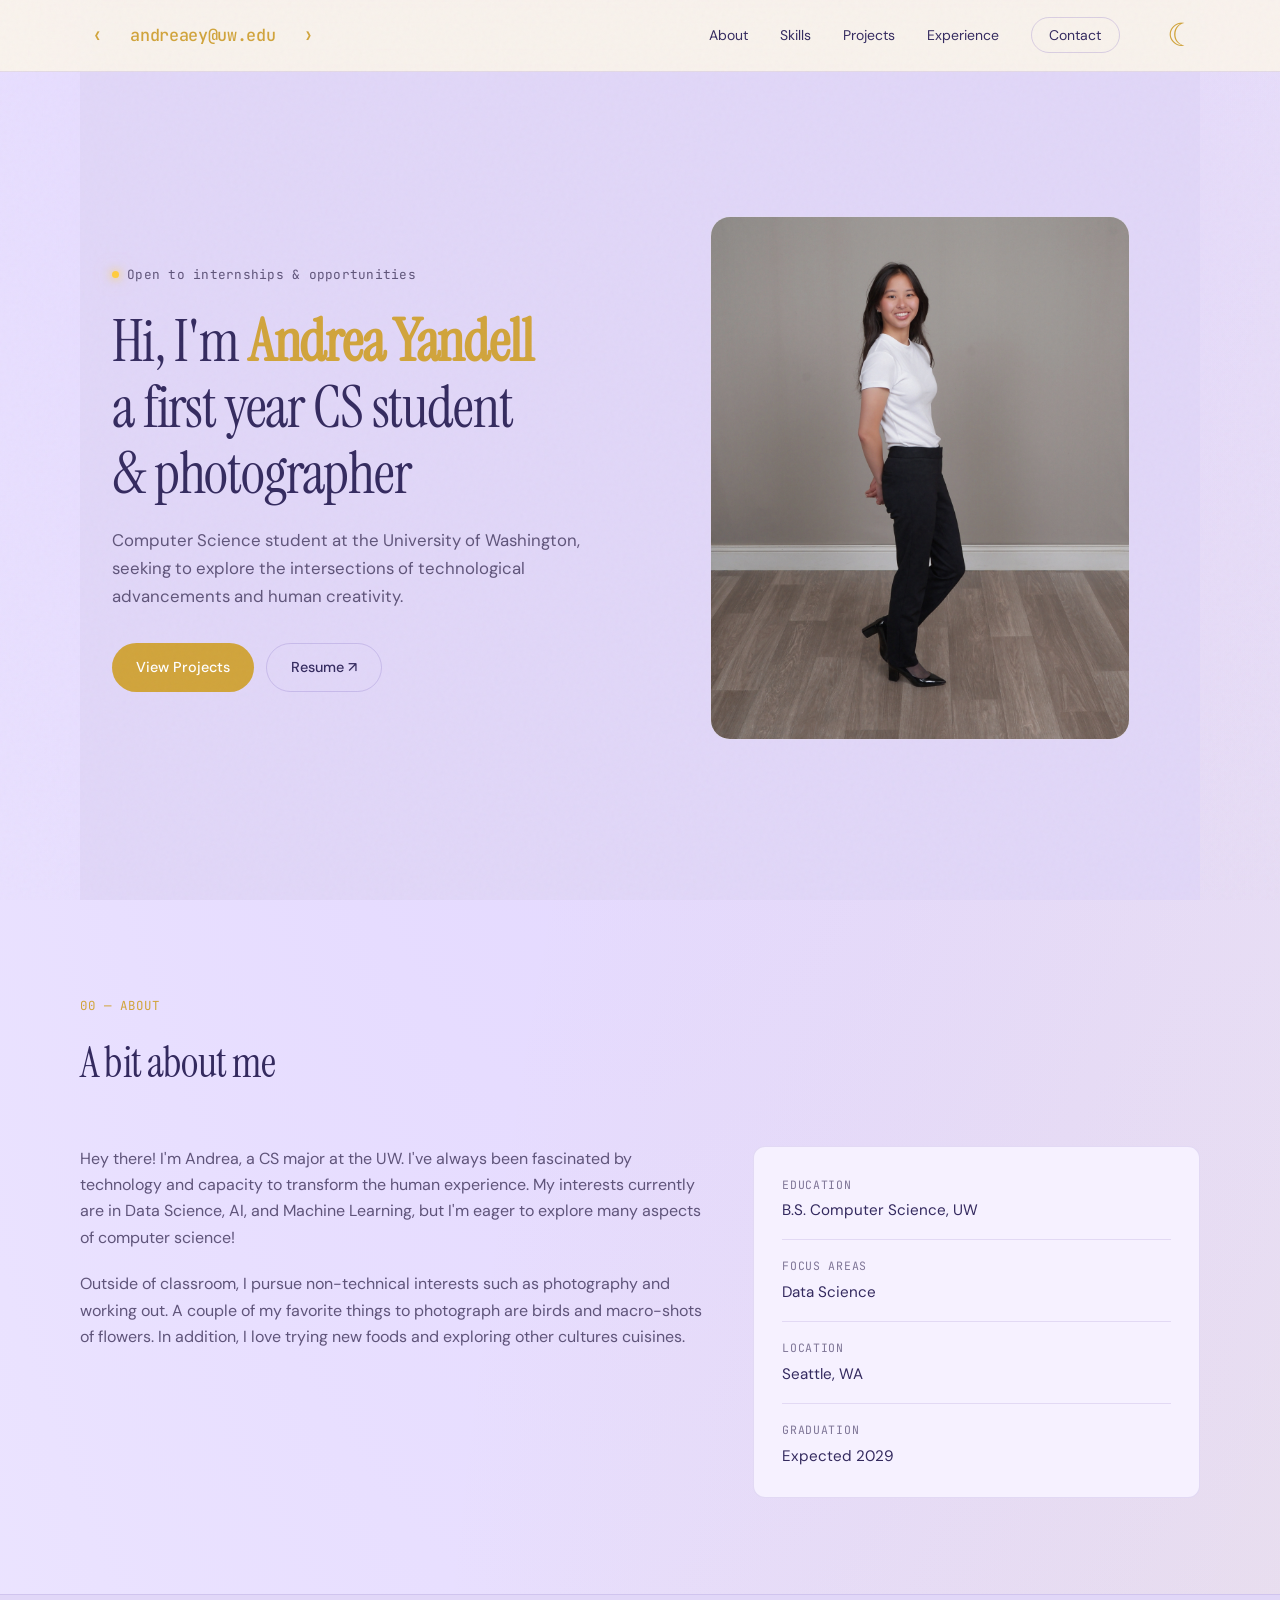
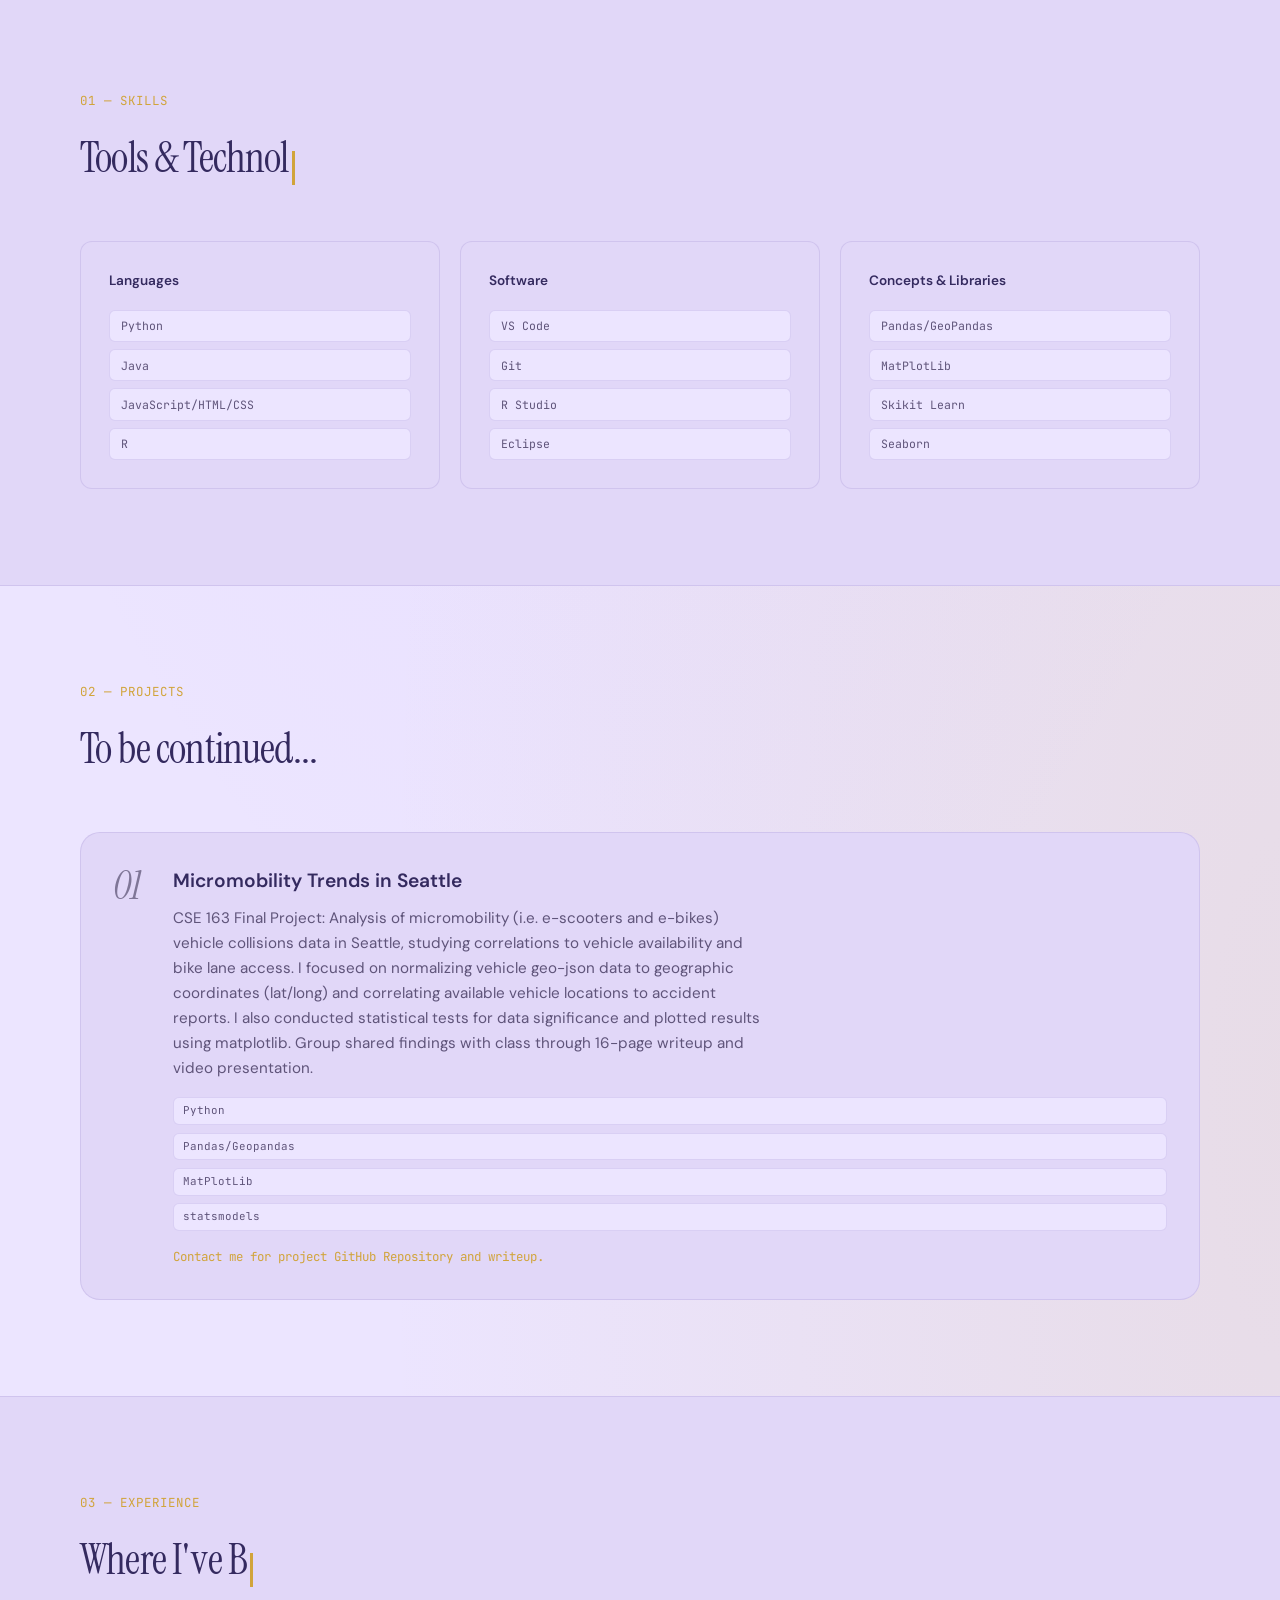
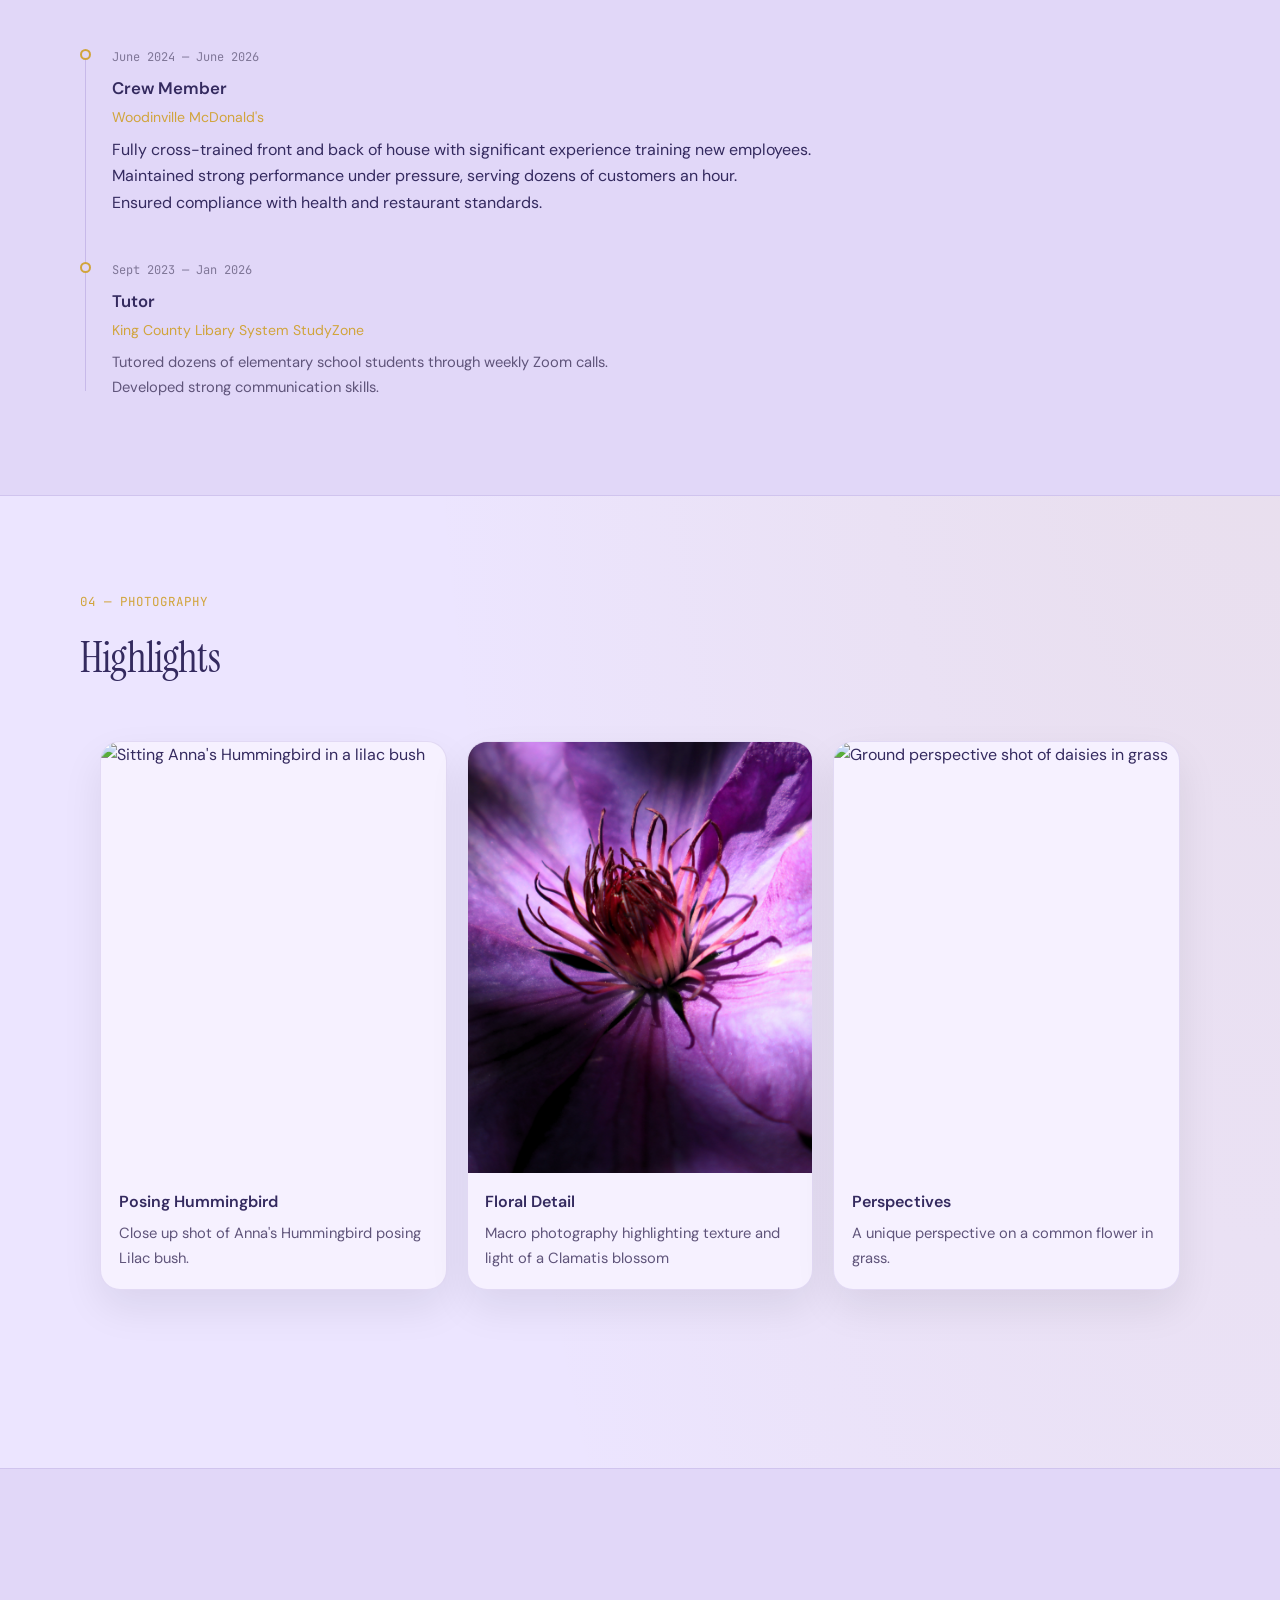
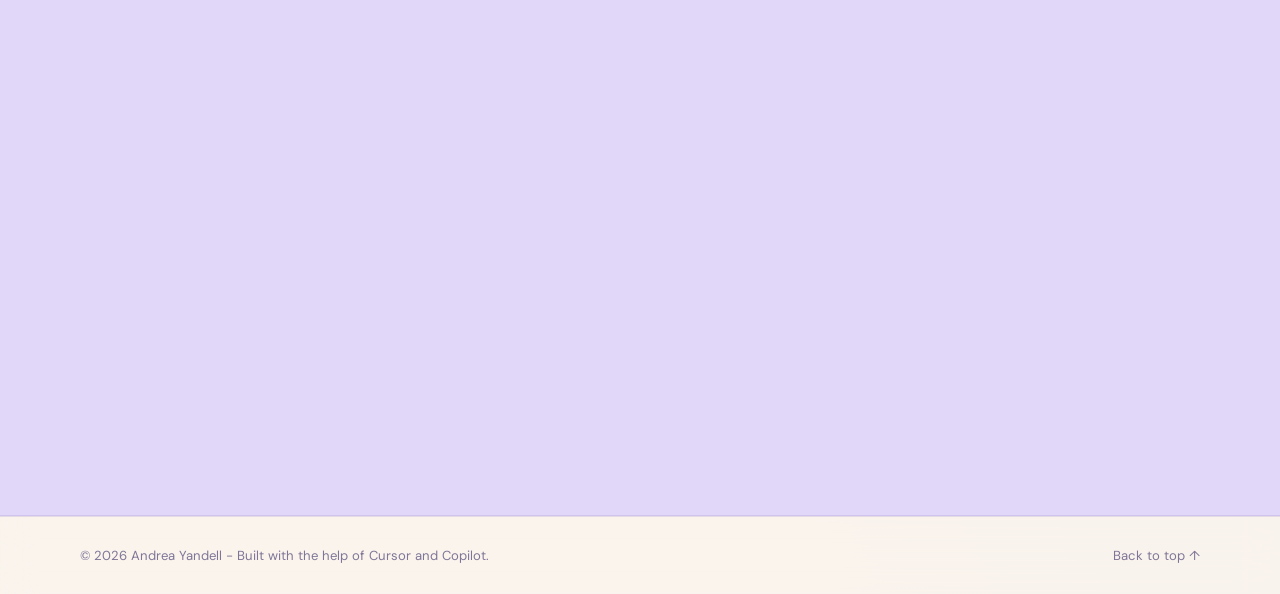
==== index.html @ e1dcade9 "updated footer" ====
<!DOCTYPE html>
<html lang="en">

<head>
  <meta charset="UTF-8" />
  <meta name="viewport" content="width=device-width, initial-scale=1.0" />
  <meta name="description"
    content="Portfolio of UW Computer Science student and photographer Andrea Yandell — projects, skills, and experience." />
  <title>Andrea Yandell | Portfolio</title>
  <link rel="preconnect" href="https://fonts.googleapis.com" />
  <link rel="preconnect" href="https://fonts.gstatic.com" crossorigin />
  <link
    href="https://fonts.googleapis.com/css2?family=DM+Sans:ital,opsz,wght@0,9..40,400;0,9..40,500;0,9..40,600;0,9..40,700;1,9..40,400&family=JetBrains+Mono:wght@400;500&family=Instrument+Serif:ital@0;1&display=swap"
    rel="stylesheet" />
  <link rel="stylesheet" href="css/styles.css" />
</head>

<body id="top" data-page="main">
  <div class="grain" aria-hidden="true"></div>
  <div class="cursor-light" aria-hidden="true">
    <div class="cursor-light__halo"></div>
    <div class="cursor-light__beam"></div>
    <div class="cursor-light__orb"></div>
  </div>

  <header class="site-header" id="top">
    <nav class="nav container" aria-label="Main navigation">
      <div class="nav-brand">
        <button class="nav-logo-switch nav-logo-switch--left" type="button" aria-label="Switch to main portfolio" data-switch-page="main">
          <span class="nav-logo-bracket">‹</span>
        </button>
        <a class="nav-logo-link" href="#top" aria-label="Back to top">andreaey@uw.edu</a>
        <button class="nav-logo-switch nav-logo-switch--right" type="button" aria-label="Switch to photography gallery" data-switch-page="photography">
          <span class="nav-logo-bracket">›</span>
        </button>
      </div>
      <div class="nav-actions">
        <button class="theme-toggle" type="button" aria-label="Toggle color theme" data-theme-toggle>
          ☀︎ 
        </button>
        <button class="nav-toggle" aria-label="Toggle menu" aria-expanded="false">
          <span></span><span></span>
        </button>
      </div>
      <ul class="nav-links">
        <li><a href="#about">About</a></li>
        <li><a href="#skills">Skills</a></li>
        <li><a href="#projects">Projects</a></li>
        <li><a href="#experience">Experience</a></li>
        <li><a href="#contact" class="nav-cta">Contact</a></li>
      </ul>
    </nav>
  </header>

  <main>
    <!-- Hero -->
    <section class="hero container" aria-labelledby="hero-heading">
      <div class="hero-content reveal">
        
        <div class="hero-left">
          <p class="hero-eyebrow">
            <span class="status-dot"></span>
            Open to internships &amp; opportunities
          </p>
    
          <h1 id="hero-heading" class="hero-title">
            Hi, I'm <strong class="hero-name">Andrea Yandell</strong> <br />
            a first year <a class="hero-link hero-link--inline" href="#projects">CS student</a> <br>&amp; <a class="hero-link hero-link--inline" href="photography.html">photographer</a><br />
          </h1>
    
          <p class="hero-subtitle">
            Computer Science student at the University of Washington, seeking to explore the intersections of
            technological advancements and human creativity.
          </p>
    
          <div class="hero-actions">
            <a href="#projects" class="btn btn-primary">View Projects</a>
            <a href="AYandellResumeSu2026.pdf" class="btn btn-ghost" target="_blank" rel="noopener">Resume ↗</a>
          </div>
        </div>
    
        <div class="hero-right">
          <img src="AndreaFullCasual.jpg" alt="Andrea portrait" class="hero-photo">
        </div>
    
      </div>
    </section>
    

    <!-- About -->
    <section id="about" class="section container">
      <div class="section-header reveal">
        <span class="section-label">00 — About</span>
        <h2 class="section-title typewriter-heading">A bit about me</h2>
      </div>
      <div class="about-grid reveal" data-delay="100">
        <div class="about-text">
          <p>
            Hey there! I'm Andrea, a CS major at the UW. I've always been fascinated by technology and capacity to
            transform the human experience. My interests currently are in Data Science, AI, and Machine Learning,
            but I'm eager to explore many aspects of computer science!
          </p>
          <p>
            Outside of classroom, I pursue non-technical interests such as photography and working out. A couple of my
            favorite things to photograph are birds and macro-shots of flowers. In addition, I love trying new foods
            and exploring other cultures cuisines.
          </p>
        </div>
        <aside class="about-facts">
          <dl>
            <div class="fact">
              <dt>Education</dt>
              <dd>B.S. Computer Science, UW</dd>
            </div>
            <div class="fact">
              <dt>Focus areas</dt>
              <dd>Data Science</dd>
            </div>
            <div class="fact">
              <dt>Location</dt>
              <dd>Seattle, WA</dd>
            </div>
            <div class="fact">
              <dt>Graduation</dt>
              <dd>Expected 2029</dd>
            </div>
          </dl>
        </aside>
      </div>
    </section>

    <!-- Skills -->
    <section id="skills" class="section section--alt">
      <div class="container">
        <div class="section-header reveal">
          <span class="section-label">01 — Skills</span>
          <h2 class="section-title typewriter-heading">Tools &amp; Technologies</h2>
        </div>
        <div class="skills-grid reveal" data-delay="100">
          <article class="skill-card">
            <h3>Languages</h3>
            <ul class="skill-tags">
              <li>Python</li>
              <li>Java</li>
              <li>JavaScript/HTML/CSS</li>
              <li>R</li>
            </ul>
          </article>
          <article class="skill-card">
            <h3>Software</h3>
            <ul class="skill-tags">
              <li>VS Code</li>
              <li>Git</li>
              <li>R Studio</li>
              <li>Eclipse</li>
            </ul>
          </article>
          <article class="skill-card">
            <h3>Concepts & Libraries</h3>
            <ul class="skill-tags">
              <li>Pandas/GeoPandas</li>
              <li>MatPlotLib</li>
              <li>Skikit Learn</li>
              <li>Seaborn</li>
            </ul>
          </article>
        </div>
      </div>
    </section>


    <!-- Projects -->
    <section id="projects" class="section container">
      <div class="section-header reveal">
        <span class="section-label">02 — Projects</span>
        <h2 class="section-title typewriter-heading">To be continued...</h2>
      </div>
      <div class="projects-grid">
        <article class="project-card reveal" data-delay="0">
          <div class="project-number">01</div>
          <div class="project-content">
            <h3>Micromobility Trends in Seattle</h3>
            <p>CSE 163 Final Project: Analysis of micromobility (i.e. e-scooters and e-bikes) vehicle 
              collisions data in Seattle, studying correlations to vehicle availability 
              and bike lane access. I focused on normalizing vehicle geo-json data to 
              geographic coordinates (lat/long) and correlating available vehicle locations 
              to accident reports. I also conducted statistical tests for data significance 
              and plotted results using matplotlib. Group shared findings with class through 
              16-page writeup and video presentation. 
            </p>
            <ul class="skill-tags skill-tags--sm">
              <li>Python</li>
              <li>Pandas/Geopandas</li>
              <li>MatPlotLib</li>
              <li>statsmodels</li>
            </ul>
            <div class="project-links">
              <a>Contact me for project GitHub Repository and writeup.</a>
            </div>
          </div>
        </article>

<!-- Add more projects later!!
        <article class="project-card reveal" data-delay="100">
          <div class="project-number">02</div>
          <div class="project-content">
            <h3>Project Name Two</h3>
            <p>
              Another project showcasing different skills — perhaps a systems project,
              mobile app, or ML pipeline. Keep descriptions concise and outcome-focused.
            </p>
            <ul class="skill-tags skill-tags--sm">
              <li>Python</li>
              <li>FastAPI</li>
              <li>Docker</li>
            </ul>
            <div class="project-links">
              <a href="#" target="_blank" rel="noopener">Live demo ↗</a>
              <a href="#" target="_blank" rel="noopener">Source ↗</a>
            </div>
          </div>
        </article>

        <article class="project-card reveal" data-delay="200">
          <div class="project-number">03</div>
          <div class="project-content">
            <h3>Project Name Three</h3>
            <p>
              Course project, hackathon build, or open-source contribution.
              Interviewers love seeing how you think — mention a challenge you overcame.
            </p>
            <ul class="skill-tags skill-tags--sm">
              <li>Java</li>
              <li>JUnit</li>
              <li>Git</li>
            </ul>
            <div class="project-links">
              <a href="#" target="_blank" rel="noopener">Source ↗</a>
            </div>
          </div>
        </article>
-->
      </div>
    </section>

    <!-- Experience -->
    <section id="experience" class="section section--alt">
      <div class="container">
        <div class="section-header reveal">
          <span class="section-label">03 — Experience</span>
          <h2 class="section-title typewriter-heading">Where I've Been</h2>
        </div>
        <ol class="timeline reveal" data-delay="100">
          <li class="timeline-item">
            <div class="timeline-marker"></div>
            <div class="timeline-content">
              <time datetime="2024-09">June 2024 — June 2026</time>
              <h3>Crew Member</h3>
              <p class="timeline-org">Woodinville McDonald's</p>
              <p>
                <ul>
                  <li>Fully cross-trained front and back of house with significant experience training new employees.</li>
                  <li>Maintained strong performance under pressure, serving dozens of customers an hour.</li>
                  <li>Ensured compliance with health and restaurant standards.</li>
                </ul>
                
              </p>
            </div>
          </li>
          <li class="timeline-item">
            <div class="timeline-marker"></div>
            <div class="timeline-content">
              <time datetime="2024-06">Sept 2023 — Jan 2026</time>
              <h3>Tutor</h3>
              <p class="timeline-org">King County Libary System StudyZone</p>
              <p>
                Tutored dozens of elementary school students through weekly Zoom calls. Developed strong
                communication skills.
              </p>
            </div>
          </li>
        </ol>
      </div>
    </section>

    <section id="portfolio" class="section container">
      <div class="section-header reveal">
        <span class="section-label">04 — Photography</span>
        <h2 class="section-title typewriter-heading">Highlights</h2>
      </div>
      <div class="photo-preview-grid reveal" data-delay="100">
        <article class="photo-card">
          <img src="gallery\AYArtPortfolio-Humm1.png" alt="Sitting Anna's Hummingbird in a lilac bush">
          <div class="photo-card__info">
            <h3>Posing Hummingbird</h3>
            <p>Close up shot of Anna's Hummingbird posing Lilac bush.</p>
          </div>
        </article>
        <article class="photo-card">
          <img src="gallery\AYArtPortfolio-Clamatis.jpg" alt="Macro detail clamatis">
          <div class="photo-card__info">
            <h3>Floral Detail</h3>
            <p>Macro photography highlighting texture and light of a Clamatis blossom</p>
          </div>
        </article>
        <article class="photo-card">
          <img src="gallery\AYArtPortfolio-Daisys.png" alt="Ground perspective shot of daisies in grass">
          <div class="photo-card__info">
            <h3>Perspectives</h3>
            <p>A unique perspective on a common flower in grass.</p>
          </div>
        </article>
      </div>
      <div class="section-footer reveal" data-delay="200">
        <a href="photography.html" class="btn btn-ghost">See the full collection</a>
      </div>
    </section>

    <!-- Contact -->
    <section id="contact" class="section section--alt">
      <div class="contact-block reveal">
        <span class="section-label">04 — Contact</span>
        <h2 class="section-title contact-title typewriter-heading">
          Let's build <br /><em>the future.</em>
        </h2>
        <p class="contact-text">
          I'm open to internships, learning opportunities and collaborations.
          Feel free to reach out via email or connect with me on LinkedIn.
        </p>
        <a href="mailto:andreaey@uw.edu" class="contact-email">andreaey@uw.edu</a>
        <ul class="social-links">
          <li><a href="https://github.com/abug2026" target="_blank" rel="noopener">GitHub</a></li>
          <li><a href="https://www.linkedin.com/in/andrea-yandell-174802375/" target="_blank" rel="noopener">LinkedIn</a></li>
          <li><a href="AYandellResumeSu2026.pdf" target="_blank" rel="noopener">Resume</a></li>
        </ul>
      </div>
    </section>
  </main>

  <footer class="site-footer">
    <div class="container footer-inner">
      <p>&copy; <span id="year"></span> Andrea Yandell - Built with the help of Cursor and Copilot.</p>
      <a href="#top" class="back-to-top">Back to top ↑</a>
    </div>
  </footer>

  <script src="js/main.js"></script>
</body>

</html>
---- css/styles.css ----
/* ============================================
   Portfolio — Design System
   Deep blue/purple dark theme with code accents
   ============================================ */

:root {
  --bg: #0a0c18;
  --bg-alt: #0e1022;
  --surface: #14172b;
  --surface-hover: #1a1e38;
  --border: rgba(148, 163, 255, 0.08);
  --border-strong: rgba(148, 163, 255, 0.16);

  --text: #e8e2ff;
  --text-muted: #b8b0d8;
  --text-faint: #8f89b2;

  --accent: #8b7cf6;
  --accent-hover: #a594ff;
  --accent-soft: rgba(139, 124, 246, 0.14);
  --accent-glow: rgba(139, 124, 246, 0.32);
  --terminal-gold: #ffd970;

  --font-sans: "DM Sans", system-ui, sans-serif;
  --font-serif: "Instrument Serif", Georgia, serif;
  --font-mono: "JetBrains Mono", ui-monospace, monospace;

  --radius: 12px;
  --radius-lg: 20px;
  --transition: 0.25s cubic-bezier(0.4, 0, 0.2, 1);
  --container: min(1120px, 92vw);
  --header-h: 72px;
}

[data-theme="light"] {
  --bg: #ece5ff;
  --bg-alt: #e1d7f8;
  --surface: #f6f1ff;
  --surface-hover: #ece3ff;
  --border: rgba(118, 92, 187, 0.16);
  --border-strong: rgba(118, 92, 187, 0.24);

  --text: #342a5f;
  --text-muted: #5f547a;
  --text-faint: #7f7697;

  --accent: #d1a43b;
  --accent-hover: #d7ae51;
  --accent-soft: rgba(186, 152, 74, 0.306);
  --accent-glow: rgba(224, 179, 74, 0.646);
  --accent-alt: #8f75d9;
  --terminal-gold: #ffcc3e;
}

*,
*::before,
*::after {
  box-sizing: border-box;
  margin: 0;
  padding: 0;
}

html {
  scroll-behavior: smooth;
  scroll-padding-top: var(--header-h);
}

body {
  font-family: var(--font-sans);
  font-size: 1rem;
  line-height: 1.65;
  color: var(--text);
  background:
    radial-gradient(ellipse 80% 60% at 50% -10%, rgba(99, 102, 241, 0.12), transparent),
    radial-gradient(ellipse 60% 50% at 100% 50%, rgba(139, 92, 246, 0.08), transparent),
    var(--bg);
  overflow-x: hidden;
  -webkit-font-smoothing: antialiased;
  transition: background-color 0.35s ease, color 0.35s ease;
}

body[data-theme="light"] {
  background:
    radial-gradient(ellipse 80% 60% at 50% -10%, rgba(184, 150, 255, 0.24), transparent),
    radial-gradient(ellipse 70% 60% at 100% 50%, rgba(200, 157, 58, 0.12), transparent),
    var(--bg);
}

::selection {
  background: var(--accent-soft);
  color: var(--text);
}

a {
  color: inherit;
  text-decoration: none;
}

ul,
ol {
  list-style: none;
}

img {
  max-width: 100%;
  display: block;
}

.container {
  width: var(--container);
  margin-inline: auto;
}

/* --- Ambient effects --- */

.grain {
  position: fixed;
  inset: 0;
  pointer-events: none;
  z-index: 9999;
  opacity: 0.035;
  background-image: url("data:image/svg+xml,%3Csvg viewBox='0 0 256 256' xmlns='http://www.w3.org/2000/svg'%3E%3Cfilter id='n'%3E%3CfeTurbulence type='fractalNoise' baseFrequency='0.85' numOctaves='4' stitchTiles='stitch'/%3E%3C/filter%3E%3Crect width='100%25' height='100%25' filter='url(%23n)'/%3E%3C/svg%3E");
}

.cursor-light {
  position: fixed;
  top: 0;
  left: 0;
  transform: translate(-50%, -50%);
  pointer-events: none;
  z-index: 9998;
  opacity: 0;
  transition: opacity 0.35s ease;
  will-change: transform, left, top;
}

body.has-custom-cursor .cursor-light.is-active {
  opacity: 0.75;
}

.cursor-light__halo,
.cursor-light__beam {
  position: absolute;
  border-radius: 30%;
  transform: translate(-50%, -50%);
  left: 0;
  top: 0;
  pointer-events: none;
}

.cursor-light__halo {
  width: 500px;
  height: 500px;
  background: radial-gradient(circle,
      rgba(167, 139, 250, 0.38) 0%,
      rgba(139, 124, 246, 0.2) 10%,
      rgba(99, 102, 241, 0.1) 20%,
      rgba(79, 70, 229, 0.04) 30%,
      transparent 50%);
  mix-blend-mode: soft-light;
  filter: blur(15px);
}

body[data-theme="light"] .cursor-light__halo {
  background: radial-gradient(circle,
      rgba(255, 214, 102, 0.42) 0%,
      rgba(229, 197, 121, 0.24) 12%,
      rgba(241, 216, 155, 0.14) 24%,
      transparent 56%);
}

.cursor-light__beam {
  width: 280px;
  height: 280px;
  background: radial-gradient(circle,
      rgba(221, 214, 254, 0.55) 0%,
      rgba(167, 139, 250, 0.35) 30%,
      rgba(139, 124, 246, 0.12) 55%,
      transparent 72%);
  mix-blend-mode: screen;
  filter: blur(1px);
}

body[data-theme="light"] .cursor-light__beam {
  background: radial-gradient(circle,
      rgba(255, 245, 196, 0.68) 0%,
      rgba(229, 197, 121, 0.24) 32%,
      rgba(241, 216, 155, 0.14) 60%,
      transparent 76%);
}

.cursor-light__orb {
  position: absolute;
  left: 0;
  top: 0;
  transform: translate(-50%, -50%);
  width: 12px;
  height: 12px;
  border-radius: 50%;
  background: radial-gradient(circle at 32% 28%, #ffffff 0%, #ddd6fe 28%, #a78bfa 62%, #7c3aed 100%);
  box-shadow:
    0 0 6px 2px rgba(255, 255, 255, 0.85),
    0 0 16px 4px rgba(196, 181, 253, 0.9),
    0 0 32px 8px rgba(139, 124, 246, 0.65),
    0 0 56px 16px rgba(124, 58, 237, 0.35);
  animation: orb-pulse 2.8s ease-in-out infinite;
}

body[data-theme="light"] .cursor-light__orb {
  background: radial-gradient(circle at 32% 28%, #fffdf6 0%, #ffe8a6 34%, #f0c960 64%, #c89d3a 100%);
  box-shadow:
    0 0 6px 2px rgba(255, 255, 255, 0.9),
    0 0 16px 4px rgba(240, 201, 96, 0.9),
    0 0 32px 8px rgba(200, 157, 58, 0.72),
    0 0 56px 16px rgba(176, 127, 22, 0.32);
  animation: orb-pulse-gold 2.8s ease-in-out infinite;
}

@keyframes orb-pulse-gold {
  0%,
  100% {
    transform: translate(-50%, -50%) scale(1);
    box-shadow:
      0 0 6px 2px rgba(255, 255, 255, 0.9),
      0 0 16px 4px rgba(240, 201, 96, 0.9),
      0 0 32px 8px rgba(200, 157, 58, 0.72),
      0 0 56px 16px rgba(176, 127, 22, 0.32);
  }

  50% {
    transform: translate(-50%, -50%) scale(1.12);
    box-shadow:
      0 0 8px 3px rgba(255, 255, 255, 0.96),
      0 0 22px 6px rgba(240, 201, 96, 1),
      0 0 44px 12px rgba(200, 157, 58, 0.82),
      0 0 72px 20px rgba(176, 127, 22, 0.38);
  }
}

@keyframes orb-pulse {

  0%,
  100% {
    transform: translate(-50%, -50%) scale(1);
    box-shadow:
      0 0 6px 2px rgba(255, 255, 255, 0.85),
      0 0 16px 4px rgba(196, 181, 253, 0.9),
      0 0 32px 8px rgba(139, 124, 246, 0.65),
      0 0 56px 16px rgba(124, 58, 237, 0.35);
  }

  50% {
    transform: translate(-50%, -50%) scale(1.12);
    box-shadow:
      0 0 8px 3px rgba(255, 255, 255, 0.95),
      0 0 22px 6px rgba(196, 181, 253, 1),
      0 0 44px 12px rgba(139, 124, 246, 0.75),
      0 0 72px 20px rgba(124, 58, 237, 0.45);
  }
}

@media (pointer: fine) {

  body.has-custom-cursor,
  body.has-custom-cursor a,
  body.has-custom-cursor button {
    cursor: none;
  }
}

/* ============================================
   Targeted Cursor Click Changes
   ============================================ */

/* Vanish the wide background halo and ambient beam instantly on click */
body.is-clicking .cursor-light__halo,
body.is-clicking .cursor-light__beam {
  opacity: 0;
  transition: opacity 0.12s cubic-bezier(0.4, 0, 0.2, 1);
}

/* Keep the central high-contrast core orb perfectly visible and alive */
body.is-clicking .cursor-light__orb {
  animation-play-state: paused;
  /* Optional: pauses the floating scale idle pulse */
  transform: translate(-50%, -50%) scale(0.9);
  /* Slightly shrinks the core for punchy feedback */
  transition: transform 0.1s ease;
}


/* --- Header / Nav --- */

.site-header {
  position: fixed;
  top: 0;
  left: 0;
  right: 0;
  z-index: 100;
  height: var(--header-h);
  background: rgba(10, 12, 24, 0.78);
  backdrop-filter: blur(16px);
  -webkit-backdrop-filter: blur(16px);
  border-bottom: 1px solid var(--border);
}

[data-theme="light"] .site-header {
  background: rgba(252, 246, 235, 0.86);
}

.nav {
  position: relative;
  display: flex;
  align-items: center;
  justify-content: space-between;
  height: 100%;
  gap: 1rem;
  padding-right: 5rem;
}

.nav-brand {
  display: flex;
  align-items: center;
  gap: 0.65rem;
}

.nav-brand .nav-logo-link {
  margin-inline: 0.3rem;
}

.nav-logo-link {
  font-family: var(--font-mono);
  font-size: 1.05rem;
  font-weight: 500;
  letter-spacing: -0.02em;
  color: var(--accent);
}

.nav-logo-switch {
  display: inline-flex;
  align-items: center;
  justify-content: center;
  border: none;
  background: transparent;
  color: var(--accent);
  cursor: pointer;
  padding: 0.35rem 0.5rem;
  font: inherit;
  font-size: 1.55rem;
  line-height: 1;
  min-width: 2.2rem;
  min-height: 2.2rem;
  border-radius: 999px;
  transition: background var(--transition), color var(--transition), transform var(--transition);
}

.nav-logo-switch:hover,
.nav-logo-switch:focus-visible {
  background: var(--accent-soft);
  transform: translateY(-1px);
}

.nav-logo-bracket {
  color: var(--accent);
}

body[data-theme="light"] .nav-logo-link,
body[data-theme="light"] .nav-logo-switch,
body[data-theme="light"] .nav-logo-bracket {
  color: var(--accent);
}

.nav-actions {
  position: absolute;
  top: 1rem;
  right: 0;
  display: flex;
  align-items: center;
  gap: 0.75rem;
  z-index: 2;
}

.theme-toggle {
  position: relative;
  right: auto;
  bottom: auto;
  z-index: 1;
  display: inline-flex;
  align-items: center;
  justify-content: center;
  width: 2.35rem;
  height: 2.35rem;
  border-radius: 999px;
  border: 1px solid transparent;
  background: transparent;
  color: var(--text);
  cursor: pointer;
  box-shadow: none;
  align-self: center;
  transition: color var(--transition), transform var(--transition), background var(--transition);
  font-size: 2rem;
}

body[data-theme="light"] .theme-toggle {
  color: var(--accent);
}
body[data-theme="dark"] .theme-toggle {
  color: var(--accent);
}

.theme-toggle:hover,
.theme-toggle:focus-visible {
  background: transparent;
  color: var(--accent);
  transform: translateY(-1px);
}

.nav-links {
  display: flex;
  align-items: center;
  gap: 2rem;
}

.nav-links a {
  font-size: 0.875rem;
  color: var(--text);
  transition: color var(--transition);
  position: relative;
}

.nav-links a:not(.nav-cta)::after {
  content: "";
  position: absolute;
  bottom: -4px;
  left: 0;
  width: 0;
  height: 1px;
  background: var(--accent);
  transition: width var(--transition);
  
}

.nav-links a:not(.nav-cta):hover,
.nav-links a:not(.nav-cta):focus-visible {
  color: var(--text);
}

.nav-links a:not(.nav-cta):hover::after,
.nav-links a:not(.nav-cta):focus-visible::after {
  width: 100%;
}

.nav-cta {
  padding: 0.5rem 1.1rem;
  border: 1px solid var(--border-strong);
  border-radius: 999px;
  color: var(--text) !important;
  transition: background var(--transition), border-color var(--transition);
}

.nav-cta:hover,
.nav-cta:focus-visible {
  background: var(--surface);
  border-color: var(--accent);
}

.nav-toggle {
  display: none;
  flex-direction: column;
  gap: 5px;
  background: none;
  border: none;
  cursor: pointer;
  padding: 4px;
}

.nav-toggle span {
  display: block;
  width: 22px;
  height: 2px;
  background: var(--text);
  border-radius: 2px;
  transition: transform var(--transition), opacity var(--transition);
}

.nav-toggle[aria-expanded="true"] span:first-child {
  transform: translateY(7px) rotate(45deg);
}

.nav-toggle[aria-expanded="true"] span:last-child {
  transform: translateY(-7px) rotate(-45deg);
}

/* --- Hero --- */

.hero {
  display: flex;
  background: var(--bg-alt);
  background-color: var(--bg-alt);
  background-image: none;
  align-items: center;
  justify-content: center;
  min-height: 100vh;
  padding-top: calc(var(--header-h) + 3rem);
  padding-bottom: 4rem;
  padding-left: 2rem;
  padding-right: 2rem;
  position: relative;
  z-index: 1;
}

.hero-content {
  display: grid;
  grid-template-columns: 1fr 1fr;
  gap: 4rem;
  align-items: center;
  width: 100%;
  max-width: var(--container);
}

.hero-left {
  display: flex;
  flex-direction: column;
  justify-content: center;
  align-items: flex-start;
}

.hero-right {
  min-width: 0;
  min-height: 200px;
  display: flex;
  justify-content: center;
  align-items: center;
}

.hero-photo {
  width: 100%;
  max-width: 420px;
  margin-inline: auto;
  background: var(--surface);
  border: 1px solid var(--border);
  border-radius: var(--radius-lg);
  display: block;
}

.hero-eyebrow {
  display: inline-flex;
  align-items: center;
  gap: 0.5rem;
  font-family: var(--font-mono);
  font-size: 0.8rem;
  color: var(--text-muted);
  margin-bottom: 1.5rem;
  letter-spacing: 0.02em;
}

.status-dot {
  width: 7px;
  height: 7px;
  border-radius: 50%;
  background: var(--terminal-gold);
  box-shadow: 0 0 10px var(--terminal-gold), 0 0 18px rgba(255, 214, 107, 0.5);
  animation: pulse 2.5s ease-in-out infinite;
}

@keyframes pulse {

  0%,
  100% {
    opacity: 1;
  }

  50% {
    opacity: 0.45;
  }
}

.hero-title {
  font-family: var(--font-serif);
  font-size: clamp(2.4rem, 5vw, 3.6rem);
  font-weight: 400;
  line-height: 1.15;
  letter-spacing: -0.02em;
  margin-bottom: 1.25rem;
}

.hero-title em {
  font-style: italic;
  color: var(--accent);
  font-weight: 500;
}

.hero-title .hero-name {
  font-weight: 700;
  color: var(--accent);
}

.hero-link,
.text-link {
  color: var(--accent);
  font-weight: 600;
}

.hero-link--inline {
  color: inherit;
  font-weight: inherit;
  font-style: inherit;
}

.hero-link:hover,
.hero-link:focus-visible,
.text-link:hover,
.text-link:focus-visible {
  color: var(--accent-hover);
}

.hero-subtitle {
  font-size: 1.05rem;
  color: var(--text-muted);
  max-width: 42ch;
  margin-bottom: 2rem;
}

.hero-actions {
  display: flex;
  flex-wrap: wrap;
  gap: 0.75rem;
}

.btn {
  display: inline-flex;
  align-items: center;
  padding: 0.75rem 1.5rem;
  font-size: 0.9rem;
  font-weight: 500;
  border-radius: 999px;
  transition: all var(--transition);
  cursor: pointer;
}

.btn-primary {
  background: var(--accent);
  color: #fff;
}

.btn-primary:hover,
.btn-primary:focus-visible {
  background: var(--accent-hover);
  transform: translateY(-1px);
  box-shadow: 0 8px 24px var(--accent-glow);
}

.btn-ghost {
  border: 1px solid var(--border-strong);
  color: var(--text);
}

.btn-ghost:hover,
.btn-ghost:focus-visible {
  background: var(--surface);
  border-color: var(--text-muted);
}


/* --- Sections --- */

.section {
  padding: 6rem 0;
  position: relative;
  z-index: 1;
}

.section--alt {
  background: var(--bg-alt);
  border-block: 1px solid var(--border);
}

.section-header {
  margin-bottom: 3rem;
}

.section-label {
  display: block;
  font-family: var(--font-mono);
  font-size: 0.78rem;
  color: var(--accent);
  letter-spacing: 0.08em;
  text-transform: uppercase;
  margin-bottom: 0.75rem;
}

.section-title {
  font-family: var(--font-serif);
  font-size: clamp(1.8rem, 3.5vw, 2.6rem);
  font-weight: 400;
  letter-spacing: -0.02em;
}

.typewriter-heading.is-typing .typewriter-cursor,
.typewriter-heading.is-typed .typewriter-cursor {
  display: inline-block;
  width: 3px;
  height: 0.82em;
  background: var(--accent);
  margin-left: 3px;
  vertical-align: text-bottom;
  animation: blink 1.1s step-end infinite;
}

.typewriter-heading.is-typed .typewriter-cursor {
  display: none;
}

/* --- About --- */

.about-grid {
  display: grid;
  grid-template-columns: 1.4fr 1fr;
  gap: 3rem;
  align-items: start;
}

.about-facts {
  align-self: center;
}

.about-text p {
  color: var(--text-muted);
  margin-bottom: 1.25rem;
}

.about-text p:last-child {
  margin-bottom: 0;
}

.about-facts {
  background: var(--surface);
  border: 1px solid var(--border);
  border-radius: var(--radius);
  padding: 1.75rem;
}

.fact {
  padding-block: 1rem;
  border-bottom: 1px solid var(--border);
}

.fact:first-child {
  padding-top: 0;
}

.fact:last-child {
  border-bottom: none;
  padding-bottom: 0;
}

.fact dt {
  font-family: var(--font-mono);
  font-size: 0.72rem;
  text-transform: uppercase;
  letter-spacing: 0.06em;
  color: var(--text-faint);
  margin-bottom: 0.3rem;
}

.fact dd {
  font-size: 0.95rem;
  color: var(--text);
}

/* --- Skills --- */

.skills-grid {
  display: grid;
  grid-template-columns: repeat(3, 1fr);
  gap: 1.25rem;
}

.skill-card {
  background: var(--bg-alt);
  border: 1px solid var(--border);
  border-radius: var(--radius);
  padding: 1.75rem;
  transition: border-color var(--transition), transform var(--transition);
}

[data-theme="light"] .skill-card {
  background: var(--bg-alt);
}

.skill-card:hover {
  border-color: var(--accent);
  transform: translateY(-2px);
}

[data-theme="light"] .skill-card:hover {
  border-color: var(--accent);
}

.skill-card h3 {
  font-size: 0.85rem;
  font-weight: 600;
  color: var(--text);
  margin-bottom: 1.1rem;
}

.skill-tags {
  display: flex;
  flex-direction: column;
  flex-wrap: wrap;
  gap: 0.45rem;
}

.skill-tags li {
  font-family: var(--font-mono);
  font-size: 0.72rem;
  padding: 0.35rem 0.7rem;
  background: var(--bg);
  border: 1px solid var(--border);
  border-radius: 6px;
  color: var(--text-muted);
  transition: color var(--transition), border-color var(--transition);
}

.skill-card:hover .skill-tags li {
  border-color: var(--border-strong);
}

.skill-tags--sm li {
  font-size: 0.68rem;
  padding: 0.25rem 0.55rem;
}

/* --- Projects --- */

.projects-grid {
  display: flex;
  flex-direction: column;
  gap: 1.25rem;
}

.project-card {
  display: grid;
  grid-template-columns: auto 1fr;
  gap: 2rem;
  align-items: start;
  padding: 2rem;
  background: var(--surface);
  border: 1px solid var(--border);
  border-radius: var(--radius-lg);
  transition: border-color var(--transition), background var(--transition);
}

[data-theme="light"] .project-card {
  background: var(--bg-alt);
}

.project-card:hover {
  border-color: var(--accent);
}

[data-theme="light"] .project-card:hover {
  border-color: var(--accent);
}

.project-number {
  font-family: var(--font-serif);
  font-size: 2.5rem;
  font-style: italic;
  color: var(--text-faint);
  line-height: 1;
  transition: color var(--transition);
}

.project-card:hover .project-number {
  color: var(--accent);
}

.project-content h3 {
  font-size: 1.2rem;
  font-weight: 600;
  margin-bottom: 0.6rem;
}

.project-content p {
  color: var(--text-muted);
  font-size: 0.95rem;
  margin-bottom: 1rem;
  max-width: 60ch;
}

.project-links {
  display: flex;
  gap: 1.25rem;
  margin-top: 1rem;
}

.project-links a {
  font-family: var(--font-mono);
  font-size: 0.78rem;
  color: var(--accent);
  transition: opacity var(--transition);
}

.project-links a:hover {
  opacity: 0.75;
}

/* --- Timeline --- */

.timeline {
  position: relative;
  padding-left: 2rem;
}

.timeline::before {
  content: "";
  position: absolute;
  left: 5px;
  top: 8px;
  bottom: 8px;
  width: 1px;
  background: var(--border-strong);
}

.timeline-item {
  position: relative;
  padding-bottom: 2.5rem;
}

.timeline-item:last-child {
  padding-bottom: 0;
}

.timeline-marker {
  position: absolute;
  left: -2rem;
  top: 6px;
  width: 11px;
  height: 11px;
  border-radius: 50%;
  background: var(--bg-alt);
  border: 2px solid var(--accent);
}

.timeline-content time {
  font-family: var(--font-mono);
  font-size: 0.75rem;
  color: var(--text-faint);
}

.timeline-content h3 {
  font-size: 1.05rem;
  font-weight: 600;
  margin: 0.35rem 0 0.2rem;
}

.timeline-org {
  font-size: 0.88rem;
  color: var(--accent);
  margin-bottom: 0.5rem;
}

.timeline-content p:last-child {
  color: var(--text-muted);
  font-size: 0.92rem;
  max-width: 55ch;
}

/* --- Contact --- */

.contact-block {
  text-align: center;
  max-width: 560px;
  margin-inline: auto;
  padding: 3rem 2rem 1rem;
  background: var(--surface);
  border: 1px solid var(--border-strong);
  border-radius: var(--radius-lg);
  box-shadow: 0 18px 40px rgba(8, 12, 24, 0.08);
}

.contact-title {
  margin: 0.75rem 0 1.25rem;
}

.contact-title em {
  font-style: italic;
  color: var(--accent);
}

.contact-text {
  color: var(--text-muted);
  margin-bottom: 1.75rem;
}

.contact-email {
  display: inline-block;
  font-family: var(--font-mono);
  font-size: clamp(1rem, 2.5vw, 1.25rem);
  color: var(--text);
  padding: 0.75rem 1.5rem;
  border: 1px solid var(--border-strong);
  border-radius: 999px;
  transition: all var(--transition);
  margin-bottom: 2rem;
}

.contact-email:hover,
.contact-email:focus-visible {
  border-color: var(--accent);
  background: var(--accent-soft);
  color: var(--accent);
}

.social-links {
  display: flex;
  justify-content: center;
  gap: 2rem;
}

.social-links a {
  font-size: 0.875rem;
  color: var(--text-muted);
  transition: color var(--transition);
}

.social-links a:hover {
  color: var(--text);
}

/* --- Photography gallery --- */

.photo-preview-grid,
.gallery-grid {
  display: grid;
  grid-template-columns: repeat(3, minmax(0, 1fr));
  gap: 1.25rem;
  width: min(100%, 1120px);
  margin-inline: auto;
  padding-inline: clamp(0.75rem, 2vw, 1.25rem);
}


.highlights-block {
  text-align: left;
  margin-inline: auto;
}

.highlights-grid {
  display: grid;
  grid-template-columns: repeat(3, minmax(0, 1fr));
  gap: 1.25rem;
  margin-top: 1.5rem;
}

.highlights-grid .photo-card {
  overflow: hidden;
  border-radius: var(--radius-lg);
  border: 1px solid var(--border);
  background: var(--surface);
  box-shadow: 0 18px 40px rgba(8, 12, 24, 0.08);
}

.highlights-grid .photo-card img {
  width: 100%;
  aspect-ratio: 4 / 5;
  object-fit: cover;
  display: block;
}

.photo-card {
  overflow: hidden;
  border-radius: var(--radius-lg);
  border: 1px solid var(--border);
  background: var(--surface);
  box-shadow: 0 18px 40px rgba(8, 12, 24, 0.08);
}

.photo-card img {
  width: 100%;
  aspect-ratio: 4 / 5;
  object-fit: cover;
  display: block;
}

.photo-card__info {
  padding: 1rem 1.1rem 1.2rem;
}

.photo-card__info h3 {
  font-size: 1rem;
  font-weight: 600;
  margin-bottom: 0.35rem;
}

.photo-card__info p {
  color: var(--text-muted);
  font-size: 0.92rem;
}

.photo-card--featured {
  overflow: hidden;
  border-radius: var(--radius-lg);
  border: 1px solid var(--border);
  background: var(--surface);
  box-shadow: 0 18px 40px rgba(8, 12, 24, 0.08);
  grid-column: span 1;
}

.photo-card--featured img {
  aspect-ratio: 5 / 4;
}

.section-footer {
  display: flex;
  justify-content: center;
  margin-top: 2rem;
}

/* --- Footer --- */

.site-footer {
  border-top: 1px solid var(--border);
  padding: 1.75rem 0;
  position: relative;
  z-index: 1;
  background: rgba(10, 12, 24, 0.78);
  backdrop-filter: blur(16px);
  -webkit-backdrop-filter: blur(16px);
}

body[data-theme="light"] .site-footer {
  background: rgba(252, 246, 235, 0.86);
  border-top-color: rgba(118, 92, 187, 0.16);
}

.footer-inner {
  display: flex;
  justify-content: space-between;
  align-items: center;
  font-size: 0.82rem;
  color: var(--text-faint);
}

.back-to-top {
  transition: color var(--transition);
}

.back-to-top:hover {
  color: var(--text-muted);
}

/* --- Scroll reveal --- */

.reveal {
  opacity: 0;
  transform: translateY(24px);
  transition: opacity 0.7s cubic-bezier(0.4, 0, 0.2, 1),
    transform 0.7s cubic-bezier(0.4, 0, 0.2, 1);
}

.reveal.is-visible {
  opacity: 1;
  transform: translateY(0);
}

/* --- Responsive --- */

@media (max-width: 900px) {
  .cursor-light__halo {
    display: none;
  }

  .hero-content {
    grid-template-columns: 1fr;
    text-align: center;
  }

  .hero-right {
    margin-top: 2rem;
  }

  .about-grid {
    grid-template-columns: 1fr;
  }

  .skills-grid {
    grid-template-columns: 1fr;
  }

  .project-card {
    grid-template-columns: 1fr;
    gap: 0.75rem;
  }

  .project-number {
    font-size: 1.8rem;
  }

  .photo-preview-grid,
  .gallery-grid {
    grid-template-columns: 1fr;
  }

  .photo-card--featured {
    grid-column: span 1;
  }
}

@media (max-width: 640px) {
  .nav-toggle {
    display: flex;
  }

  .nav-actions {
    margin-left: auto;
  }

  .nav-links {
    position: fixed;
    top: var(--header-h);
    left: 0;
    right: 0;
    flex-direction: column;
    gap: 0;
    background: rgba(252, 246, 235, 0.96);
    backdrop-filter: blur(16px);
    border-bottom: 1px solid var(--border);
    padding: 1rem 0;
    transform: translateY(-110%);
    opacity: 0;
    transition: transform var(--transition), opacity var(--transition);
    pointer-events: none;
  }

  body[data-theme="light"] .nav-links {
    background: rgba(252, 246, 235, 0.96);
  }

  .nav-links.is-open {
    transform: translateY(0);
    opacity: 1;
    pointer-events: auto;
  }

  .nav-links li {
    width: 100%;
    text-align: center;
  }

  .nav-links a {
    display: block;
    padding: 0.85rem 1.5rem;
  }

  .footer-inner {
    flex-direction: column;
    gap: 0.75rem;
    text-align: center;
  }

  .cursor-light__halo,
  .cursor-light__beam {
    display: none;
  }
}

@media (prefers-reduced-motion: reduce) {
  html {
    scroll-behavior: auto;
  }

  .reveal {
    opacity: 1;
    transform: none;
    transition: none;
  }

  .status-dot,
  .terminal-cursor,
  .cursor-light__orb {
    animation: none;
  }

  .cursor-light {
    display: none;
  }
}
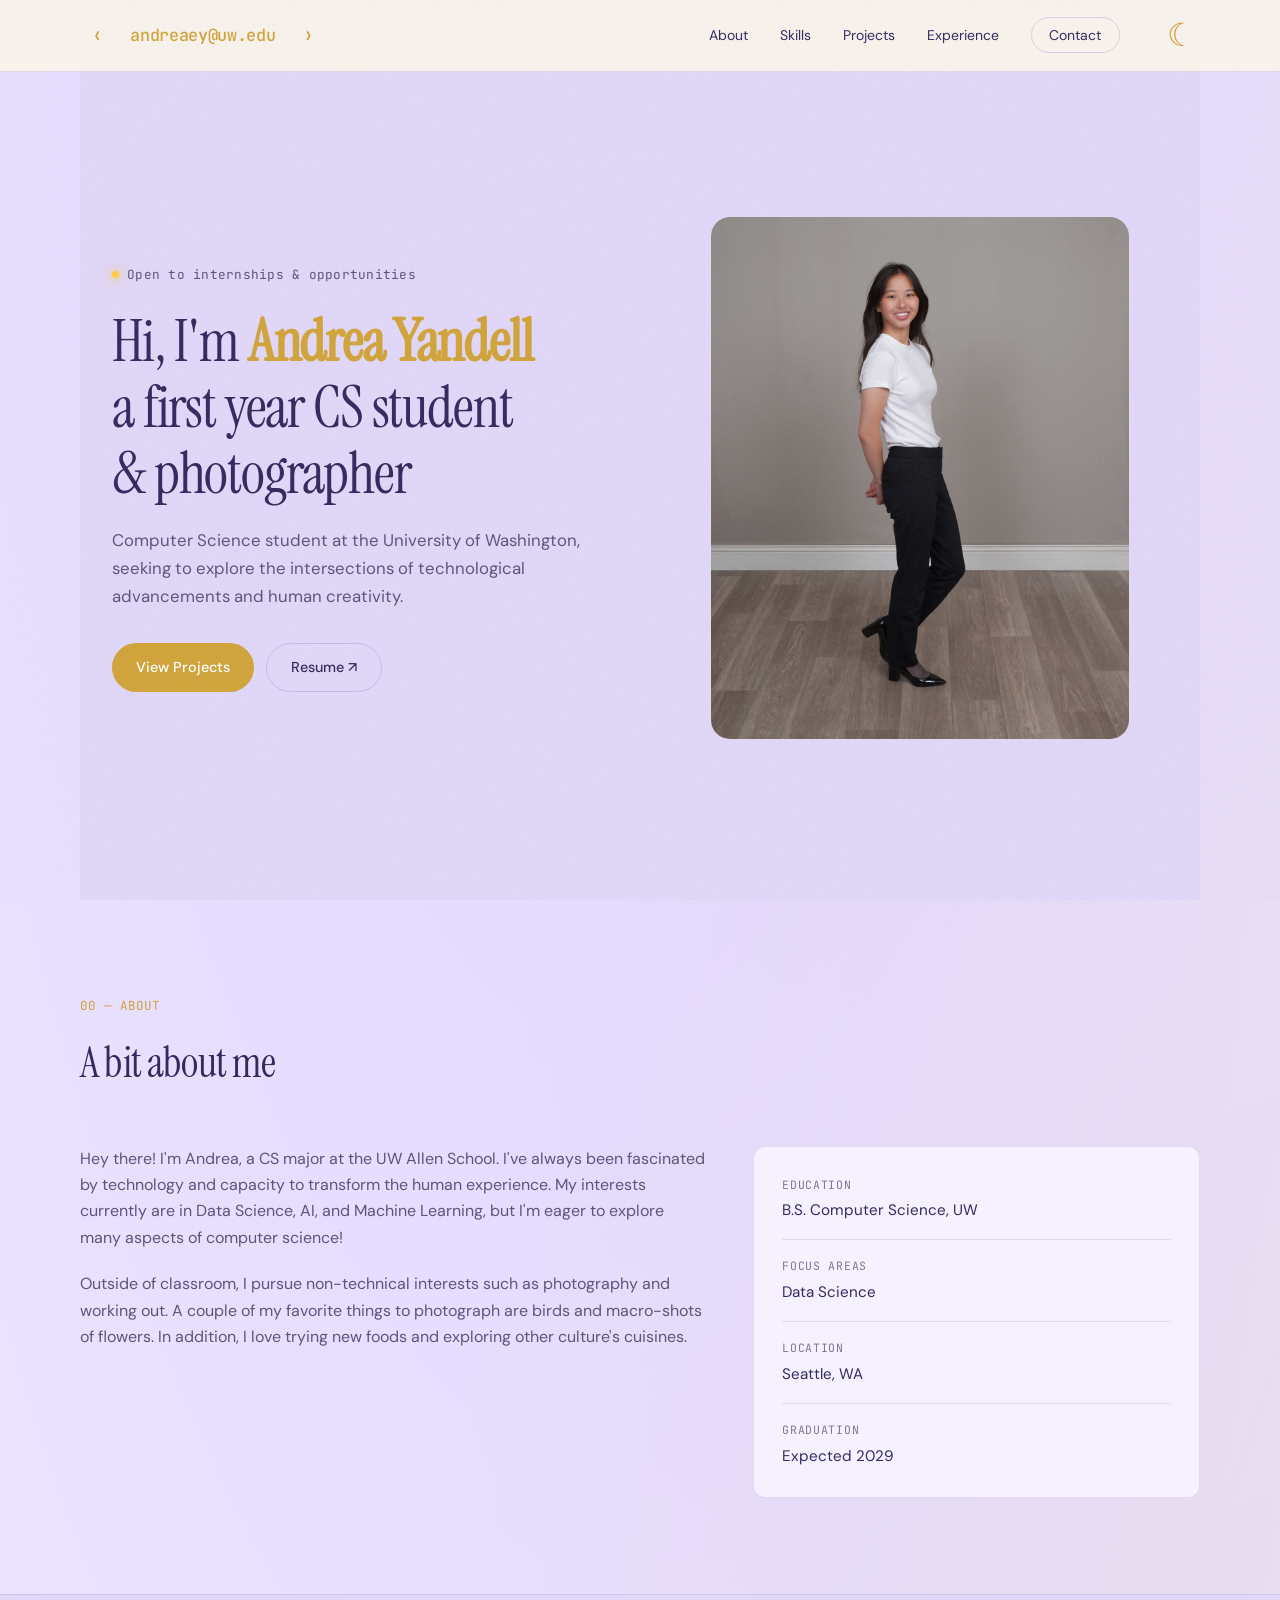
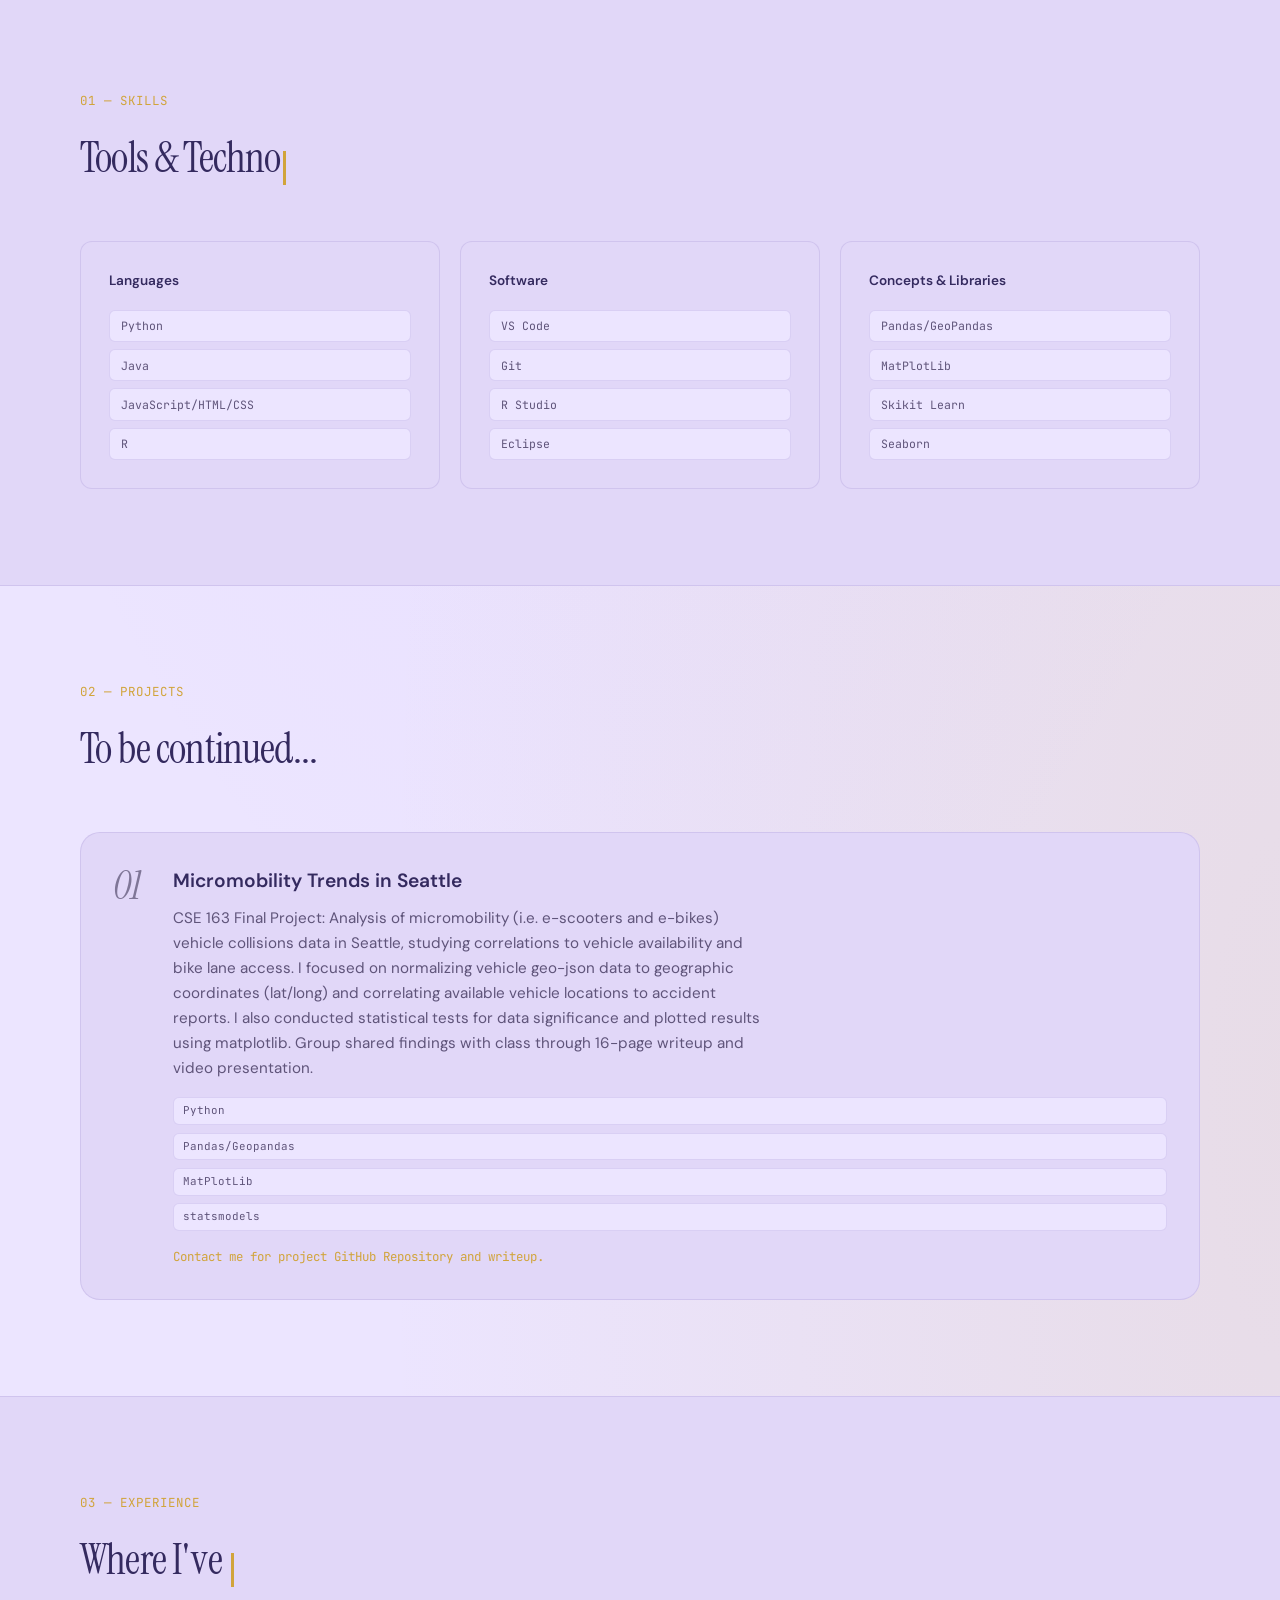
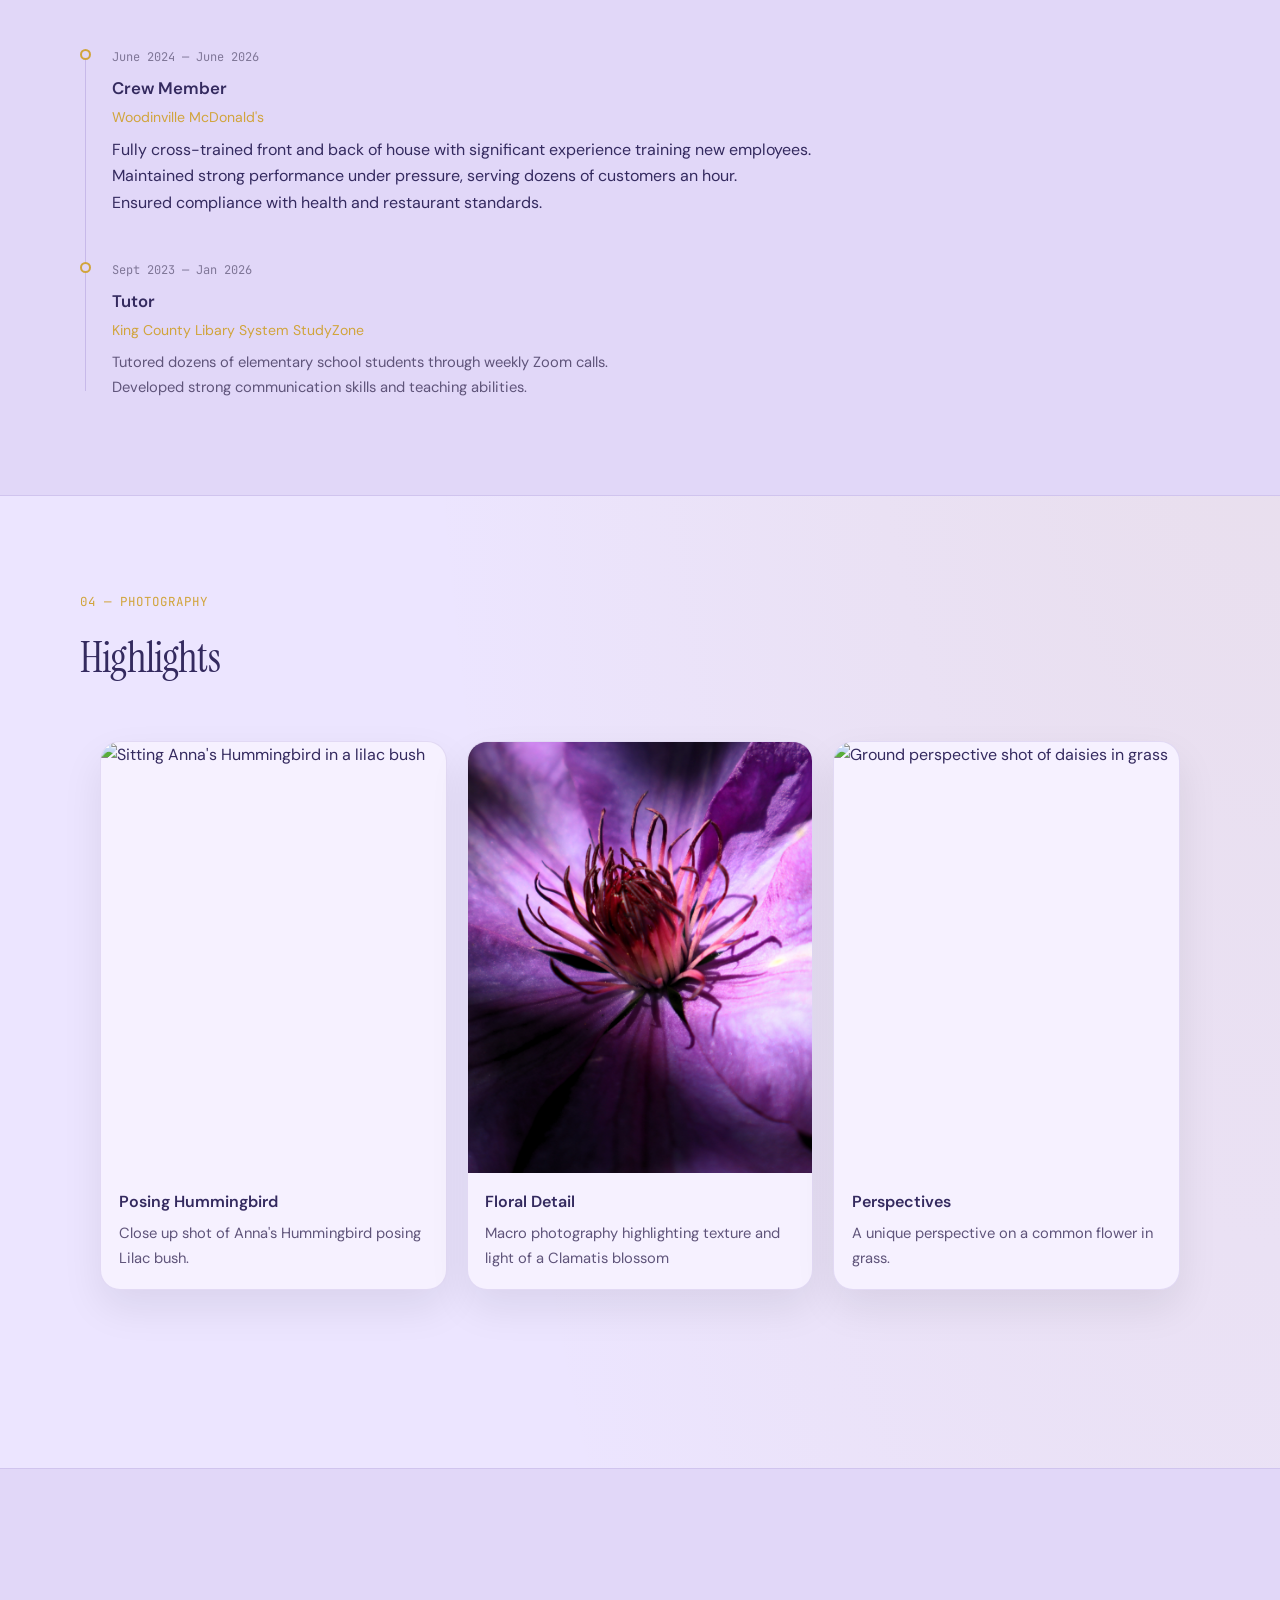
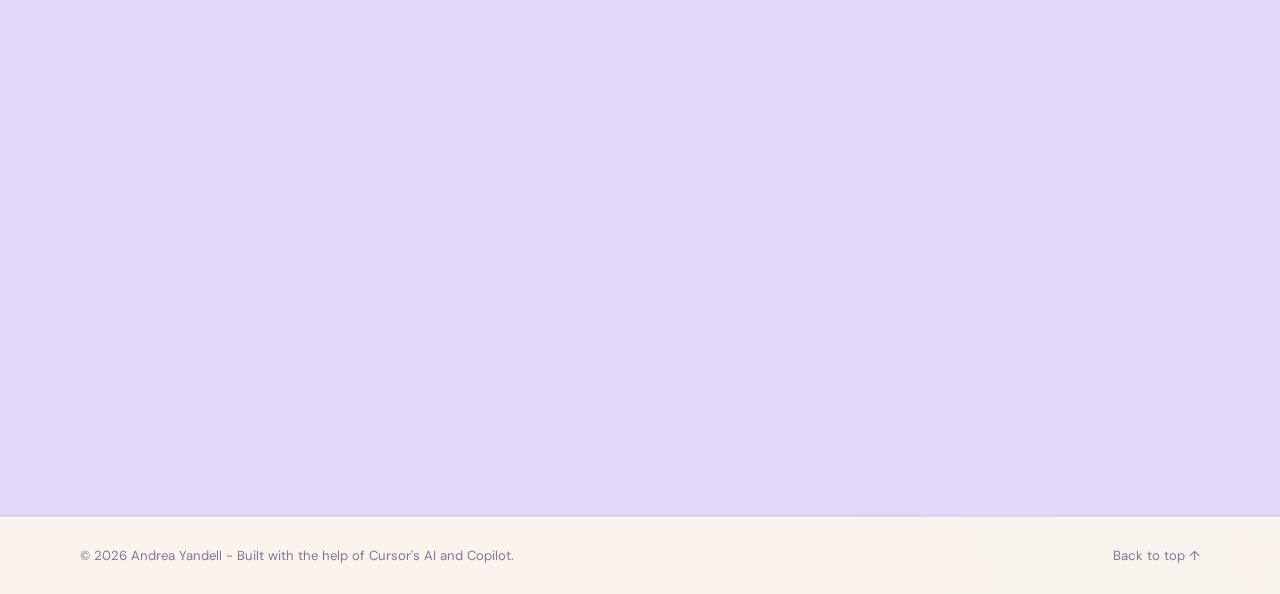
==== commit a3a85a86: "grammar fixes" ====
--- a/index.html
+++ b/index.html
@@ -96,14 +96,14 @@
       <div class="about-grid reveal" data-delay="100">
         <div class="about-text">
           <p>
-            Hey there! I'm Andrea, a CS major at the UW. I've always been fascinated by technology and capacity to
+            Hey there! I'm Andrea, a CS major at the UW Allen School. I've always been fascinated by technology and capacity to
             transform the human experience. My interests currently are in Data Science, AI, and Machine Learning,
             but I'm eager to explore many aspects of computer science!
           </p>
           <p>
             Outside of classroom, I pursue non-technical interests such as photography and working out. A couple of my
             favorite things to photograph are birds and macro-shots of flowers. In addition, I love trying new foods
-            and exploring other cultures cuisines.
+            and exploring other culture's cuisines.
           </p>
         </div>
         <aside class="about-facts">
@@ -275,7 +275,7 @@
               <p class="timeline-org">King County Libary System StudyZone</p>
               <p>
                 Tutored dozens of elementary school students through weekly Zoom calls. Developed strong
-                communication skills.
+                communication skills and teaching abilities.
               </p>
             </div>
           </li>
@@ -339,7 +339,7 @@
 
   <footer class="site-footer">
     <div class="container footer-inner">
-      <p>&copy; <span id="year"></span> Andrea Yandell - Built with the help of Cursor and Copilot.</p>
+      <p>&copy; <span id="year"></span> Andrea Yandell - Built with the help of Cursor's AI and Copilot.</p>
       <a href="#top" class="back-to-top">Back to top ↑</a>
     </div>
   </footer>
--- a/css/styles.css
+++ b/css/styles.css
@@ -1224,7 +1224,7 @@
     right: 0;
     flex-direction: column;
     gap: 0;
-    background: rgba(252, 246, 235, 0.96);
+    background: var(--surface);
     backdrop-filter: blur(16px);
     border-bottom: 1px solid var(--border);
     padding: 1rem 0;
@@ -1238,6 +1238,10 @@
     background: rgba(252, 246, 235, 0.96);
   }
 
+  body[data-theme="dark"] .nav-links {
+    background: var(--surface);
+  }
+
   .nav-links.is-open {
     transform: translateY(0);
     opacity: 1;
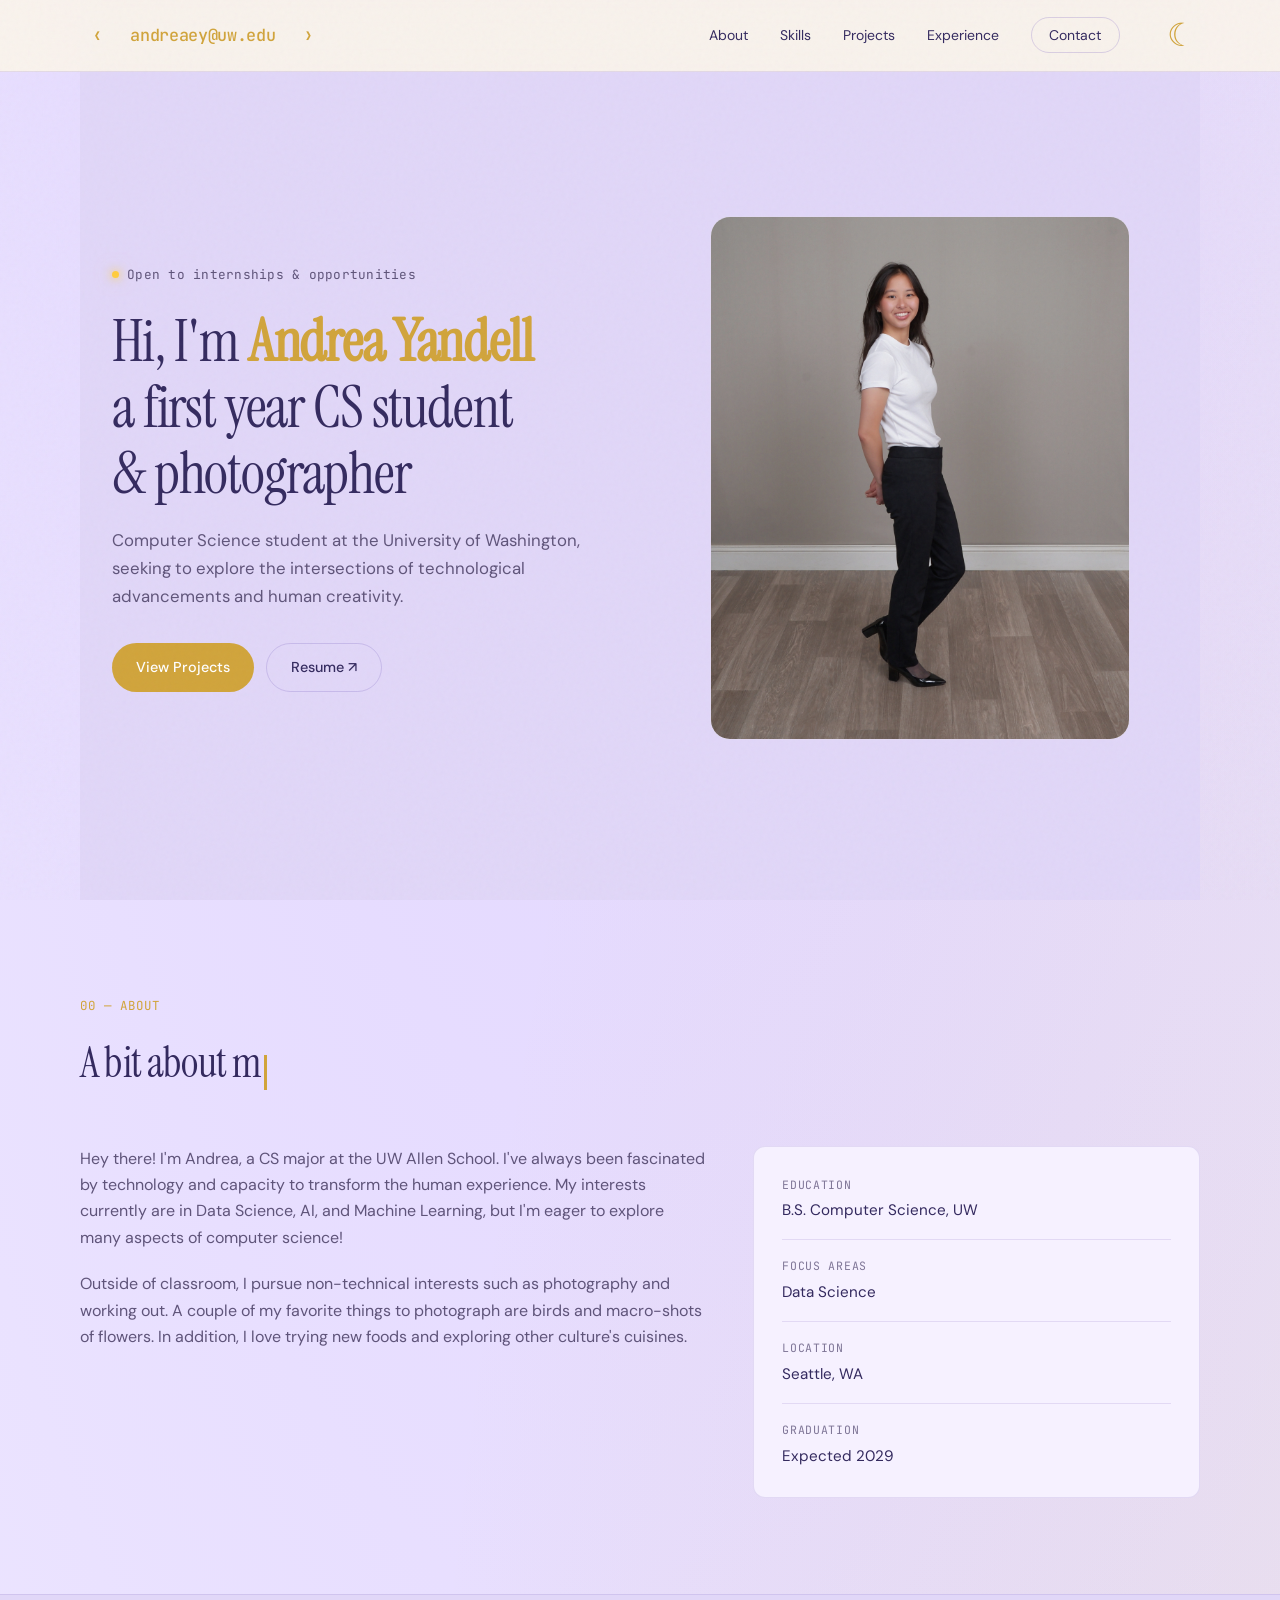
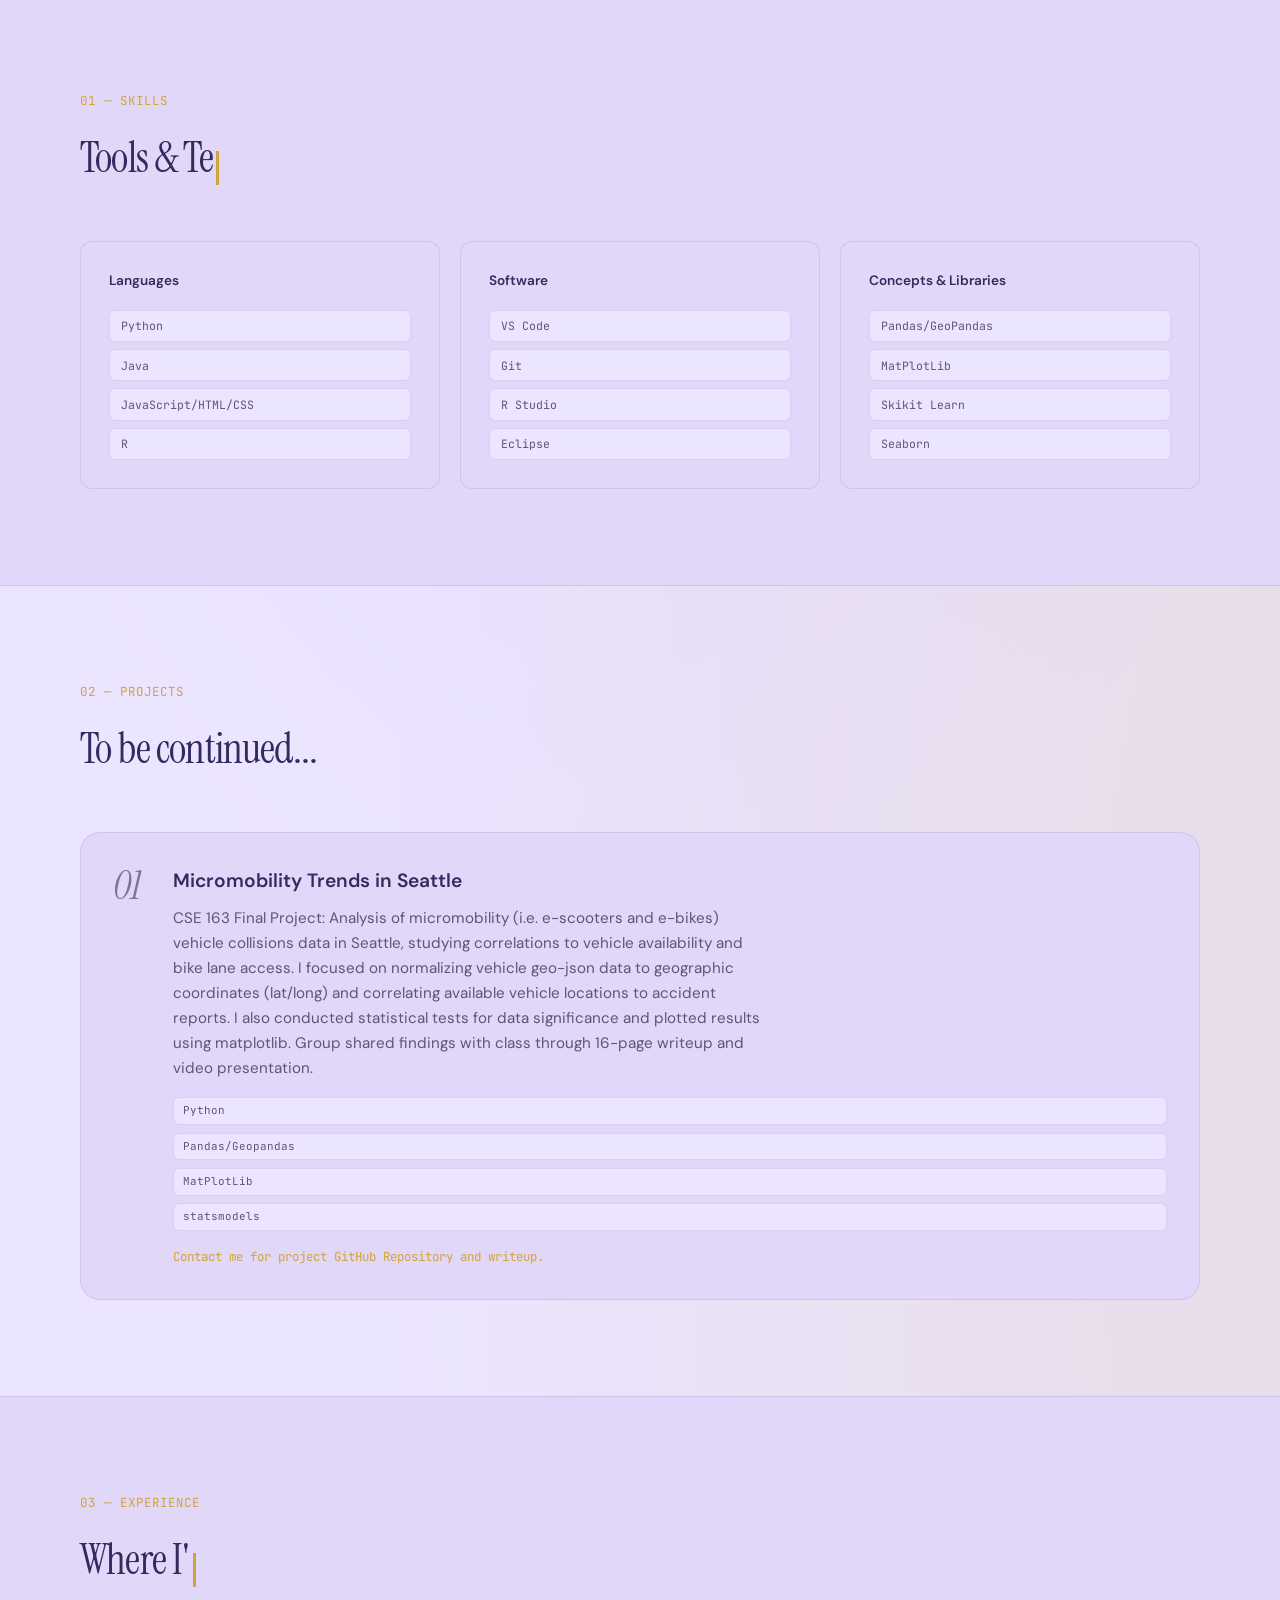
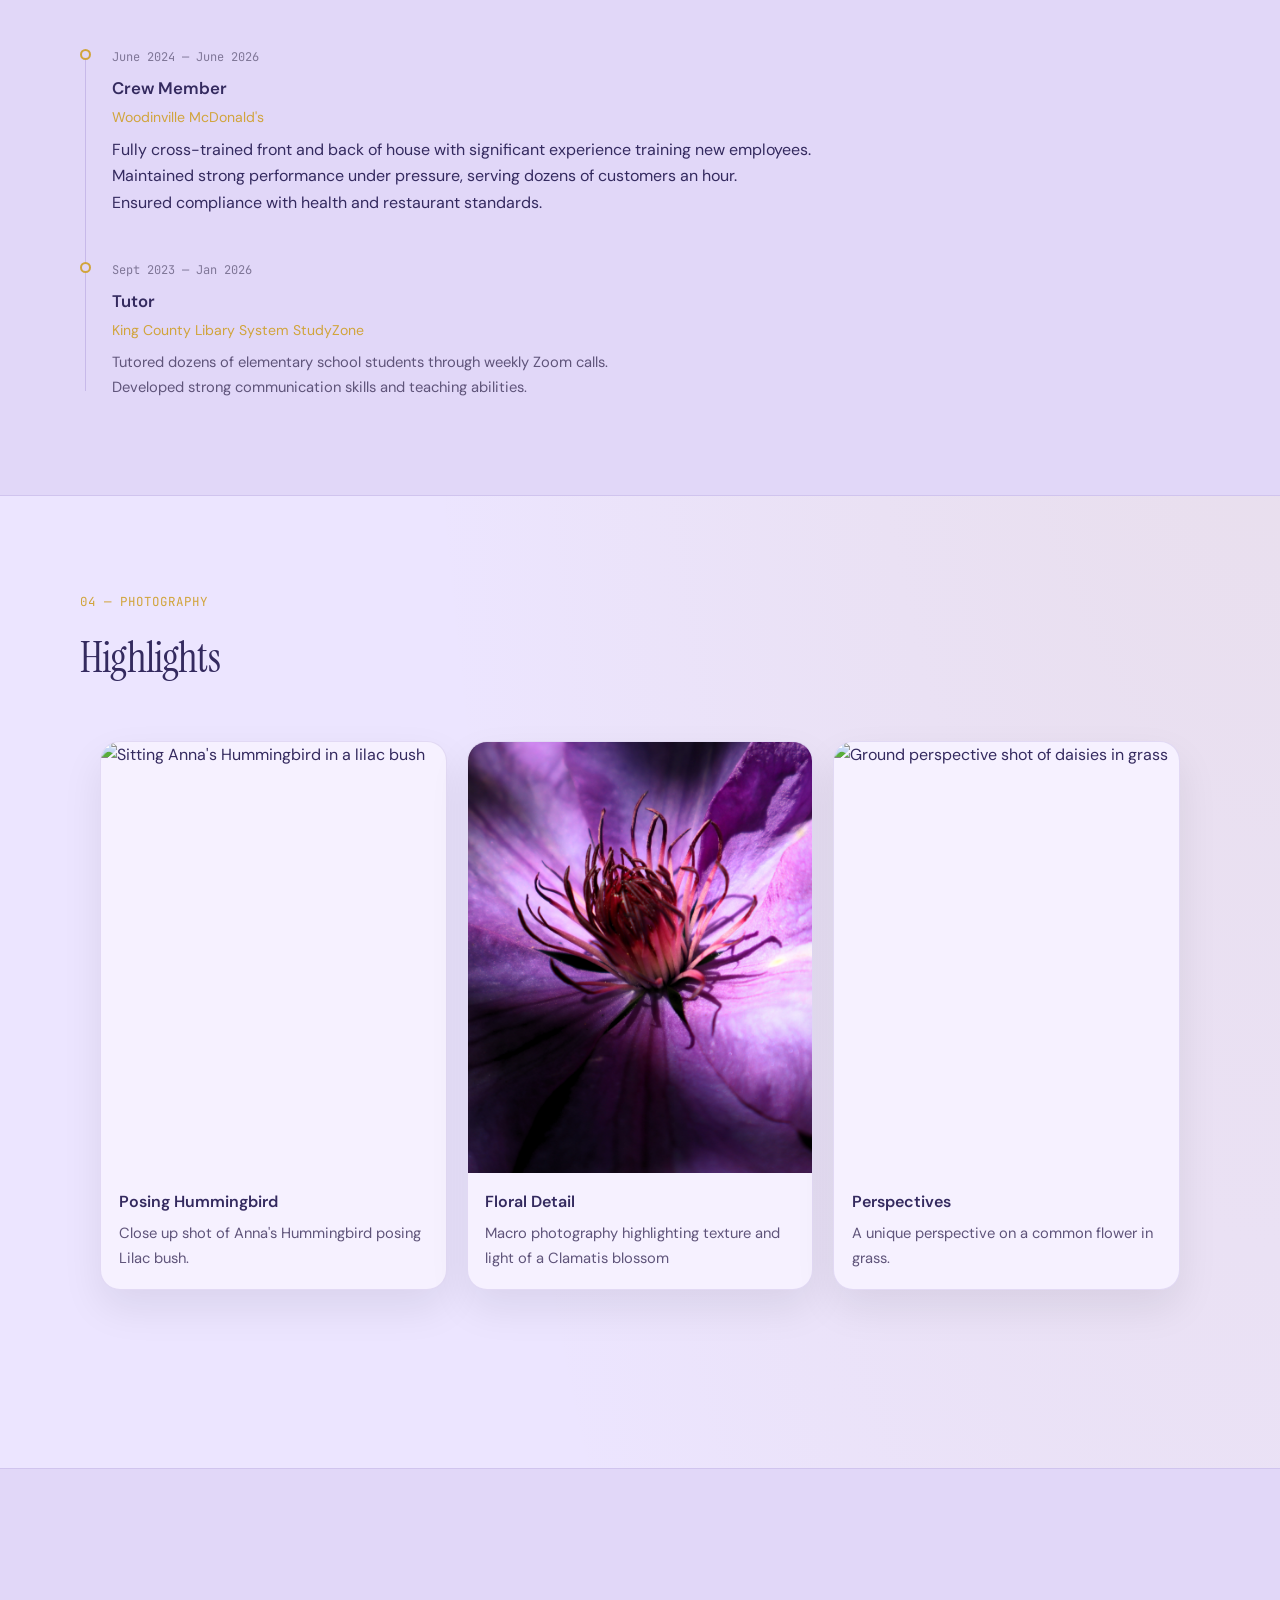
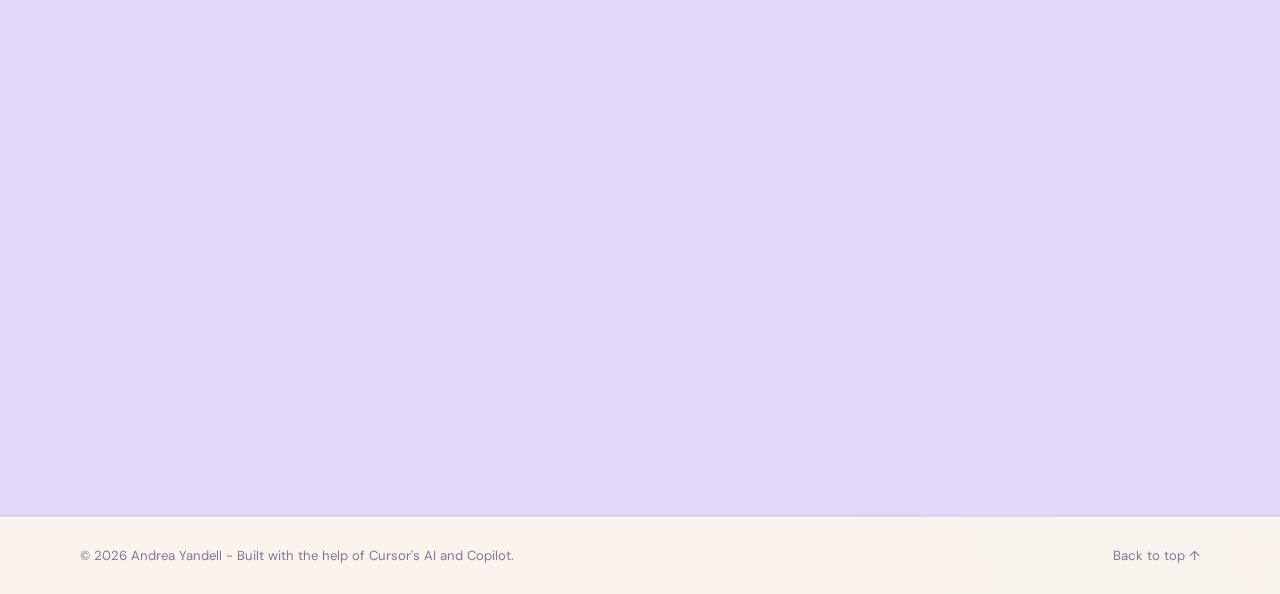
==== commit bdf2e443: "update contact numbering" ====
--- a/index.html
+++ b/index.html
@@ -319,7 +319,7 @@
     <!-- Contact -->
     <section id="contact" class="section section--alt">
       <div class="contact-block reveal">
-        <span class="section-label">04 — Contact</span>
+        <span class="section-label">05 — Contact</span>
         <h2 class="section-title contact-title typewriter-heading">
           Let's build <br /><em>the future.</em>
         </h2>
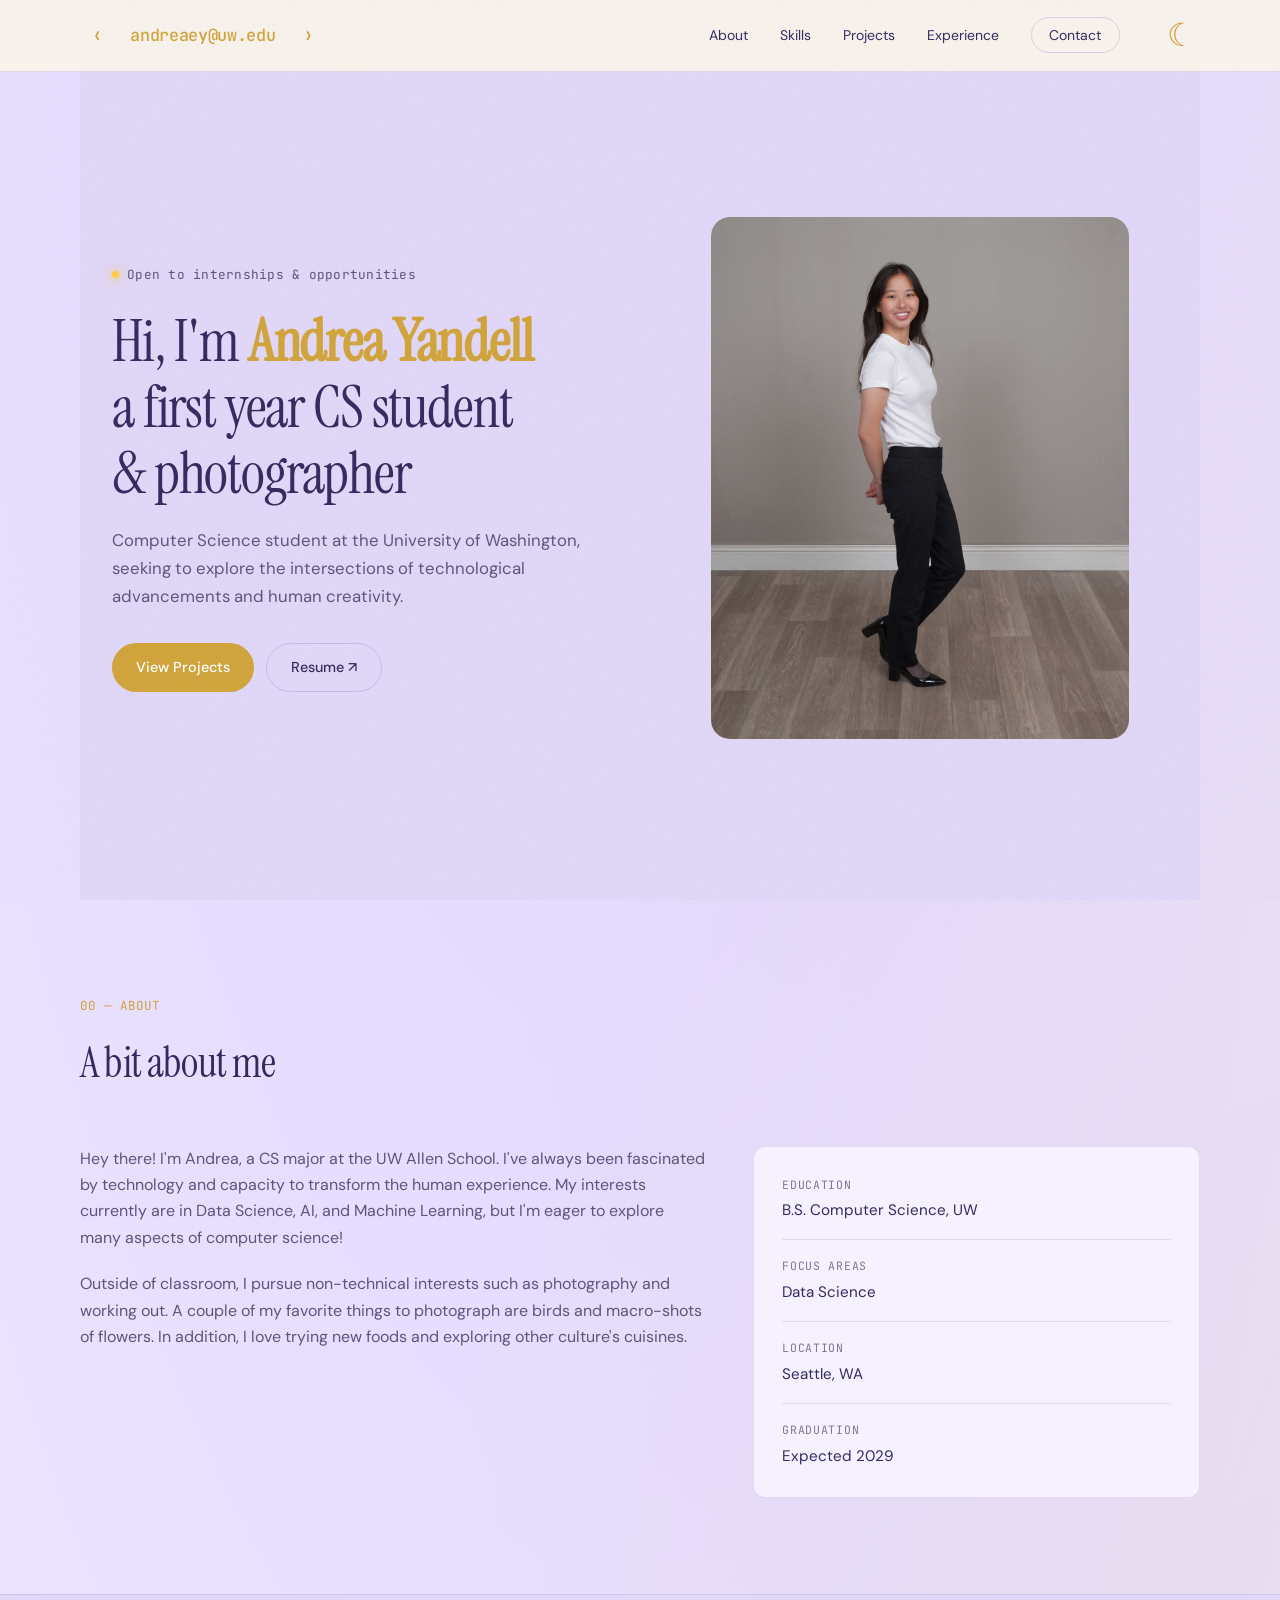
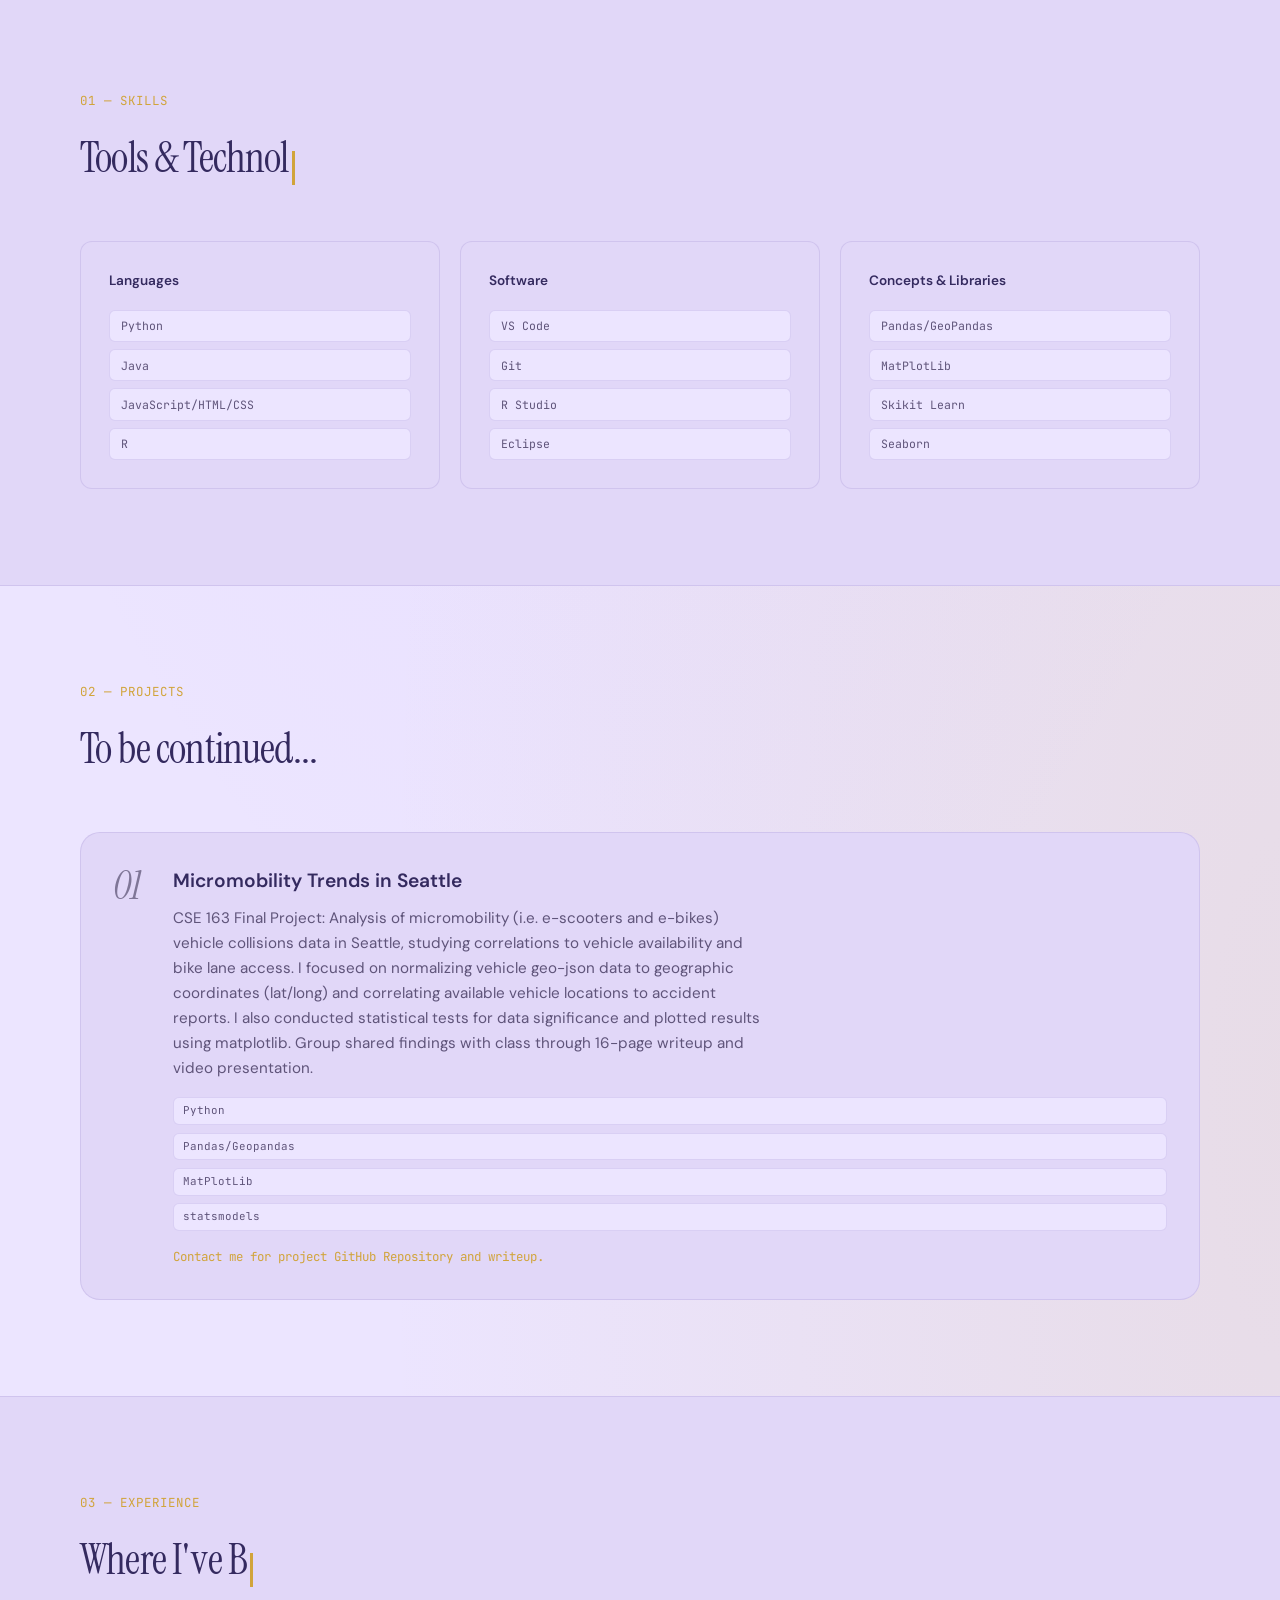
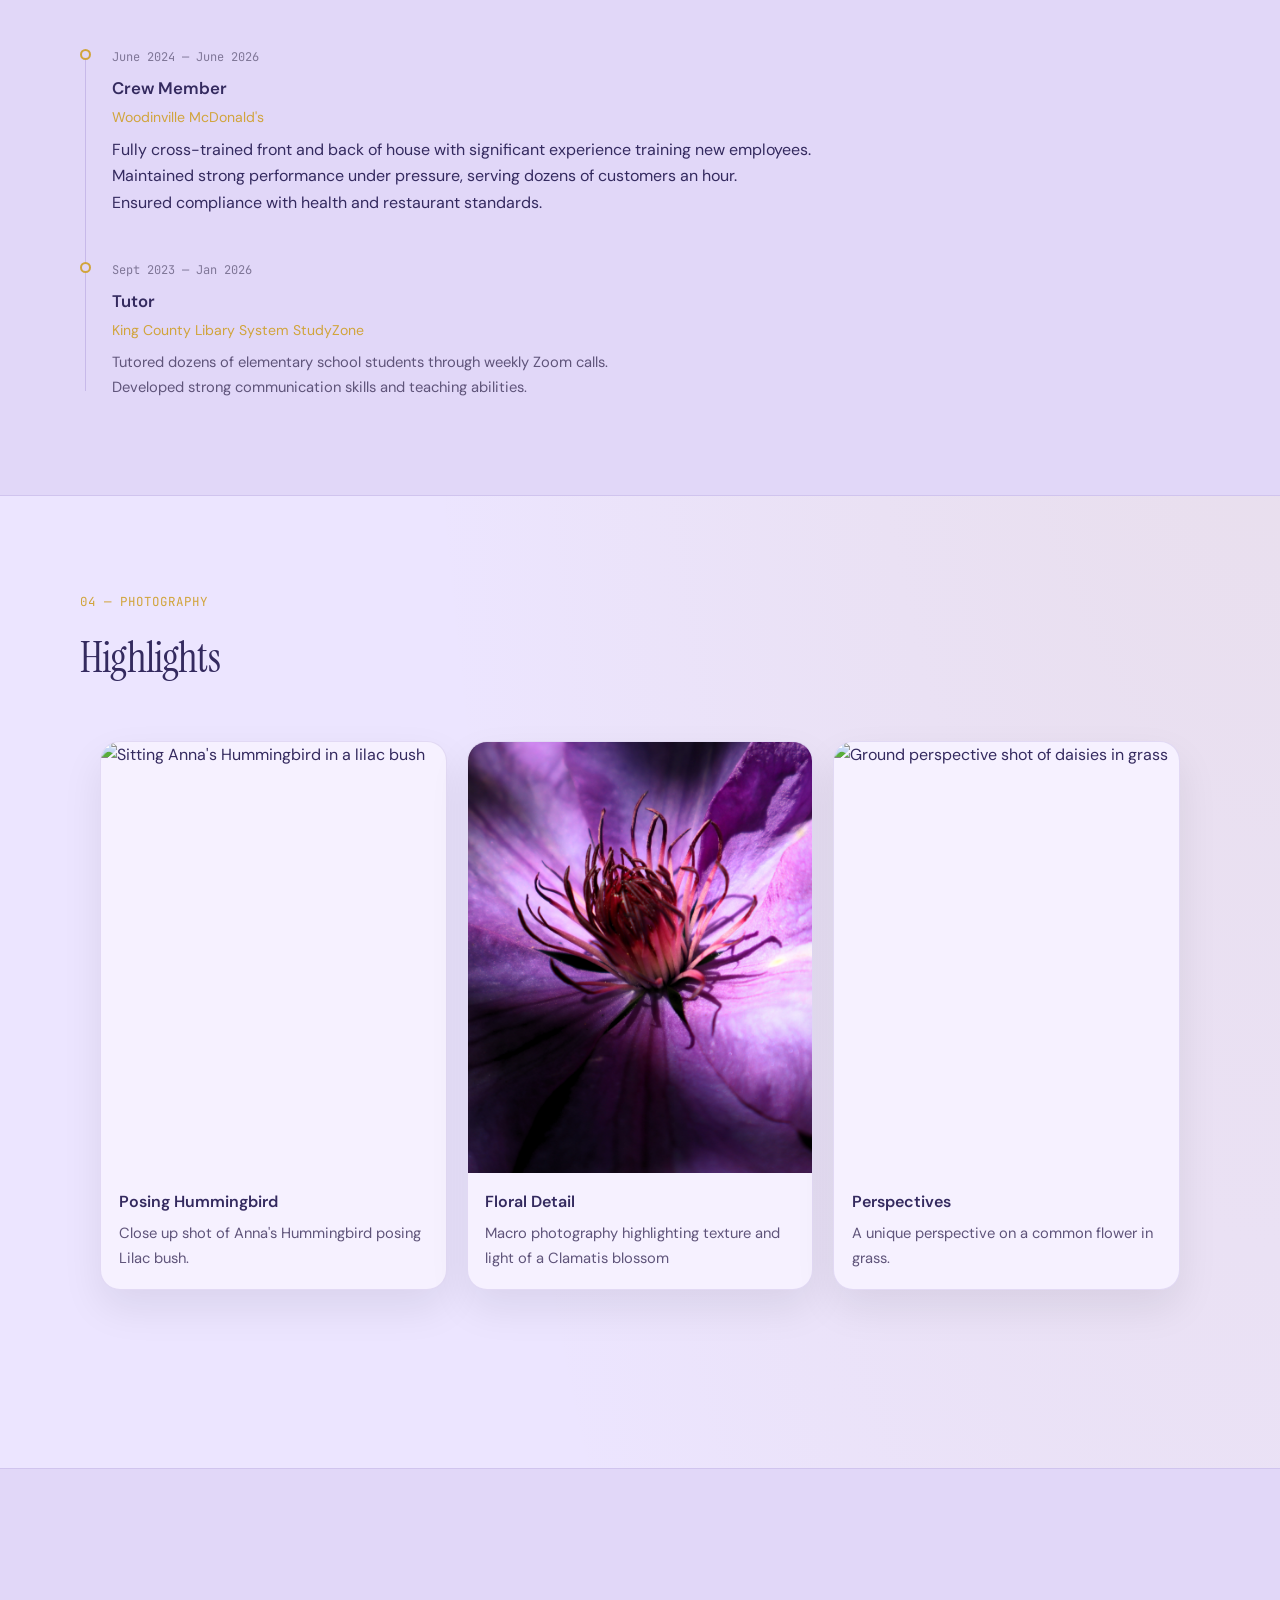
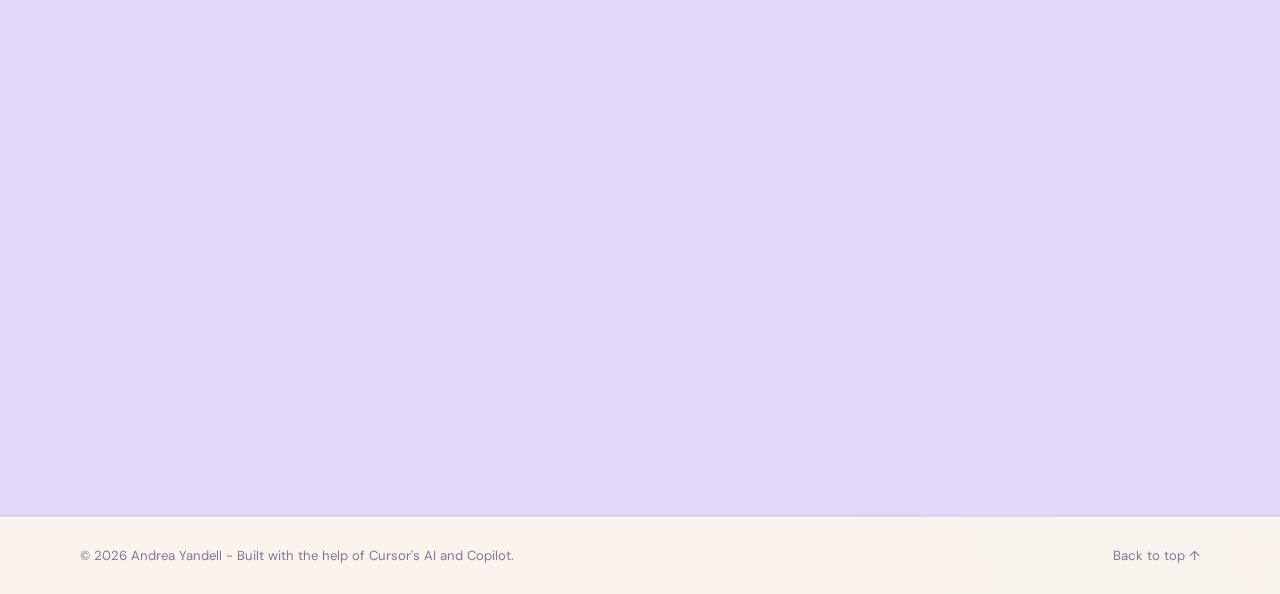
==== commit 3e08a4ae: "updated resume" ====
--- a/index.html
+++ b/index.html
@@ -75,7 +75,7 @@
     
           <div class="hero-actions">
             <a href="#projects" class="btn btn-primary">View Projects</a>
-            <a href="AYandellResumeSu2026.pdf" class="btn btn-ghost" target="_blank" rel="noopener">Resume ↗</a>
+            <a href="AYandellResumePublic2026.pdf" class="btn btn-ghost" target="_blank" rel="noopener">Resume ↗</a>
           </div>
         </div>
     
@@ -331,7 +331,7 @@
         <ul class="social-links">
           <li><a href="https://github.com/abug2026" target="_blank" rel="noopener">GitHub</a></li>
           <li><a href="https://www.linkedin.com/in/andrea-yandell-174802375/" target="_blank" rel="noopener">LinkedIn</a></li>
-          <li><a href="AYandellResumeSu2026.pdf" target="_blank" rel="noopener">Resume</a></li>
+          <li><a href="AYandellResumePublic2026.pdf" target="_blank" rel="noopener">Resume</a></li>
         </ul>
       </div>
     </section>
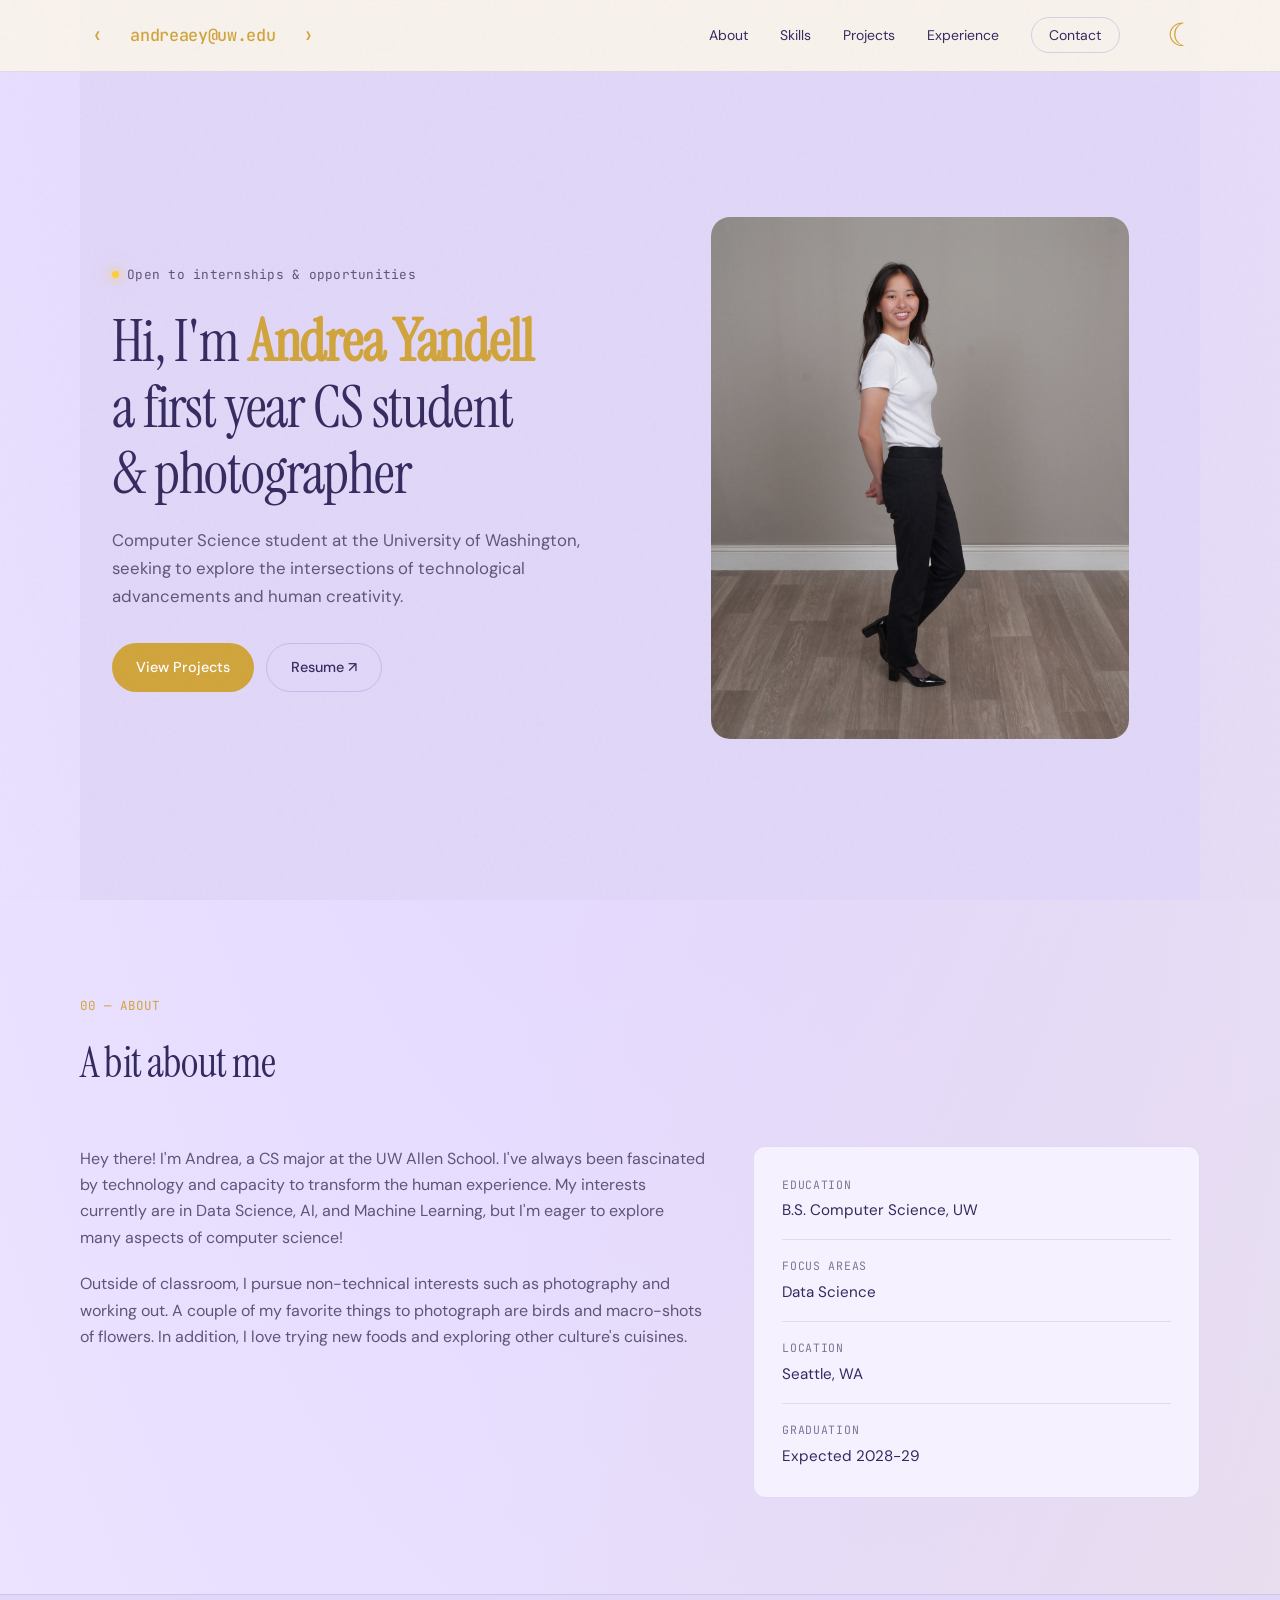
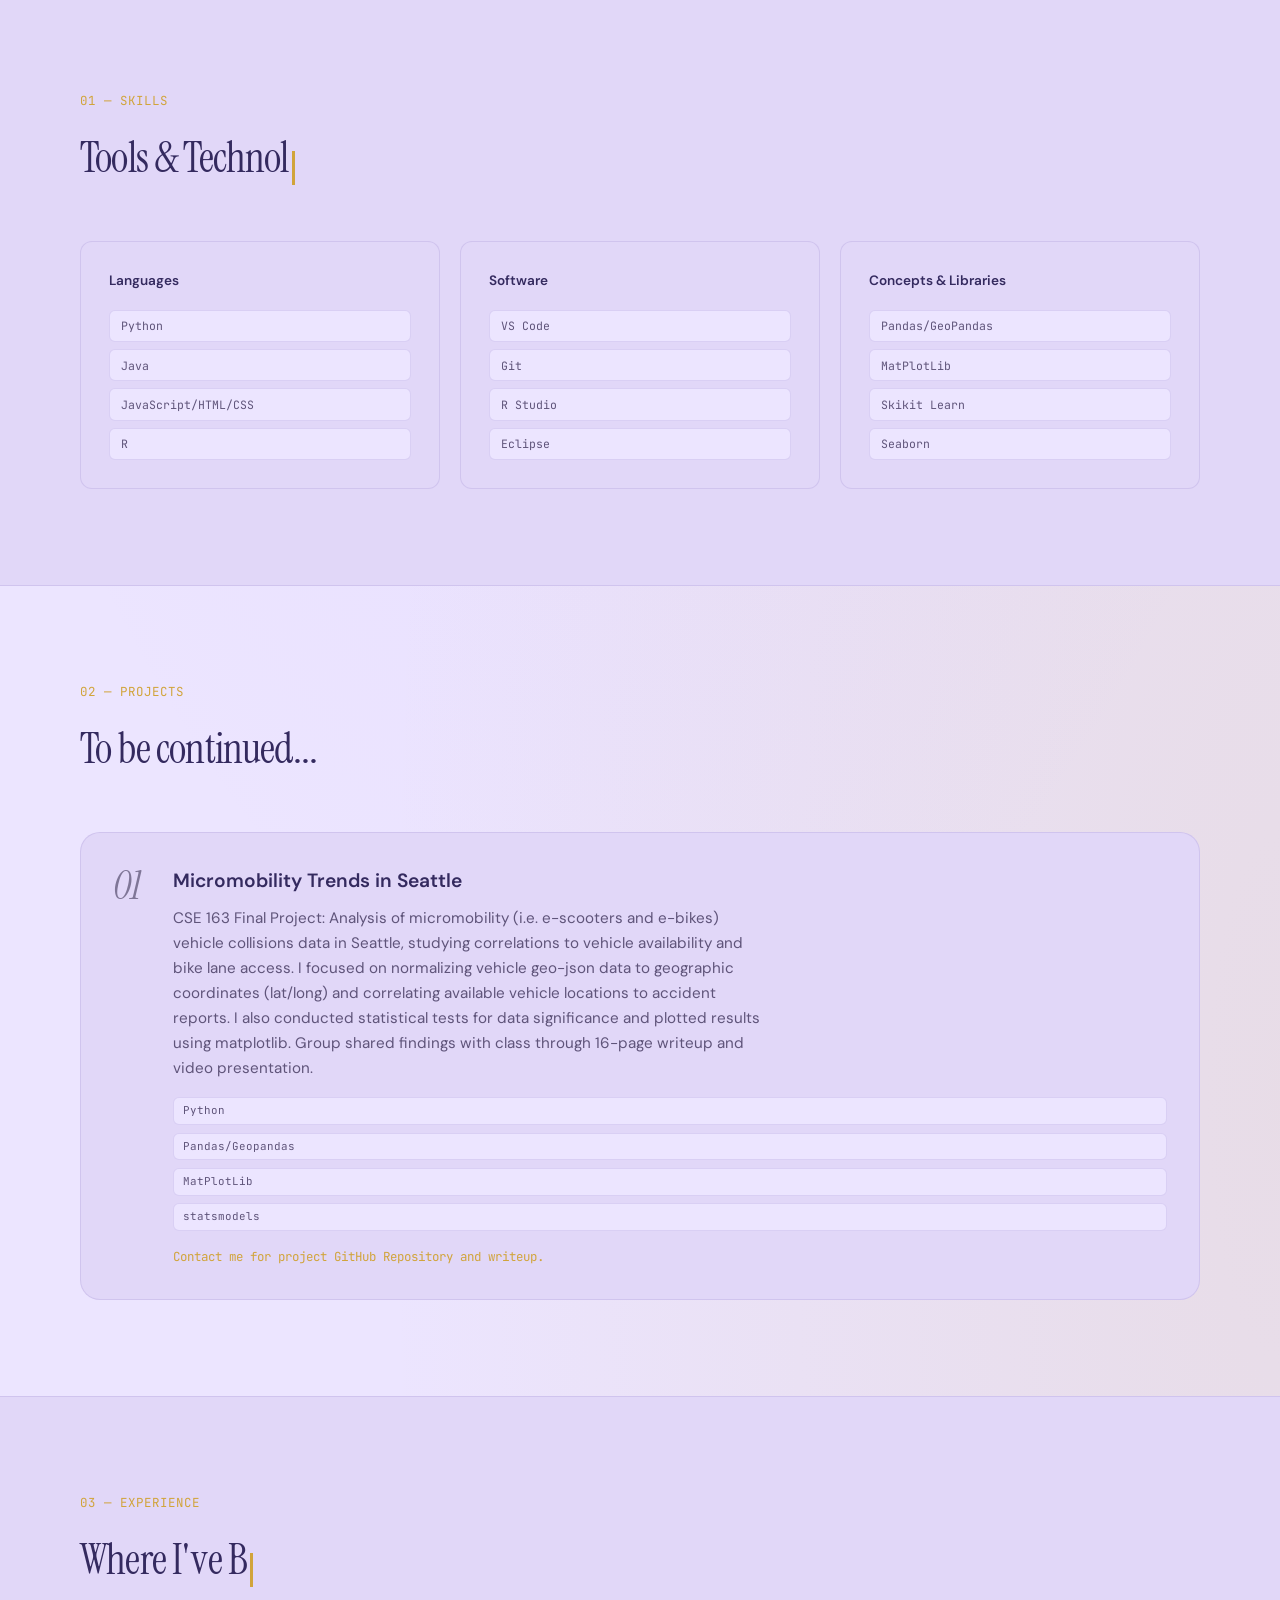
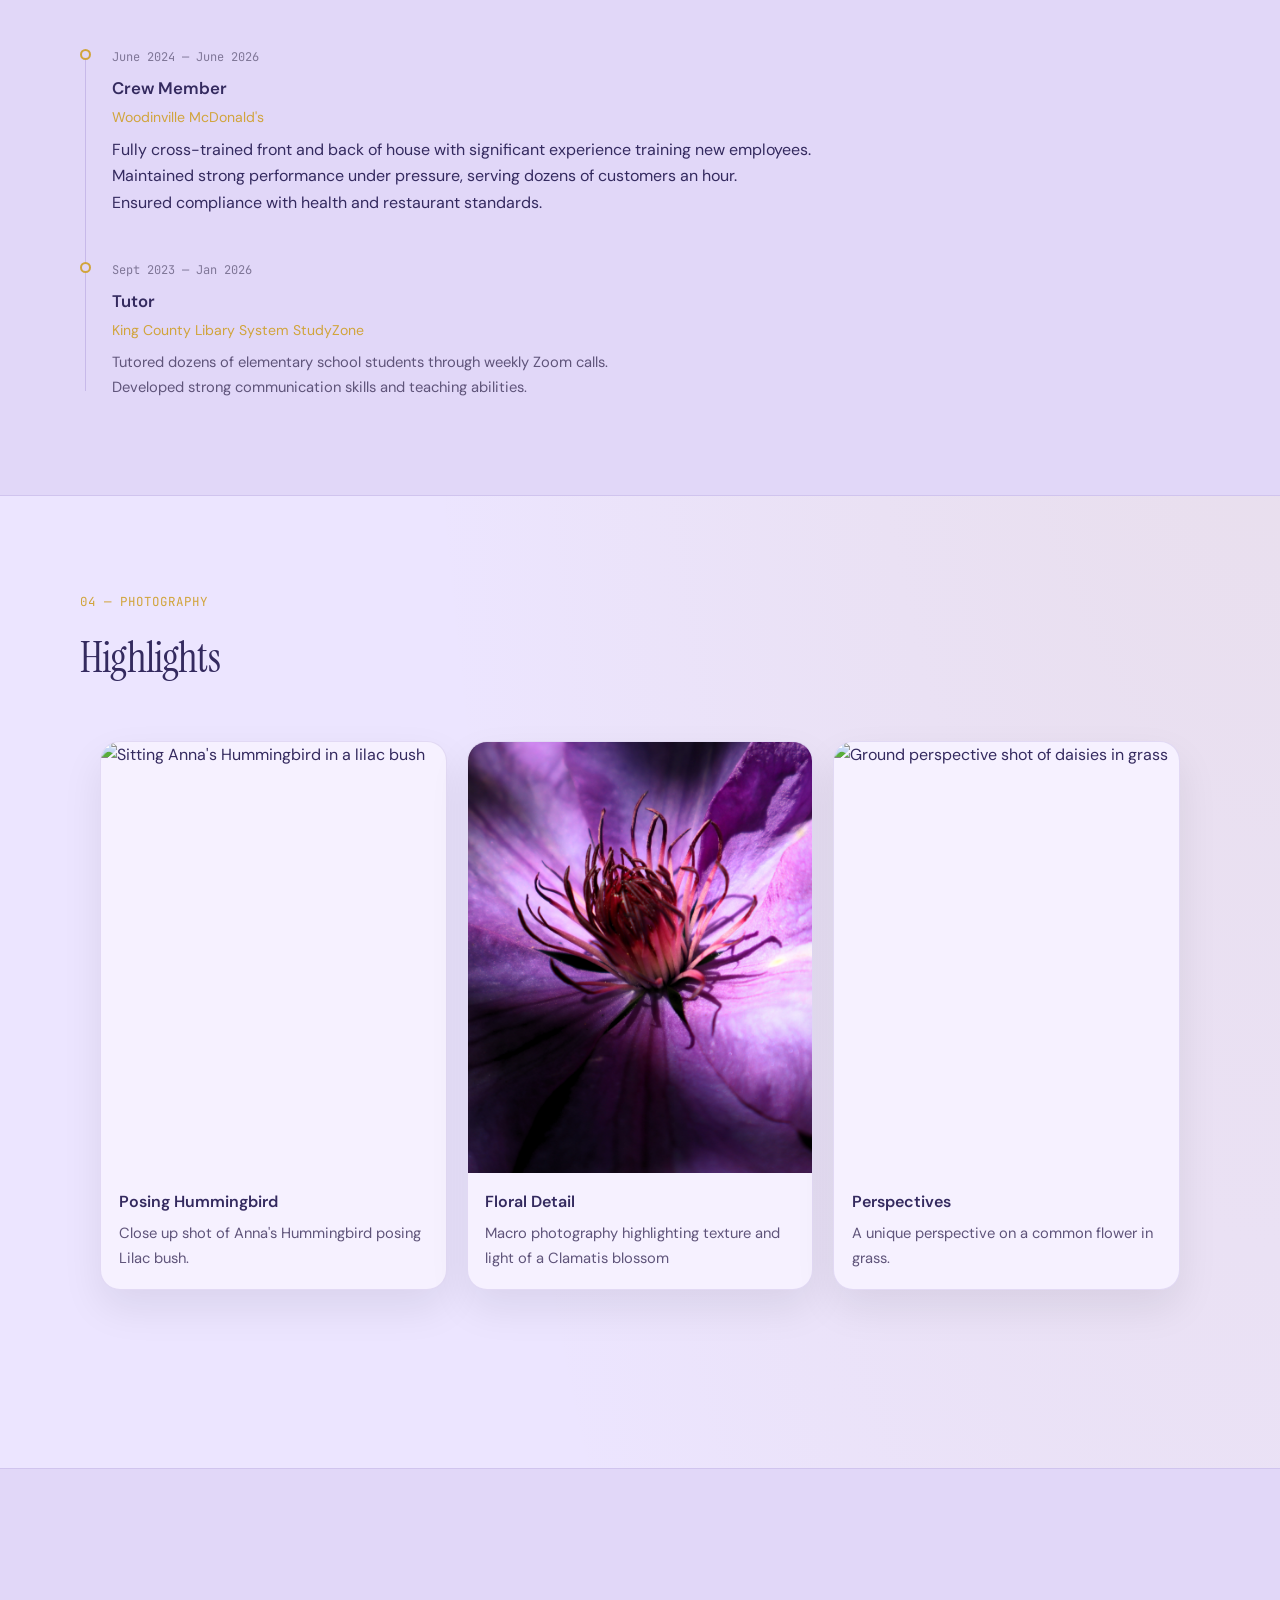
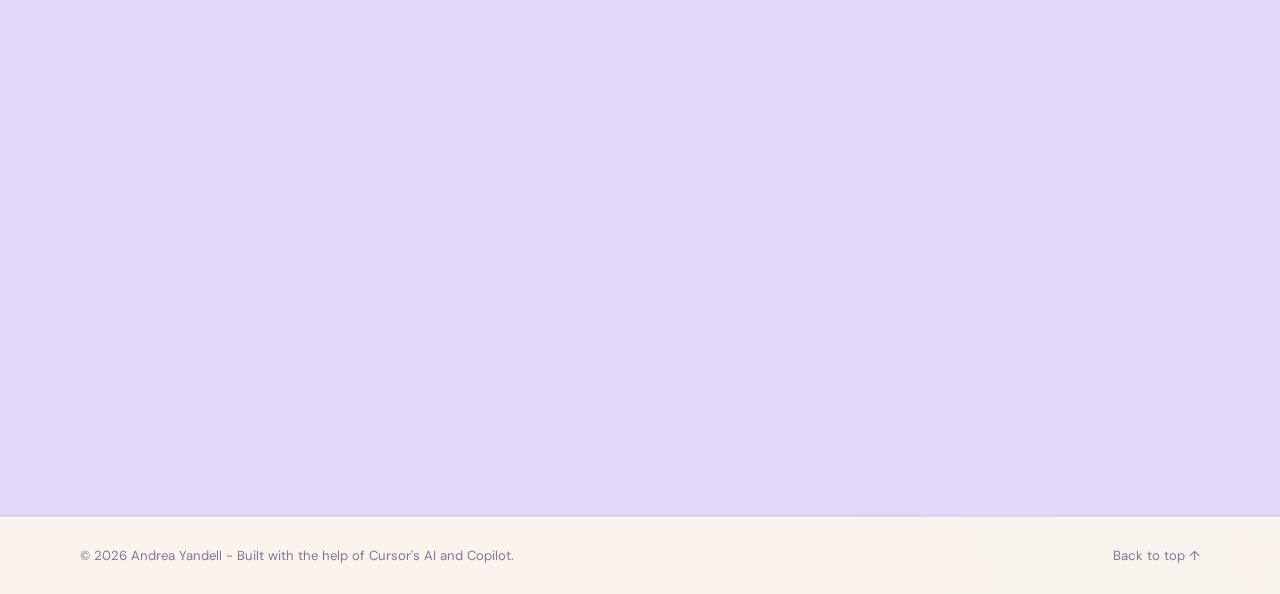
==== commit 255b0e72: "updated grad" ====
--- a/index.html
+++ b/index.html
@@ -122,7 +122,7 @@
             </div>
             <div class="fact">
               <dt>Graduation</dt>
-              <dd>Expected 2029</dd>
+              <dd>Expected 2028-29</dd>
             </div>
           </dl>
         </aside>
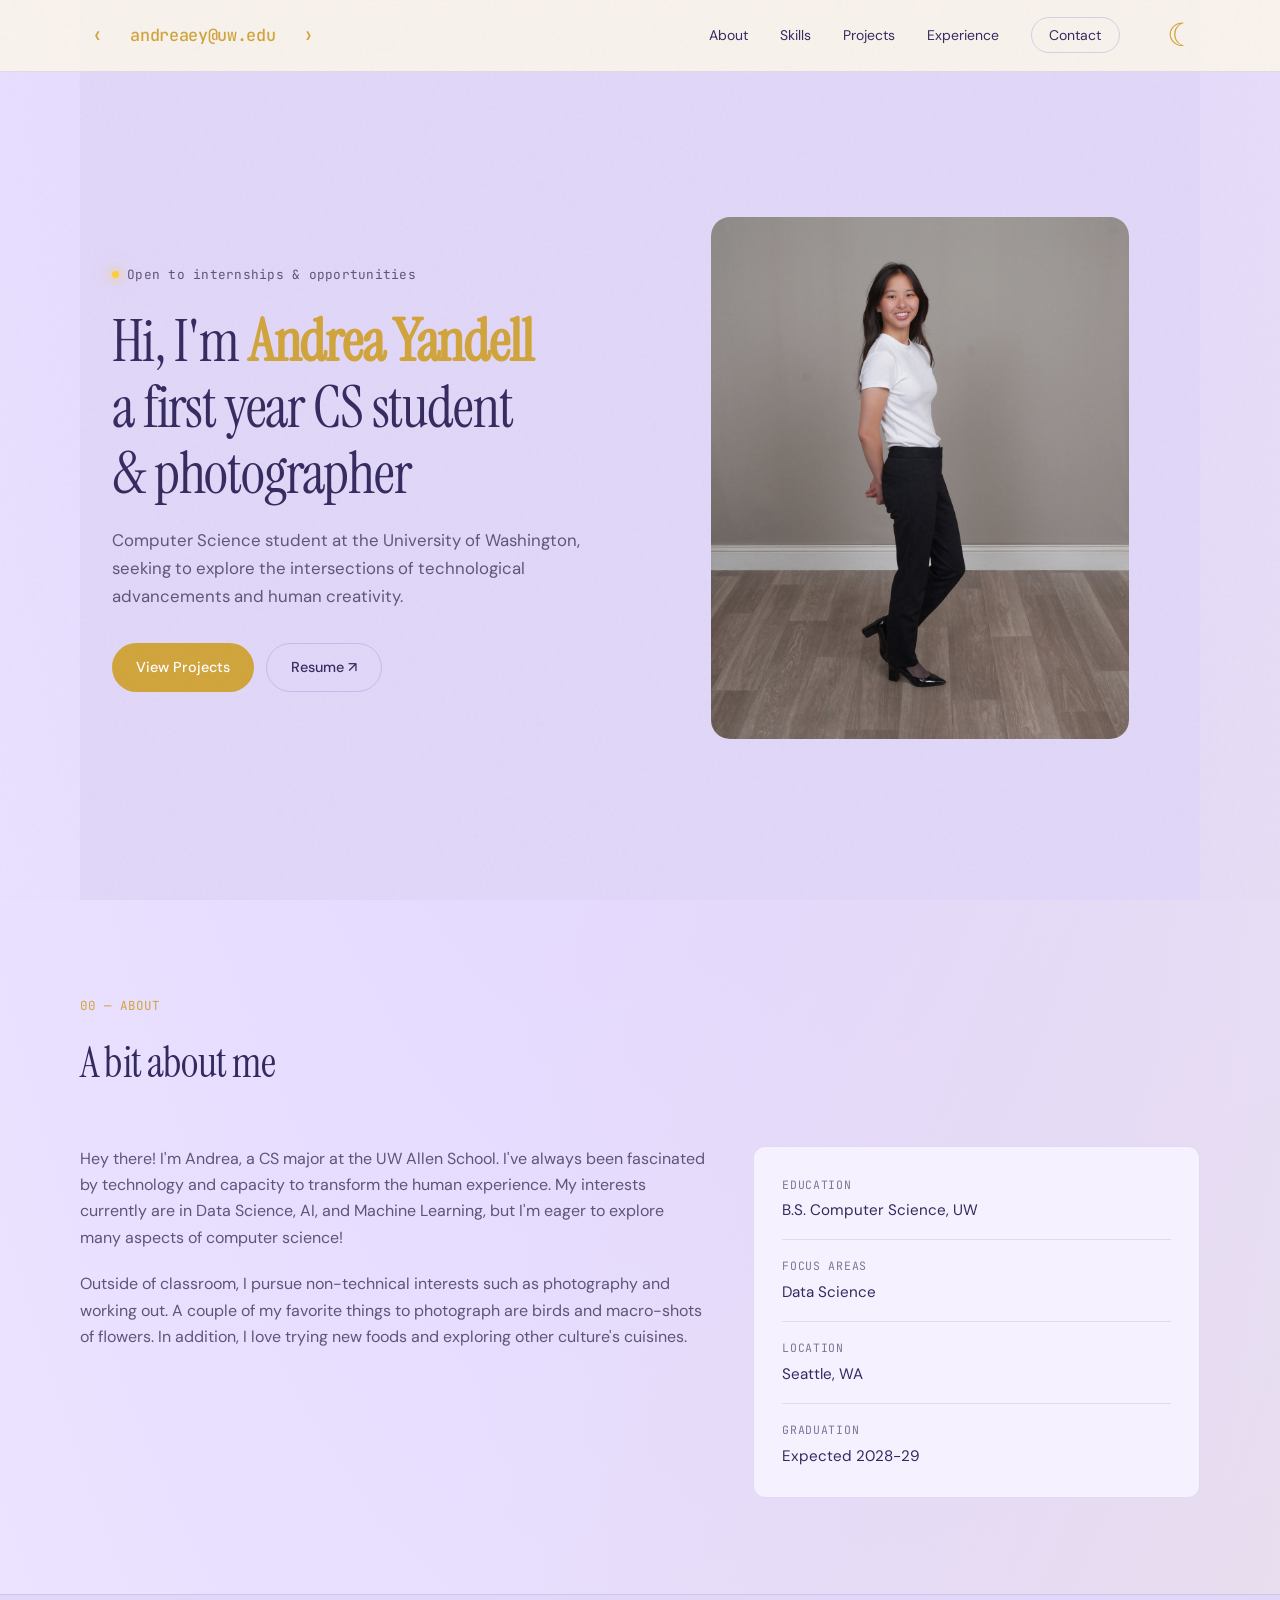
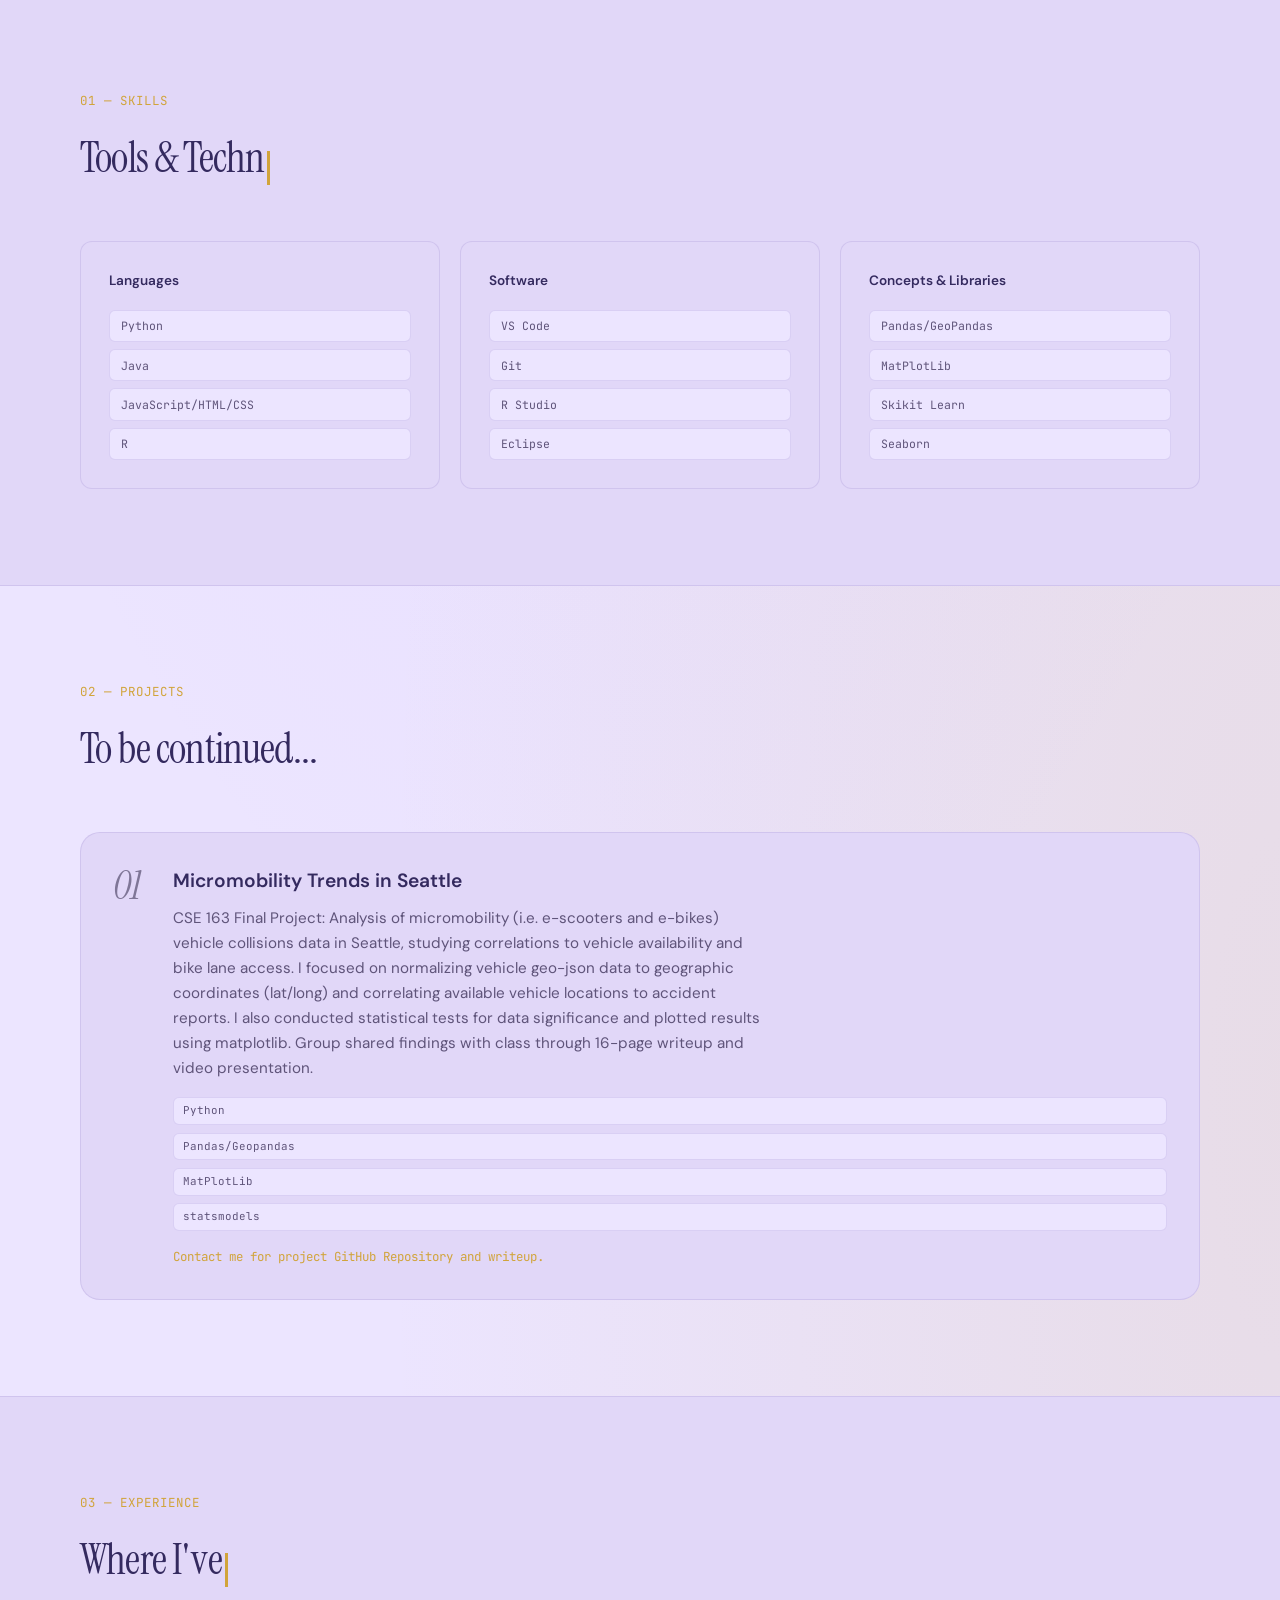
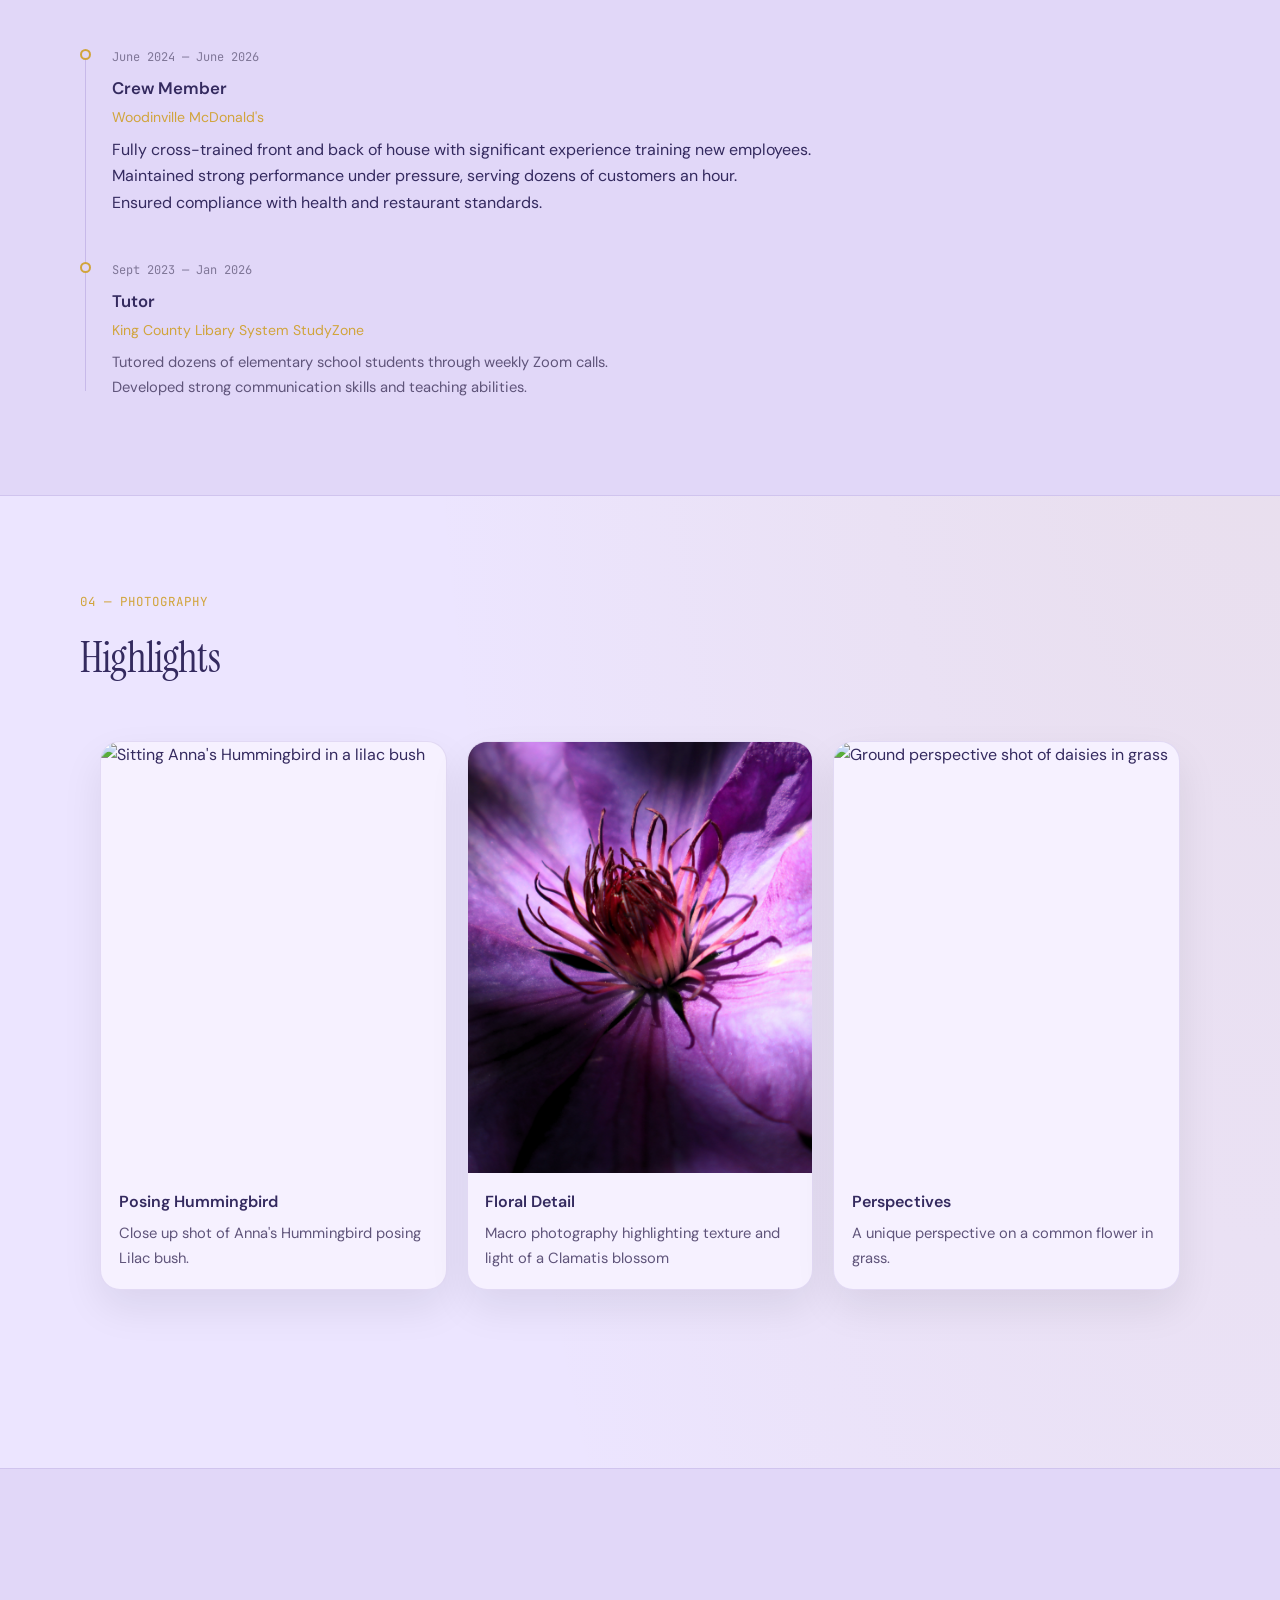
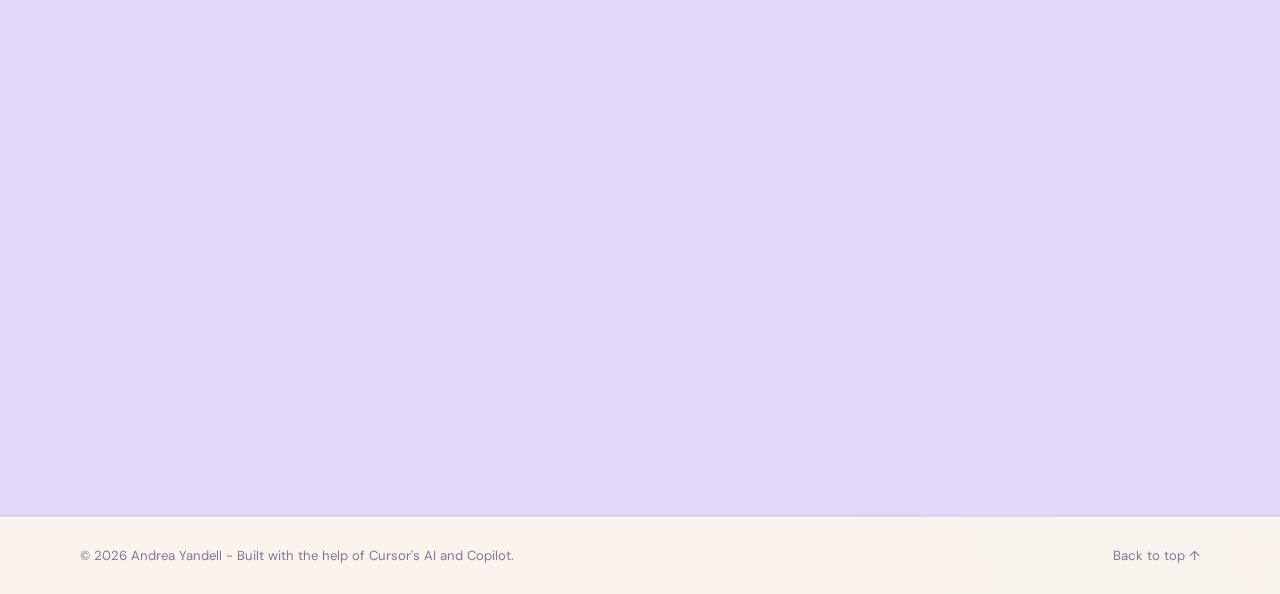
==== commit 6389ab7a: "update resume" ====
--- a/index.html
+++ b/index.html
@@ -75,7 +75,7 @@
     
           <div class="hero-actions">
             <a href="#projects" class="btn btn-primary">View Projects</a>
-            <a href="AYandellResumePublic2026.pdf" class="btn btn-ghost" target="_blank" rel="noopener">Resume ↗</a>
+            <a href="AYandellResumeP2628.pdf" class="btn btn-ghost" target="_blank" rel="noopener">Resume ↗</a>
           </div>
         </div>
     
@@ -331,7 +331,7 @@
         <ul class="social-links">
           <li><a href="https://github.com/abug2026" target="_blank" rel="noopener">GitHub</a></li>
           <li><a href="https://www.linkedin.com/in/andrea-yandell-174802375/" target="_blank" rel="noopener">LinkedIn</a></li>
-          <li><a href="AYandellResumePublic2026.pdf" target="_blank" rel="noopener">Resume</a></li>
+          <li><a href="AYandellResumeP2628.pdf" target="_blank" rel="noopener">Resume</a></li>
         </ul>
       </div>
     </section>
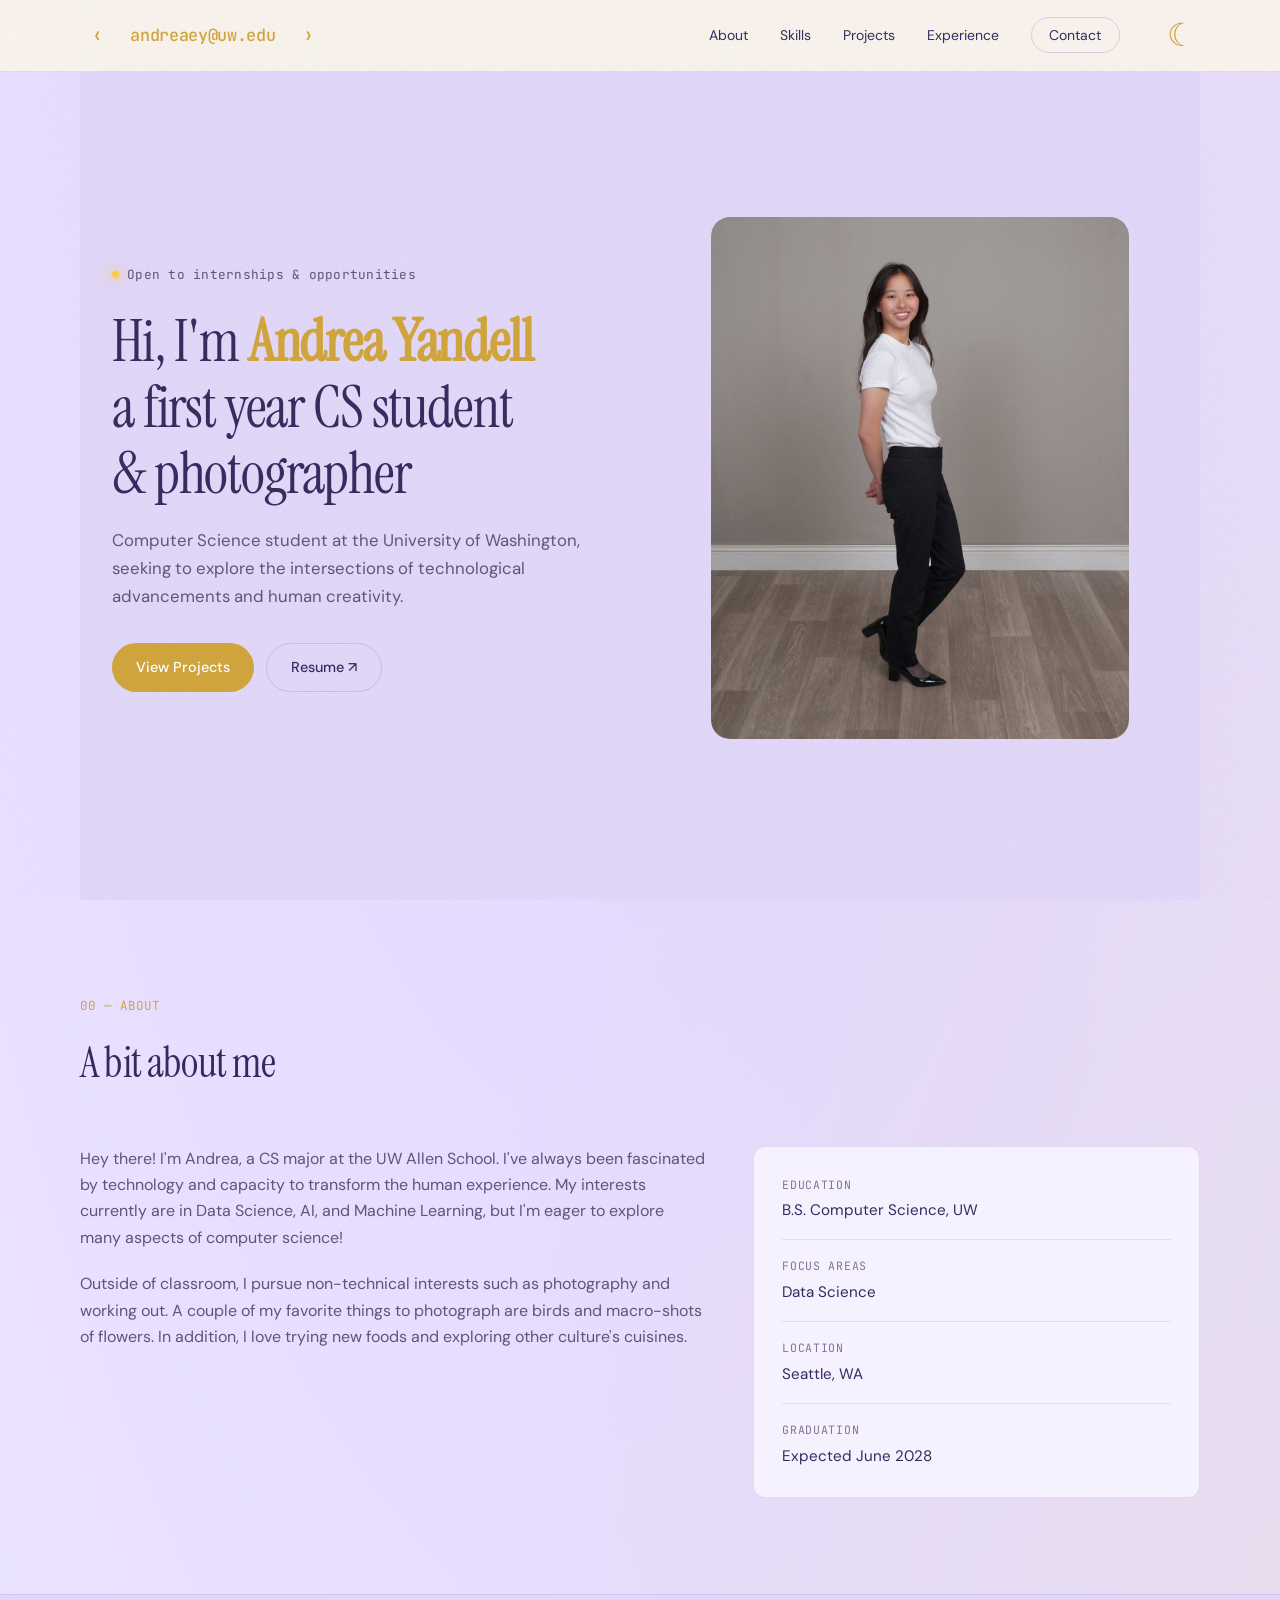
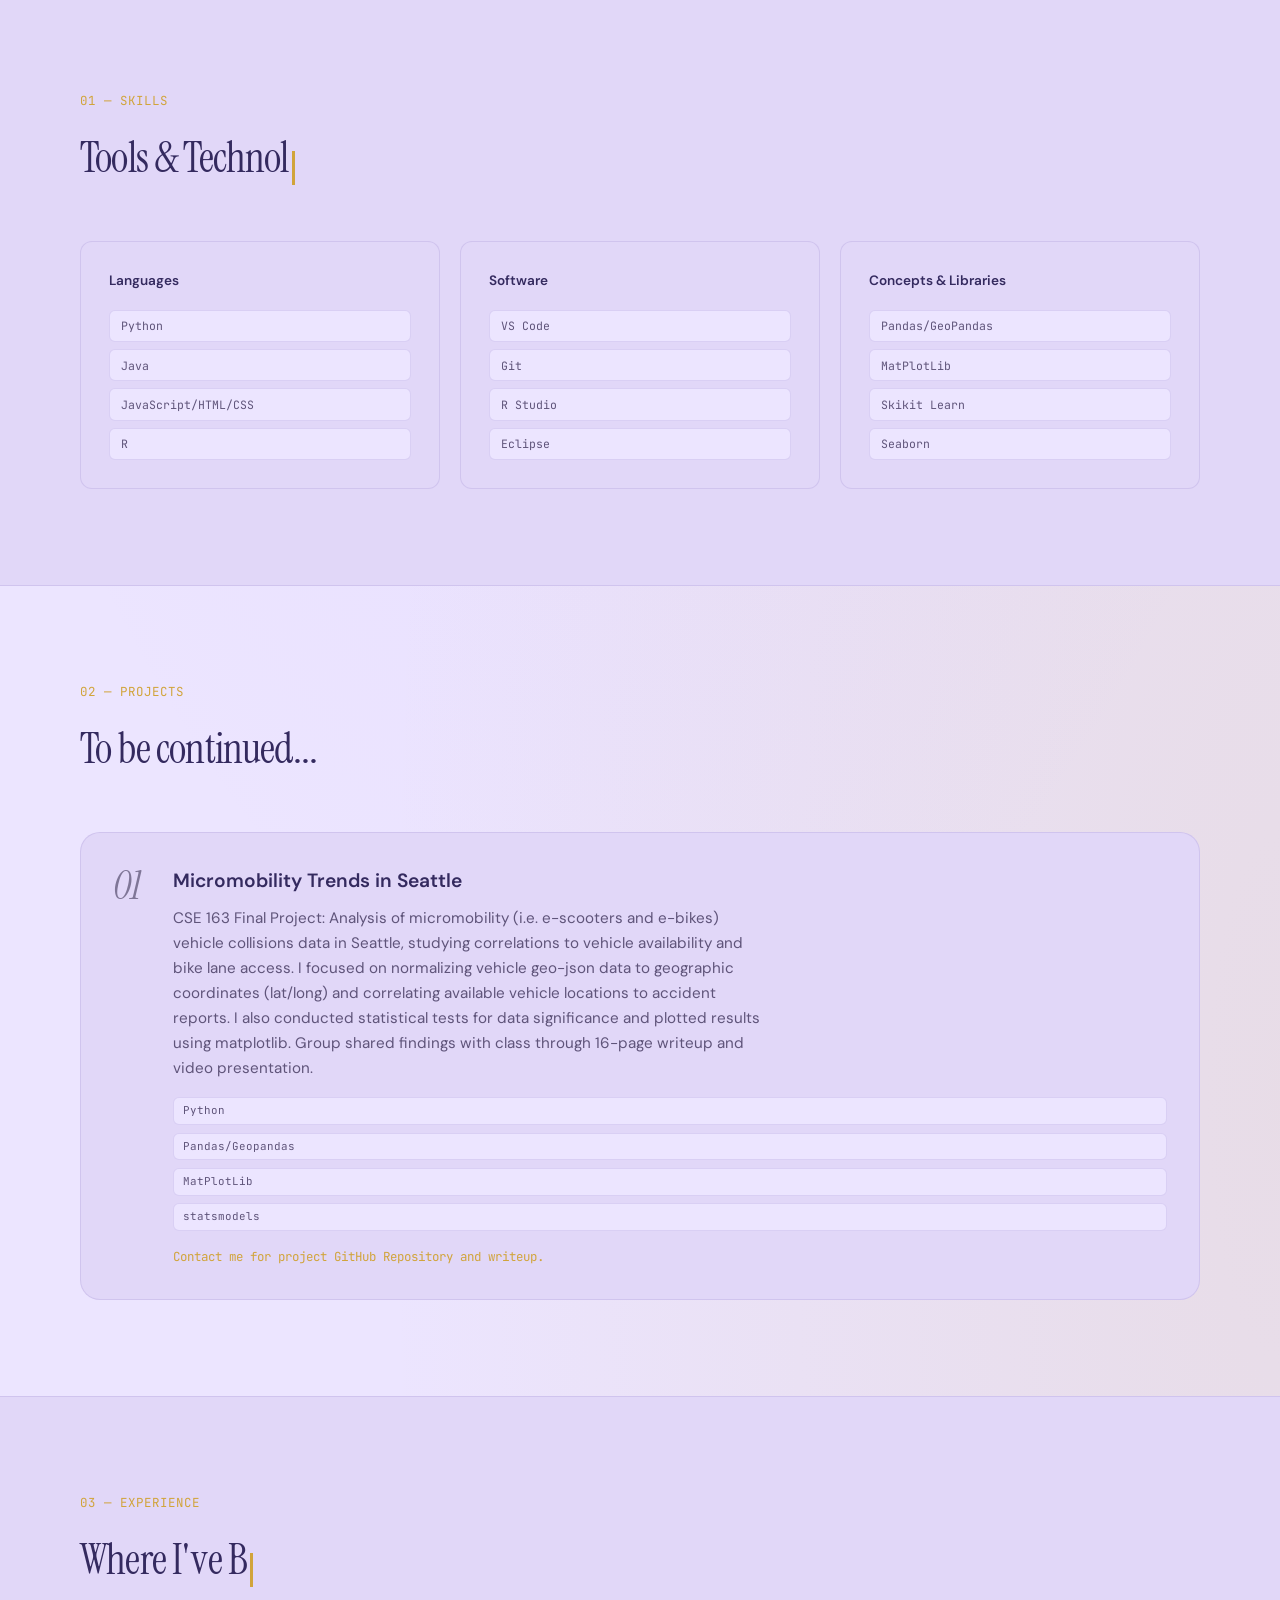
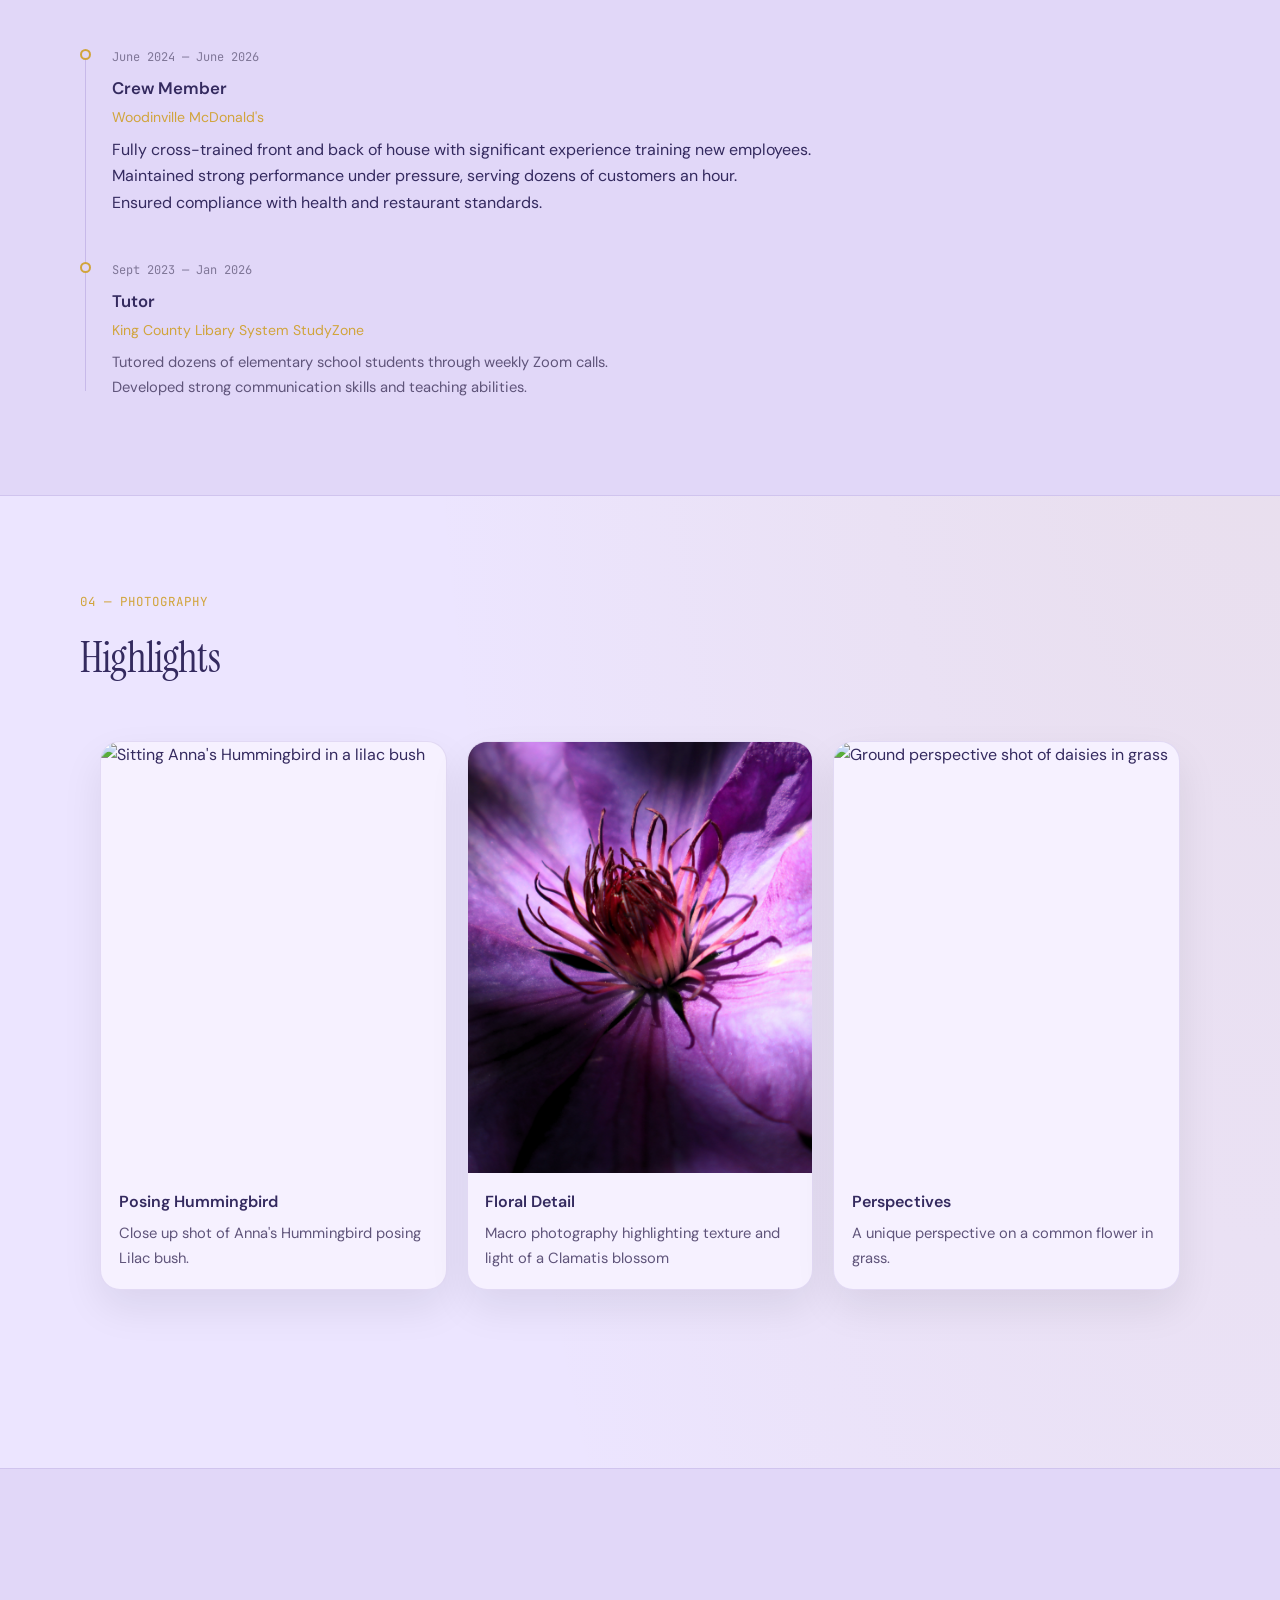
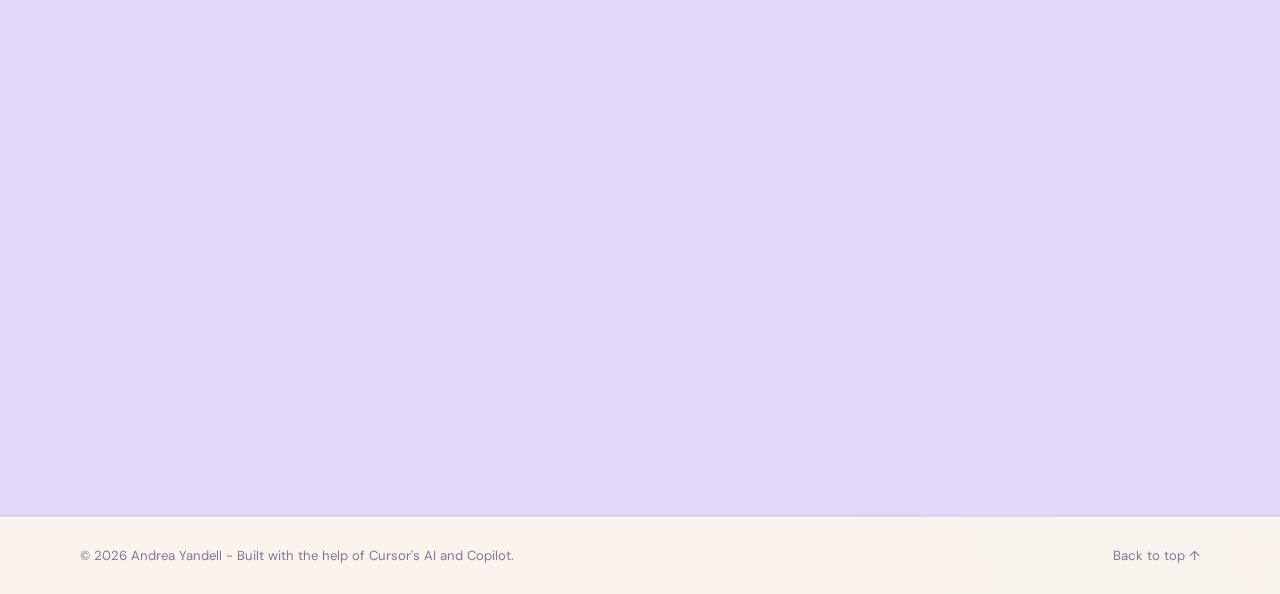
==== commit ea0d8f20: "date update" ====
--- a/index.html
+++ b/index.html
@@ -122,7 +122,7 @@
             </div>
             <div class="fact">
               <dt>Graduation</dt>
-              <dd>Expected 2028-29</dd>
+              <dd>Expected June 2028</dd>
             </div>
           </dl>
         </aside>
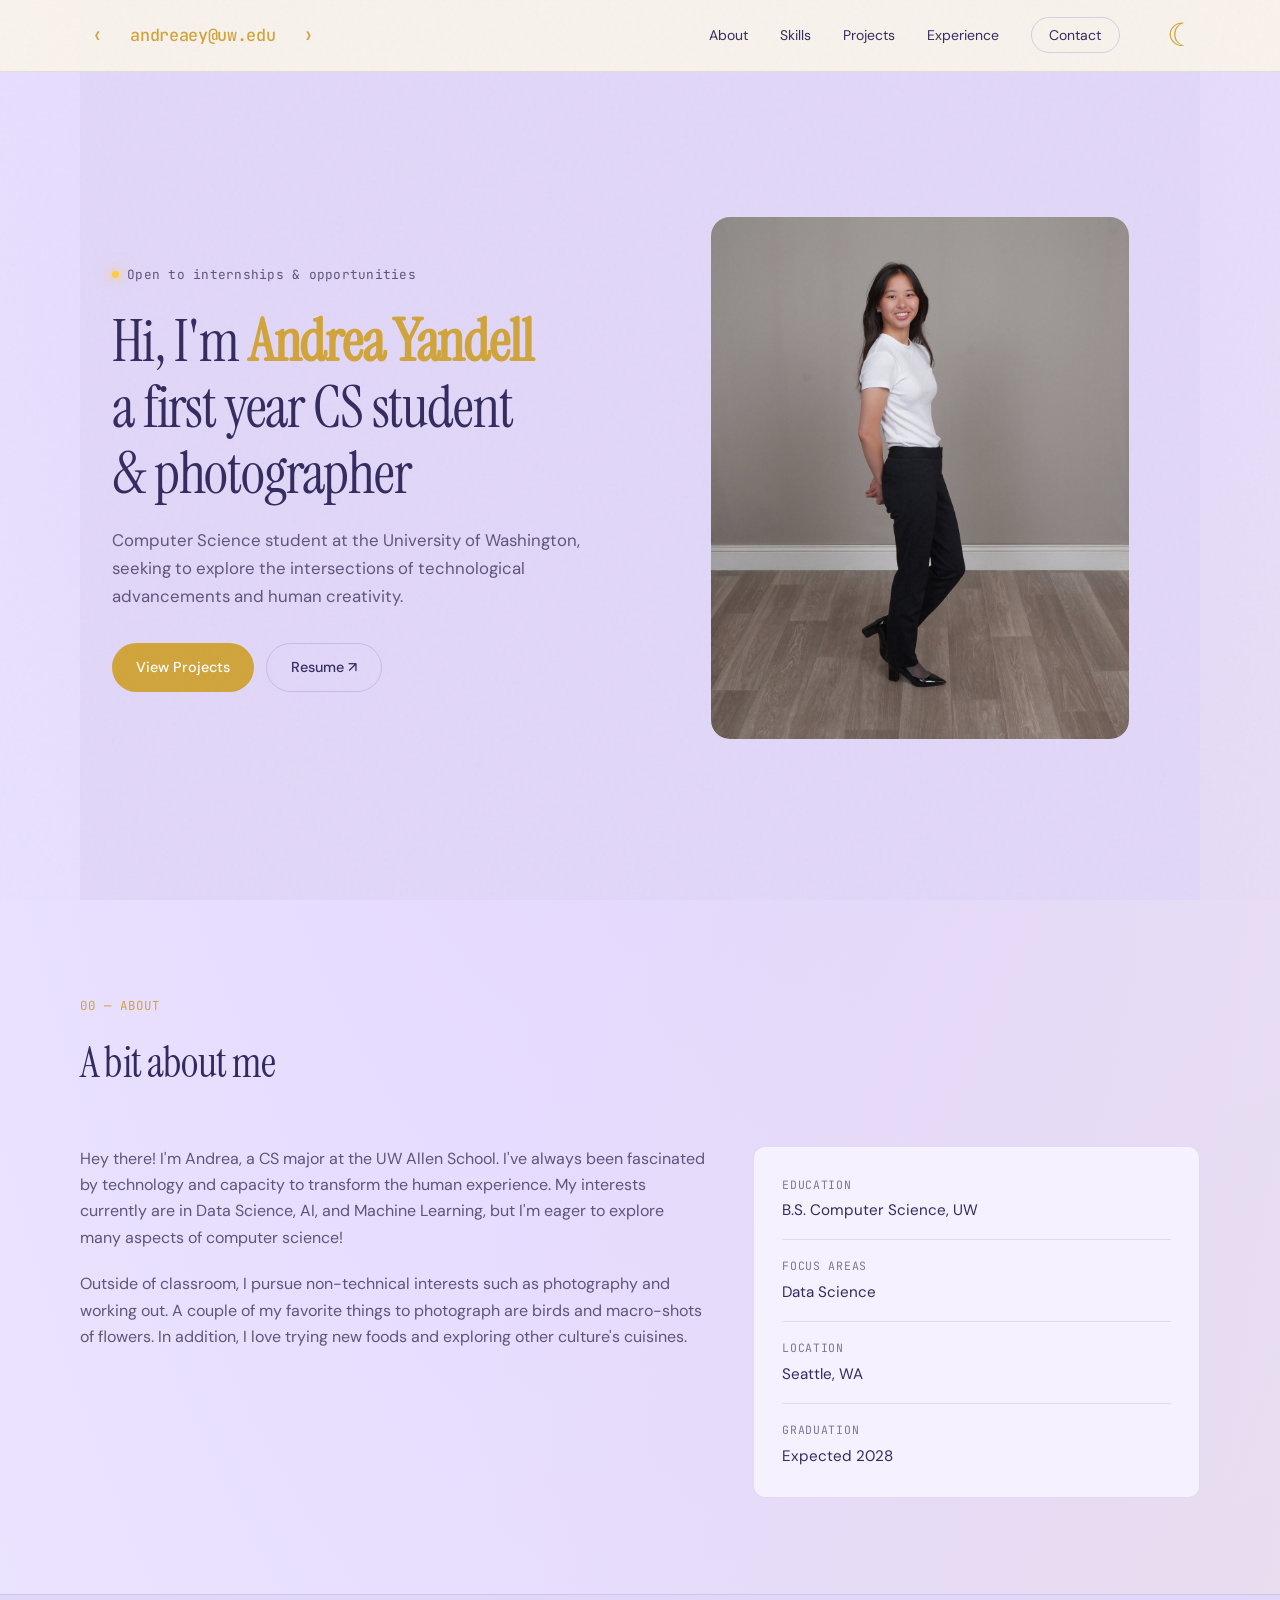
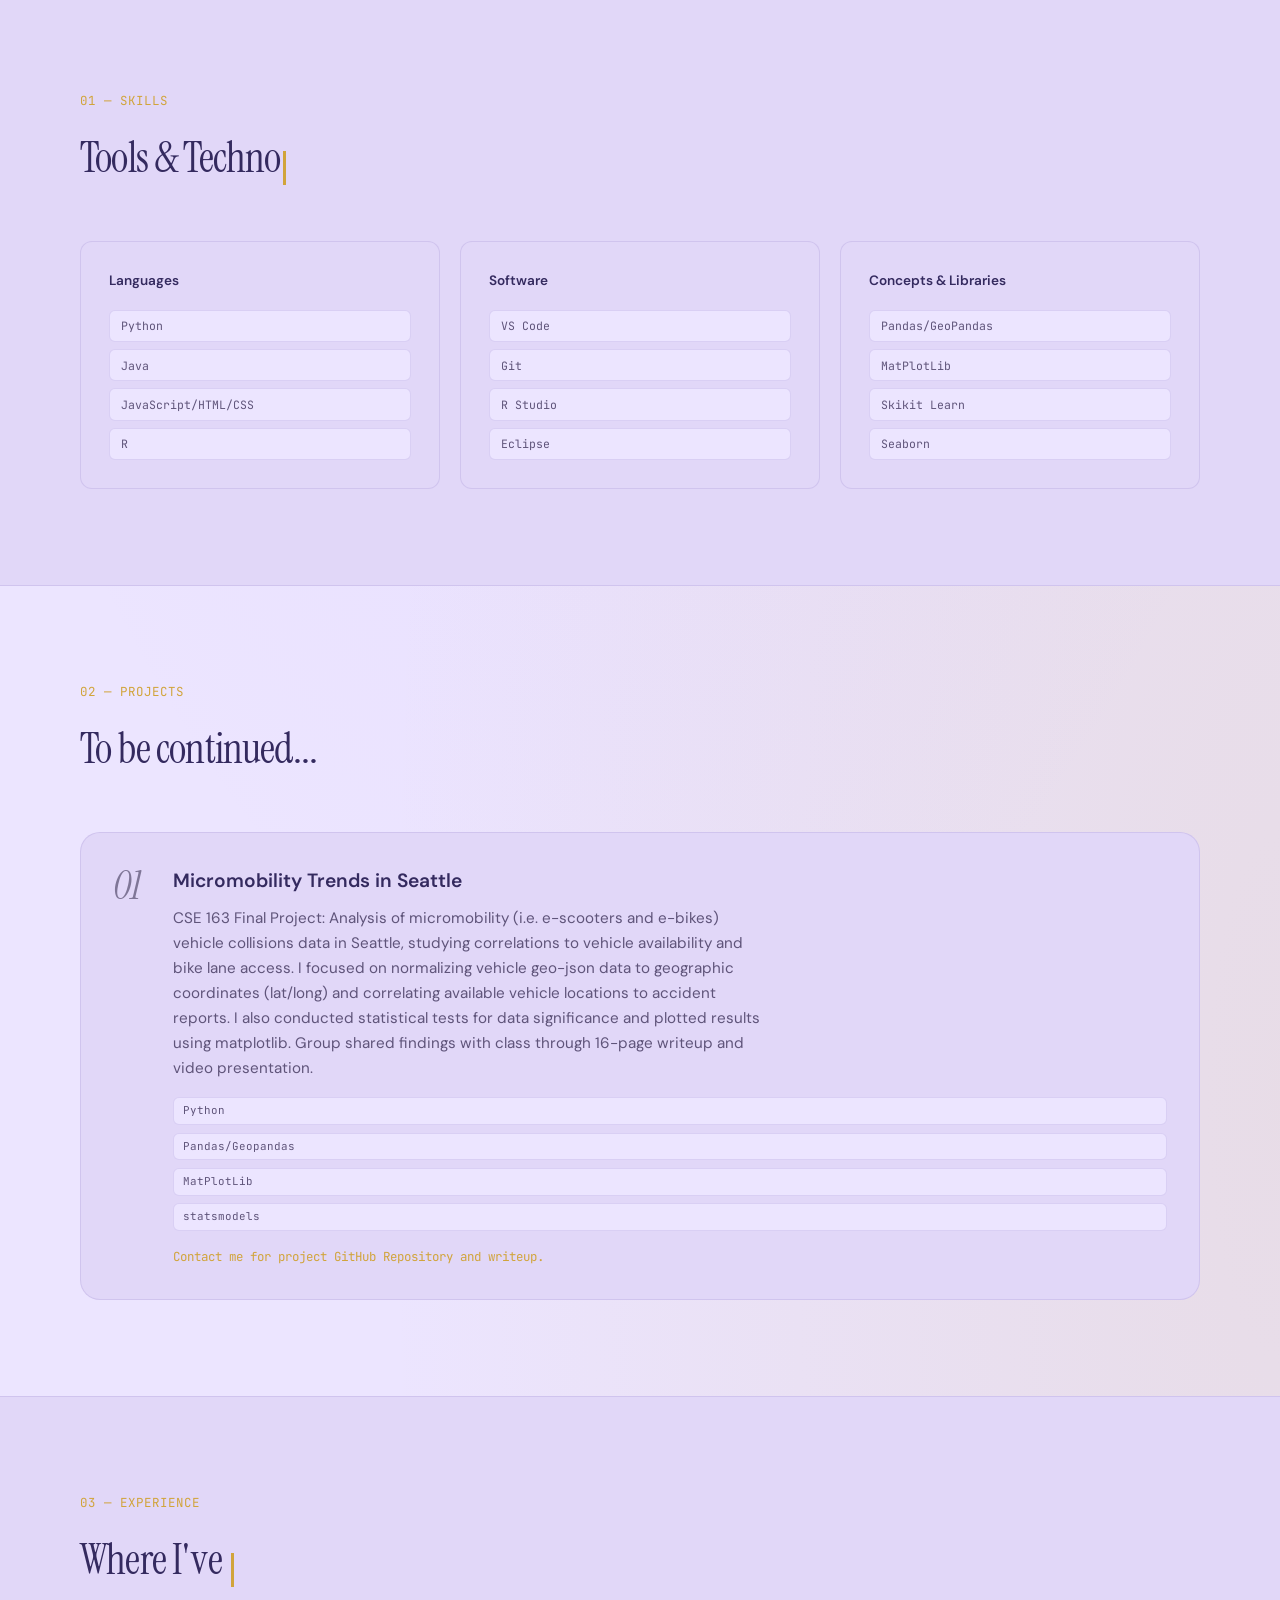
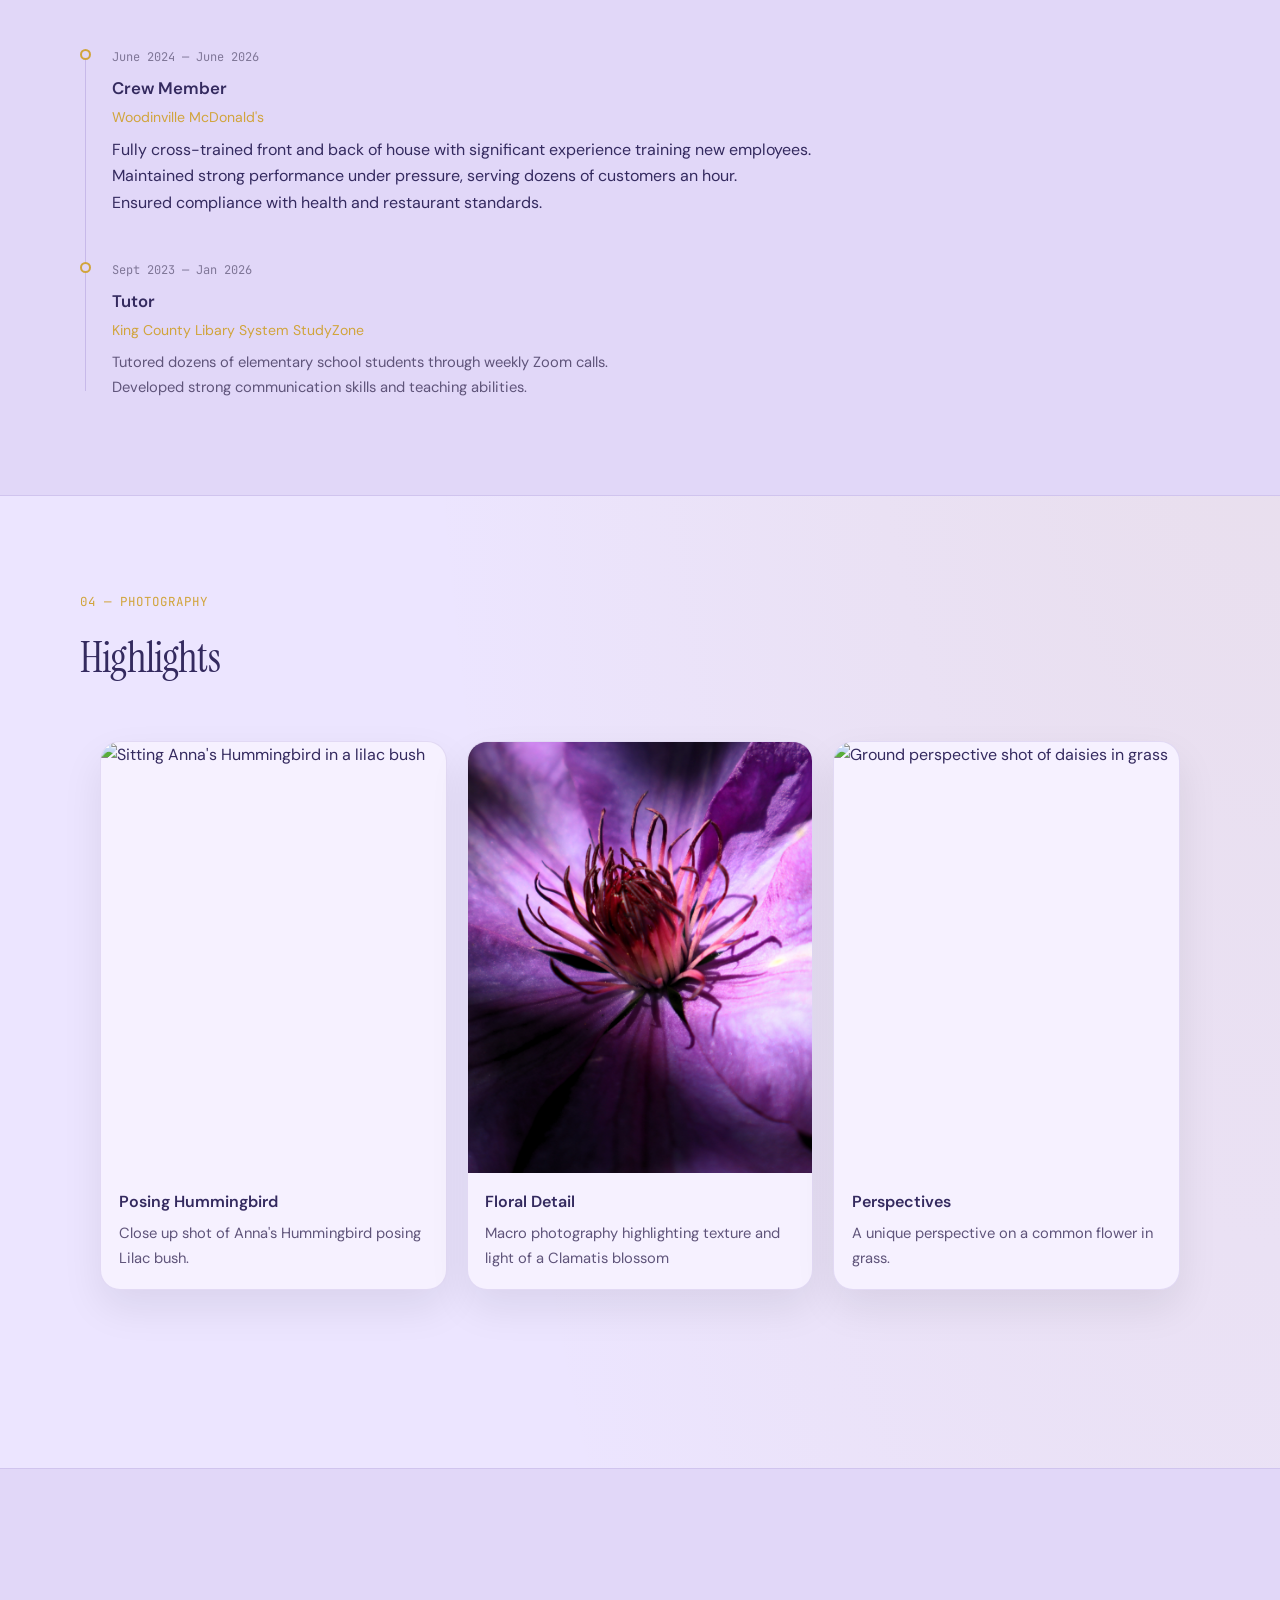
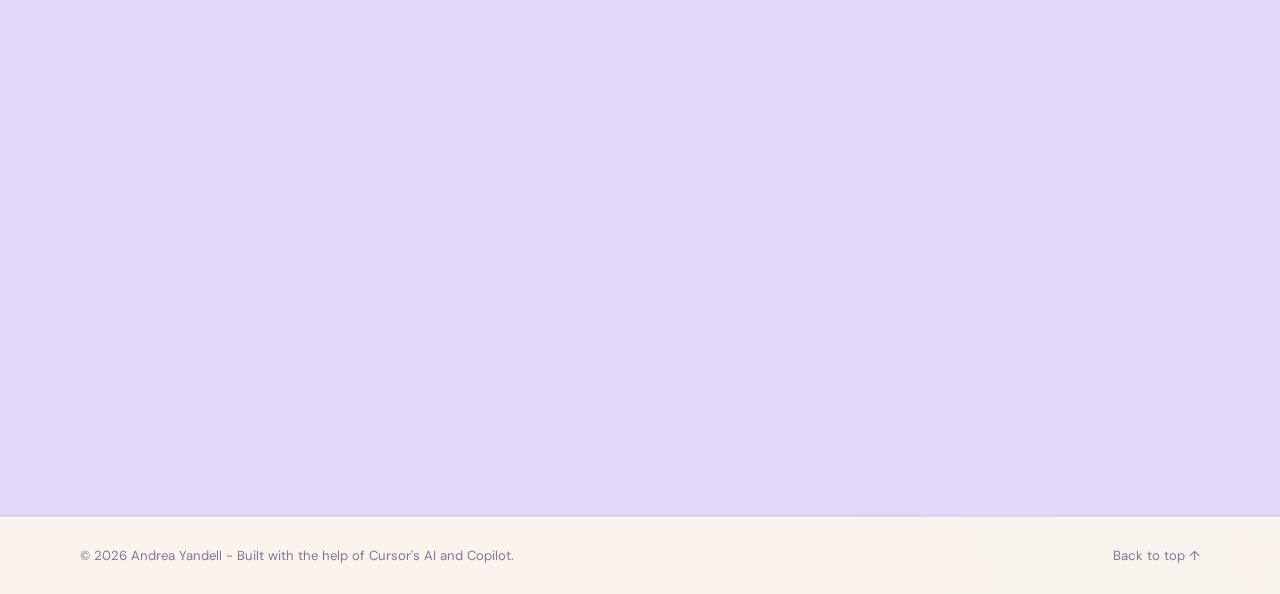
==== commit 00865a48: "resume update" ====
--- a/index.html
+++ b/index.html
@@ -75,7 +75,7 @@
     
           <div class="hero-actions">
             <a href="#projects" class="btn btn-primary">View Projects</a>
-            <a href="AYandellResumeP2628.pdf" class="btn btn-ghost" target="_blank" rel="noopener">Resume ↗</a>
+            <a href="Yandell_Andrea_Resume_2026.pdf" class="btn btn-ghost" target="_blank" rel="noopener">Resume ↗</a>
           </div>
         </div>
     
@@ -122,7 +122,7 @@
             </div>
             <div class="fact">
               <dt>Graduation</dt>
-              <dd>Expected June 2028</dd>
+              <dd>Expected 2028</dd>
             </div>
           </dl>
         </aside>
@@ -331,7 +331,7 @@
         <ul class="social-links">
           <li><a href="https://github.com/abug2026" target="_blank" rel="noopener">GitHub</a></li>
           <li><a href="https://www.linkedin.com/in/andrea-yandell-174802375/" target="_blank" rel="noopener">LinkedIn</a></li>
-          <li><a href="AYandellResumeP2628.pdf" target="_blank" rel="noopener">Resume</a></li>
+          <li><a href="Yandell_Andrea_Resume_2026.pdf" target="_blank" rel="noopener">Resume</a></li>
         </ul>
       </div>
     </section>
